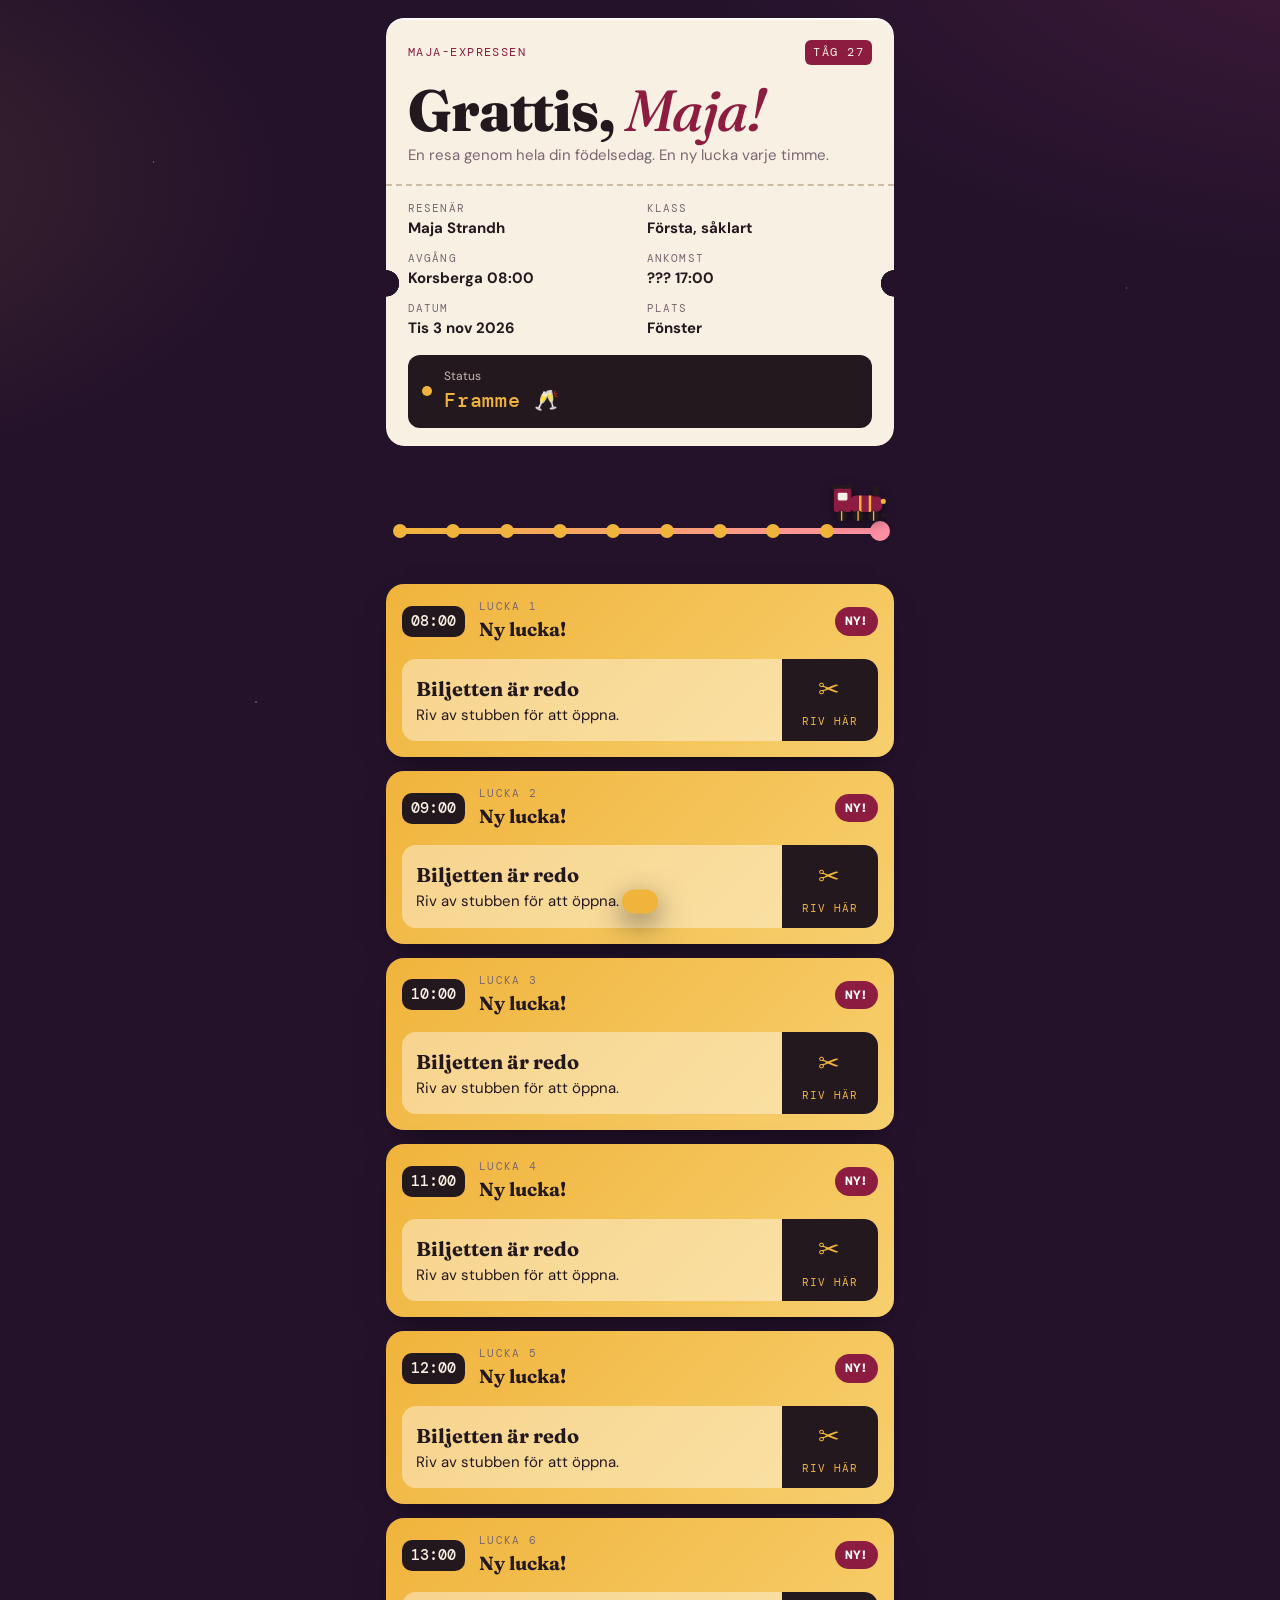
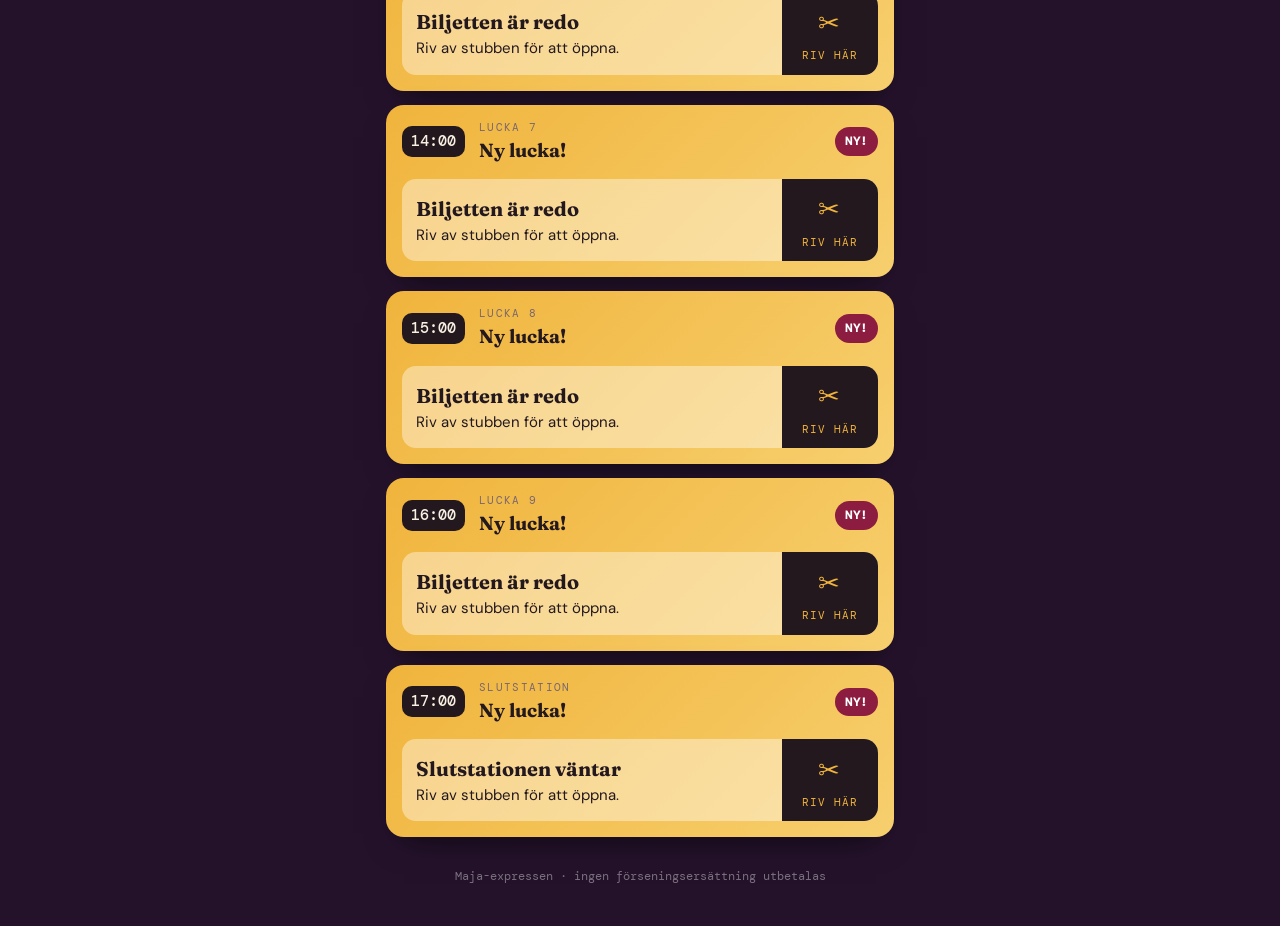
==== index.html @ 573311d8 "Maja-expressen: födelsedagssida Co-Authored-By: Claude Opus 5.5 <noreply@anthropic.com>" ====
<!doctype html>
<html lang="sv">
<head>
<meta charset="utf-8">
<meta name="viewport" content="width=device-width, initial-scale=1, viewport-fit=cover">
<meta name="robots" content="noindex, nofollow">
<meta name="theme-color" content="#24122b">
<title>Maja-expressen 🎂</title>
<meta property="og:title" content="Maja-expressen 🎂">
<meta property="og:description" content="Ett tåg, tio luckor och en hel födelsedag. Avgång 08:00.">
<link rel="icon" href="data:image/svg+xml,<svg xmlns='http://www.w3.org/2000/svg' viewBox='0 0 100 100'><text y='.9em' font-size='90'>🎂</text></svg>">
<link rel="preconnect" href="https://fonts.googleapis.com">
<link rel="preconnect" href="https://fonts.gstatic.com" crossorigin>
<link href="https://fonts.googleapis.com/css2?family=Fraunces:ital,opsz,wght@0,9..144,400..900;1,9..144,400..900&family=DM+Sans:opsz,wght@9..40,400..700&family=DM+Mono:wght@400;500&display=swap" rel="stylesheet">
<style>
:root{
  --night:#24122b; --plum:#3b1d45; --plum2:#552a5f;
  --paper:#f8f0e3; --paper2:#efe2cc; --ink:#24181f; --muted:#7a6670;
  --wine:#8c1d40; --gold:#f0b43c; --rose:#ff8fa3; --sage:#5f8466;
  --radius:18px;
  --display:'Fraunces', Georgia, serif;
  --body:'DM Sans', system-ui, -apple-system, sans-serif;
  --mono:'DM Mono', ui-monospace, Menlo, monospace;
}
*{box-sizing:border-box}
html{-webkit-text-size-adjust:100%}
body{
  margin:0; min-height:100vh; color:var(--ink); font-family:var(--body); font-size:17px; line-height:1.55;
  background:
    radial-gradient(1200px 600px at 110% -10%, #7a2d5a55, transparent 60%),
    radial-gradient(900px 500px at -20% 20%, #f0b43c22, transparent 60%),
    var(--night);
  background-attachment:fixed;
  overflow-x:hidden;
}
body::before{ /* stjärnor */
  content:""; position:fixed; inset:0; pointer-events:none; opacity:.55;
  background-image:
    radial-gradient(1.5px 1.5px at 12% 18%, #fff8 50%, transparent 51%),
    radial-gradient(1px 1px at 72% 8%, #fff9 50%, transparent 51%),
    radial-gradient(1.5px 1.5px at 88% 32%, #fff6 50%, transparent 51%),
    radial-gradient(1px 1px at 35% 42%, #fff7 50%, transparent 51%),
    radial-gradient(1px 1px at 58% 66%, #fff5 50%, transparent 51%),
    radial-gradient(1.5px 1.5px at 20% 78%, #fff6 50%, transparent 51%),
    radial-gradient(1px 1px at 92% 88%, #fff7 50%, transparent 51%);
  animation:twinkle 6s ease-in-out infinite alternate;
}
@keyframes twinkle{to{opacity:.25}}
main{max-width:540px; margin:0 auto; padding:max(18px, env(safe-area-inset-top)) 16px calc(40px + env(safe-area-inset-bottom));}
h1,h2,h3{font-family:var(--display); line-height:1.1; margin:0}
p{margin:.7em 0}
a{color:inherit}
button{font:inherit; cursor:pointer; -webkit-tap-highlight-color:transparent}

/* ---------- Biljett (hero) ---------- */
.ticket{
  position:relative; background:var(--paper); border-radius:var(--radius); padding:22px 22px 18px;
  box-shadow:0 20px 50px -20px #000a, 0 2px 0 #fff inset;
  --hole: radial-gradient(circle at 0 62%, transparent 13px, #000 13.5px) left / 51% 100% no-repeat,
          radial-gradient(circle at 100% 62%, transparent 13px, #000 13.5px) right / 51% 100% no-repeat;
  -webkit-mask: var(--hole); mask: var(--hole);
  animation:drop-in .9s cubic-bezier(.2,.9,.25,1.2) both;
}
@keyframes drop-in{from{transform:translateY(-30px) rotate(-2deg); opacity:0}}
.ticket .top{display:flex; justify-content:space-between; align-items:center; font-family:var(--mono); font-size:12px; letter-spacing:.12em; text-transform:uppercase; color:var(--wine)}
.ticket .top .num{background:var(--wine); color:var(--paper); padding:3px 8px; border-radius:6px}
.ticket h1{font-size:clamp(40px, 12vw, 58px); font-weight:800; margin:14px 0 2px; letter-spacing:-.02em}
.ticket h1 em{font-style:italic; font-weight:500; color:var(--wine)}
.ticket .sub{color:var(--muted); margin:0 0 14px; font-size:15px}
.perf{border-top:2px dashed #cdbba3; margin:16px -22px 14px}
.fields{display:grid; grid-template-columns:1fr 1fr; gap:10px 14px; font-family:var(--mono); font-size:11px; text-transform:uppercase; letter-spacing:.1em; color:var(--muted)}
.fields b{display:block; font-family:var(--body); font-size:15px; letter-spacing:0; text-transform:none; color:var(--ink); font-weight:700}
.status{
  margin-top:14px; background:var(--ink); color:var(--paper); border-radius:12px; padding:12px 14px;
  display:flex; align-items:center; gap:12px; font-size:14px;
}
.status .dot{width:10px; height:10px; border-radius:50%; background:var(--gold); box-shadow:0 0 0 0 #f0b43c99; animation:ping 1.6s infinite; flex:none}
@keyframes ping{70%{box-shadow:0 0 0 10px #f0b43c00}100%{box-shadow:0 0 0 0 #f0b43c00}}
.status .cd{font-family:var(--mono); font-size:20px; font-weight:500; color:var(--gold); letter-spacing:.04em}
.status small{display:block; opacity:.75; font-size:12px}

/* ---------- Spår ---------- */
.track-wrap{margin:30px 4px 8px; position:relative; height:86px}
.rail{position:absolute; left:10px; right:10px; top:52px; height:6px; border-radius:3px;
  background:repeating-linear-gradient(90deg, #ffffff30 0 10px, transparent 10px 16px)}
.rail-fill{position:absolute; left:10px; top:52px; height:6px; border-radius:3px; background:linear-gradient(90deg, var(--gold), var(--rose)); width:0; transition:width 1.6s cubic-bezier(.3,.8,.3,1)}
.stations{position:absolute; left:10px; right:10px; top:48px; height:14px}
.st{position:absolute; top:0; width:14px; height:14px; margin-left:-7px; border-radius:50%; background:var(--night); border:3px solid #ffffff40; transition:.4s}
.st.passed{border-color:var(--gold); background:var(--gold)}
.st.final{width:20px; height:20px; margin-left:-10px; top:-3px; border-color:var(--rose)}
.st.final.passed{background:var(--rose)}
.st-label{position:absolute; top:22px; transform:translateX(-50%); font-family:var(--mono); font-size:9px; color:#fff9; white-space:nowrap; letter-spacing:.05em}
.loco{position:absolute; top:6px; width:62px; margin-left:-50px; transition:left 1.6s cubic-bezier(.3,.8,.3,1); filter:drop-shadow(0 4px 6px #0006)}
.loco svg{display:block; width:62px; animation:chug .5s ease-in-out infinite alternate}
@keyframes chug{to{transform:translateY(-1.5px)}}
.loco .wheel{transform-box:fill-box; transform-origin:center; animation:spin 1s linear infinite}
@keyframes spin{to{transform:rotate(360deg)}}
.steam{position:absolute; left:46px; top:-2px}
.steam i{position:absolute; width:12px; height:12px; border-radius:50%; background:#fff; opacity:0; animation:puff 2.4s ease-out infinite}
.steam i:nth-child(2){animation-delay:.8s}.steam i:nth-child(3){animation-delay:1.6s}
@keyframes puff{0%{transform:translate(0,0) scale(.4); opacity:.8}100%{transform:translate(-26px,-30px) scale(2.2); opacity:0}}

/* ---------- Nödbroms ---------- */
.brake{margin:22px 0 4px; background:linear-gradient(135deg, #3b1d45, #2b1533); border:1px solid #ffffff1c; border-radius:var(--radius); padding:16px; color:var(--paper)}
.brake[hidden]{display:none}
.brake h3{font-size:20px; display:flex; align-items:center; gap:10px}
.brake p{font-size:14px; opacity:.85; margin:.5em 0 .8em}
.brake-btn{
  display:flex; align-items:center; justify-content:center; gap:10px; width:100%; border:0; border-radius:14px; padding:14px;
  background:#d92d3a; color:#fff; font-weight:700; font-size:17px; box-shadow:0 5px 0 #8f141f, 0 10px 20px -6px #d92d3a88;
  transition:transform .1s, box-shadow .1s;
}
.brake-btn:active{transform:translateY(4px); box-shadow:0 1px 0 #8f141f}
.brake form{display:flex; gap:8px; margin-top:10px}
.brake input{flex:1; min-width:0; border:0; border-radius:12px; padding:12px 14px; font:inherit; font-size:16px; background:var(--paper); color:var(--ink)}
.brake form button{border:0; border-radius:12px; padding:0 16px; background:var(--gold); color:var(--ink); font-weight:700}
.locked-guess{font-family:var(--mono); font-size:13px; background:#ffffff12; border-radius:10px; padding:10px 12px}
.locked-guess b{color:var(--gold); font-family:var(--body); font-size:16px}

/* ---------- Luckor ---------- */
.list{display:flex; flex-direction:column; gap:14px; margin-top:22px}
.card{position:relative; background:var(--paper); border-radius:var(--radius); overflow:hidden; box-shadow:0 14px 34px -18px #000c; scroll-margin-top:16px}
.card-head{display:flex; align-items:center; gap:14px; padding:14px 16px}
.time{font-family:var(--mono); font-weight:500; font-size:15px; background:var(--ink); color:var(--paper); border-radius:10px; padding:8px 9px; line-height:1; flex:none}
.meta{flex:1; min-width:0}
.meta .no{display:block; font-family:var(--mono); font-size:11px; text-transform:uppercase; letter-spacing:.12em; color:var(--muted)}
.meta .station{display:block; font-family:var(--display); font-weight:700; font-size:19px; white-space:nowrap; overflow:hidden; text-overflow:ellipsis}
.badge{font-size:12px; font-weight:700; border-radius:99px; padding:5px 10px; flex:none; font-family:var(--mono); letter-spacing:.06em}

.card.locked{background:#ffffff0d; color:#fff; box-shadow:none; border:1px dashed #ffffff26}
.card.locked .time{background:#ffffff1a; color:#fffc}
.card.locked .meta .no{color:#fff8}
.card.locked .meta .station{color:#fff5; letter-spacing:.2em}
.card.locked .badge{background:#ffffff12; color:#fffa}
.card.locked.next{border-style:solid; border-color:#f0b43c66}
.card.locked.next .badge{background:#f0b43c22; color:var(--gold)}

.card.ready{background:linear-gradient(135deg, var(--gold), #f7cf6e); animation:wiggle 2.8s ease-in-out infinite}
.card.ready .badge{background:var(--wine); color:#fff; animation:pulse 1.2s ease-in-out infinite}
@keyframes wiggle{0%,86%,100%{transform:none}89%{transform:rotate(-1.2deg)}93%{transform:rotate(1.2deg)}96%{transform:rotate(-.6deg)}}
@keyframes pulse{50%{transform:scale(1.1)}}
.card.open .badge{background:#5f846622; color:var(--sage)}

.tear-zone{display:flex; align-items:stretch; margin:0 16px 16px; border-radius:14px; background:#fff6; overflow:visible}
.tear-zone .main{flex:1; padding:14px; font-size:15px}
.tear-zone .main b{display:block; font-family:var(--display); font-size:20px}
.stub{
  width:96px; border-left:2px dashed #24181f55; display:flex; flex-direction:column; align-items:center; justify-content:center;
  background:var(--ink); color:var(--gold); border:0; border-radius:0 14px 14px 0; font-family:var(--mono); font-size:11px; letter-spacing:.1em; text-transform:uppercase; gap:4px;
  transform-origin:0 50%;
}
.stub span{font-size:26px}
.card.tearing .stub{animation:tear .7s cubic-bezier(.5,0,.75,0) forwards}
@keyframes tear{30%{transform:rotate(-8deg) translateX(4px)}100%{transform:translate(60px,140px) rotate(48deg); opacity:0}}

.content{display:grid; grid-template-rows:0fr; transition:grid-template-rows .8s cubic-bezier(.2,.8,.2,1)}
.content > div{overflow:hidden}
.card.open .content{grid-template-rows:1fr}
.inner{padding:2px 20px 22px}
.inner h2{font-size:28px; font-weight:800; letter-spacing:-.01em; margin:4px 0 6px}
.lead{font-family:var(--display); font-style:italic; font-size:22px; color:var(--wine); margin:.4em 0}
.aside{font-size:14px; color:var(--muted); border-left:3px solid var(--gold); padding:2px 0 2px 12px}
.card.open .inner > *{animation:rise .6s both}
.card.open .inner > *:nth-child(2){animation-delay:.08s}.card.open .inner > *:nth-child(3){animation-delay:.16s}
.card.open .inner > *:nth-child(4){animation-delay:.24s}.card.open .inner > *:nth-child(5){animation-delay:.32s}
.card.open .inner > *:nth-child(n+6){animation-delay:.4s}
@keyframes rise{from{opacity:0; transform:translateY(12px)}}
.card.seen .inner > *{animation:none}

.rules{background:var(--paper2); border-radius:14px; padding:14px 16px; margin:14px 0}
.rules h3{font-size:18px; margin-bottom:6px}
.rules ol{margin:0; padding-left:20px; font-size:15px}
.rules li{margin:5px 0}

.clue{display:flex; gap:14px; align-items:center; margin-top:16px; background:var(--ink); color:var(--paper); border-radius:14px; padding:14px}
.clue .pts{flex:none; width:58px; height:58px; border-radius:50%; background:var(--gold); color:var(--ink); display:grid; place-content:center; text-align:center; line-height:1}
.clue .pts b{font-family:var(--display); font-size:26px; font-weight:900}
.clue .pts span{font-family:var(--mono); font-size:9px; text-transform:uppercase; letter-spacing:.08em}
.clue .lbl{font-family:var(--mono); font-size:10px; text-transform:uppercase; letter-spacing:.12em; color:var(--gold)}
.clue p{margin:.2em 0 0; font-family:var(--display); font-size:17px; font-style:italic}

/* Journal */
.journal{font-family:var(--mono); font-size:13px; background:#fff; border:1px solid #d8cbb6; border-radius:10px; padding:14px; margin:14px 0; position:relative; line-height:1.6}
.journal::after{content:"GODKÄND"; position:absolute; right:10px; bottom:10px; color:#d92d3a; border:2px solid #d92d3a; padding:2px 8px; border-radius:6px; font-weight:700; transform:rotate(-12deg); opacity:0; animation:stamp .5s 1.2s cubic-bezier(.3,1.6,.5,1) forwards}
.card.seen .journal::after{animation-delay:0s}
@keyframes stamp{from{transform:rotate(-12deg) scale(2.4); opacity:0}to{opacity:.85}}
.journal .h{font-weight:500; border-bottom:1px solid #e5d9c5; padding-bottom:6px; margin-bottom:8px; color:var(--wine)}
.journal dl{margin:0}
.journal dt{color:var(--muted); font-size:11px; text-transform:uppercase; letter-spacing:.1em; margin-top:6px}
.journal dd{margin:0}

/* Låtar */
.songs{display:flex; flex-direction:column; gap:8px; margin:14px 0}
.song{display:flex; align-items:center; gap:12px; background:#fff; border-radius:14px; padding:10px 12px; border:1px solid #e8dcc8}
.song .disc{width:40px; height:40px; border-radius:50%; flex:none; background:radial-gradient(circle, var(--paper) 0 4px, #24181f 5px 12px, #3a2a33 13px 14px, #24181f 15px); animation:spin 3s linear infinite; animation-play-state:paused}
.song:hover .disc, .song:focus-within .disc{animation-play-state:running}
.song .t{flex:1; min-width:0; line-height:1.25}
.song .t b{display:block; font-size:15px}
.song .t span{font-size:12px; color:var(--muted)}
.song a{text-decoration:none; font-size:12px; font-weight:700; border-radius:99px; padding:7px 10px; flex:none}
.song a.sp{background:#1db954; color:#fff}
.song a.yt{background:#ff0033; color:#fff}
.song.big{background:var(--ink); color:var(--paper); border:0; padding:16px}
.song.big .t b{font-family:var(--display); font-size:22px}
.song.big .t span{color:#fffa}
.song.big .disc{width:56px; height:56px; animation-play-state:running}

/* Hästfri zon */
.nohorse{display:flex; align-items:center; gap:16px; background:#fff; border-radius:14px; padding:14px; margin:14px 0; border:1px solid #e8dcc8}
.sign{flex:none; width:74px; height:74px; border-radius:50%; border:7px solid #d92d3a; display:grid; place-content:center; font-size:34px; position:relative; background:#fff; animation:sway 3s ease-in-out infinite}
.sign::after{content:""; position:absolute; left:50%; top:-2px; bottom:-2px; width:7px; margin-left:-3.5px; background:#d92d3a; transform:rotate(45deg)}
@keyframes sway{50%{transform:rotate(8deg)}}
.nohorse b{font-family:var(--display); font-size:18px; display:block}
.nohorse span{font-size:14px; color:var(--muted)}

/* Receptsnurra */
.spinner{background:var(--ink); color:var(--paper); border-radius:16px; padding:16px; margin:14px 0; text-align:center}
.spinner .window{height:76px; display:grid; place-content:center; background:#ffffff10; border-radius:12px; padding:8px 14px; font-family:var(--display); font-size:18px; font-style:italic; line-height:1.25; overflow:hidden}
.spinner .window.rolling span{filter:blur(1px)}
.spinner .window.done span{animation:pop .5s cubic-bezier(.3,1.6,.5,1)}
@keyframes pop{from{transform:scale(.7)}}
.btn{display:inline-flex; align-items:center; justify-content:center; gap:8px; border:0; border-radius:12px; padding:12px 18px; background:var(--gold); color:var(--ink); font-weight:700; font-size:16px; margin-top:12px; box-shadow:0 4px 0 #b9811a; transition:transform .1s, box-shadow .1s}
.btn:active{transform:translateY(3px); box-shadow:0 1px 0 #b9811a}
.btn[disabled]{opacity:.6}
.deal{font-size:14px; margin-top:10px; opacity:.9}

/* Bingo */
.bingo{display:grid; grid-template-columns:repeat(3,1fr); gap:6px; margin:14px 0}
.bingo button{aspect-ratio:1; border:2px solid #e2d4bd; background:#fff; border-radius:12px; padding:6px; font-size:12.5px; line-height:1.2; color:var(--ink); position:relative; transition:transform .15s, background .2s}
.bingo button:active{transform:scale(.94)}
.bingo button.on{background:var(--wine); color:#fff; border-color:var(--wine)}
.bingo button.on::after{content:"✓"; position:absolute; top:3px; right:6px; font-size:13px; color:var(--gold)}
.bingo button.free{font-style:italic}
.bingo button.win{animation:pop .5s cubic-bezier(.3,1.6,.5,1); background:var(--gold); color:var(--ink); border-color:var(--gold)}
.bingo-msg{min-height:1.4em; text-align:center; font-weight:700; color:var(--wine)}

/* Spelarkort */
.stats{background:var(--ink); color:var(--paper); border-radius:16px; padding:16px; margin:14px 0}
.stats .hd{display:flex; align-items:center; gap:12px; margin-bottom:10px}
.stats .av{width:50px; height:50px; border-radius:12px; background:linear-gradient(135deg, var(--rose), var(--gold)); display:grid; place-content:center; font-family:var(--display); font-weight:900; font-size:26px; color:var(--ink)}
.stats .hd b{font-family:var(--display); font-size:20px; display:block}
.stats .hd span{font-family:var(--mono); font-size:11px; color:#fffa; text-transform:uppercase; letter-spacing:.1em}
.stat{margin:10px 0}
.stat .row{display:flex; justify-content:space-between; font-size:13px}
.stat .row em{font-style:normal; color:var(--gold); font-family:var(--mono); font-size:12px}
.bar{height:8px; border-radius:4px; background:#ffffff1a; margin-top:4px; position:relative}
.bar i{position:absolute; left:0; top:0; bottom:0; border-radius:4px; width:0; background:linear-gradient(90deg, var(--gold), var(--rose)); transition:width 1.4s cubic-bezier(.2,.9,.3,1.1)}
.bar.over i{box-shadow:0 0 12px var(--rose)}
.bar.wobble i{animation:wob 2.2s ease-in-out infinite}
@keyframes wob{0%,100%{width:22%}30%{width:78%}55%{width:35%}80%{width:64%}}

/* Kuponger */
.coupon{position:relative; margin:12px 0; background:#fff; border:2px dashed var(--wine); border-radius:14px; padding:14px 16px 14px 60px; width:100%; text-align:left; color:var(--ink); display:block}
.coupon .ic{position:absolute; left:14px; top:14px; font-size:30px}
.coupon b{font-family:var(--display); font-size:19px; display:block}
.coupon span{font-size:14px; color:var(--muted); display:block}
.coupon .tap{font-family:var(--mono); font-size:10px; text-transform:uppercase; letter-spacing:.1em; color:var(--wine); margin-top:6px}
.coupon .stamp{position:absolute; right:12px; top:50%; color:var(--sage); border:3px solid var(--sage); border-radius:8px; padding:3px 8px; font-family:var(--mono); font-weight:500; font-size:14px; letter-spacing:.06em; opacity:0; transform:translateY(-50%) rotate(-14deg) scale(2.2); pointer-events:none; background:#fffd}
.coupon.used .stamp{opacity:1; transform:translateY(-50%) rotate(-14deg) scale(1); transition:transform .4s cubic-bezier(.3,1.6,.5,1), opacity .2s}
.coupon.used .tap{visibility:hidden}

/* Final */
.reveal{text-align:center; background:var(--ink); color:var(--paper); border-radius:18px; padding:22px 16px; margin:14px 0; position:relative; overflow:hidden}
.reveal .lbl{font-family:var(--mono); font-size:11px; letter-spacing:.16em; text-transform:uppercase; color:var(--gold)}
.reveal h3{font-size:30px; margin:8px 0 4px}
.reveal p{margin:.3em 0; opacity:.9}
.cincin{font-family:var(--display); font-style:italic; font-weight:900; font-size:56px; color:var(--gold); margin:10px 0 0; display:flex; justify-content:center; align-items:center; gap:10px}
.glass{display:inline-block; font-style:normal; font-size:40px}
.glass.l{animation:clinkL 1.8s ease-in-out infinite}
.glass.r{animation:clinkR 1.8s ease-in-out infinite}
@keyframes clinkL{0%,100%{transform:translateX(-8px) rotate(-10deg)}45%,55%{transform:translateX(6px) rotate(14deg)}}
@keyframes clinkR{0%,100%{transform:translateX(8px) rotate(10deg) scaleX(-1)}45%,55%{transform:translateX(-6px) rotate(-14deg) scaleX(-1)}}
.result{background:var(--paper2); border-radius:14px; padding:14px 16px; margin:14px 0; font-size:15px}
.result b{color:var(--wine)}
.coat-box{background:#fff; border:1px solid #e8dcc8; border-radius:18px; padding:16px; margin:14px 0; text-align:center}
.coat-box h3{font-size:24px}
.coat{width:170px; height:auto; margin:6px auto 0; display:block; transform-origin:50% 4%; animation:hang 4s ease-in-out infinite}
@keyframes hang{50%{transform:rotate(3deg)}}
.coat .fill{transition:fill .5s}
.swatches{display:flex; flex-wrap:wrap; justify-content:center; gap:10px; margin:12px 0 6px}
.sw{width:42px; height:42px; border-radius:50%; border:3px solid #fff; box-shadow:0 0 0 1px #0002, 0 3px 8px #0002; transition:transform .2s}
.sw.on{transform:scale(1.18); box-shadow:0 0 0 3px var(--wine)}
.coat-quip{min-height:3em; font-size:15px; margin:8px 0 0}
.coat-quip b{font-family:var(--display)}
.fineprint{font-size:12px; color:var(--muted)}
.signoff{text-align:center; font-family:var(--display); font-size:21px; margin:20px 0 4px; line-height:1.4}
.signoff em{color:var(--wine)}

/* Toast & konfetti */
#confetti{position:fixed; inset:0; width:100%; height:100%; pointer-events:none; z-index:50}
.toast{position:fixed; left:50%; bottom:calc(20px + env(safe-area-inset-bottom)); transform:translate(-50%, 140%); background:var(--gold); color:var(--ink); padding:12px 18px; border-radius:99px; font-weight:700; box-shadow:0 10px 30px #0008; z-index:60; transition:transform .5s cubic-bezier(.3,1.5,.5,1); border:0; font-size:15px; white-space:nowrap}
.toast.show{transform:translate(-50%, 0)}
footer{text-align:center; color:#fff6; font-size:12px; margin-top:30px; font-family:var(--mono)}

@media (prefers-reduced-motion: reduce){
  *, *::before, *::after{animation-duration:.01ms !important; animation-iteration-count:1 !important; transition-duration:.01ms !important}
}
</style>
</head>
<body>
<canvas id="confetti"></canvas>
<main>
  <section class="ticket" aria-label="Biljett">
    <div class="top"><span>Maja-expressen</span><span class="num">Tåg 27</span></div>
    <h1>Grattis, <em>Maja!</em></h1>
    <p class="sub">En resa genom hela din födelsedag. En ny lucka varje timme.</p>
    <div class="perf"></div>
    <div class="fields">
      <div>Resenär<b>Maja Strandh</b></div>
      <div>Klass<b>Första, såklart</b></div>
      <div>Avgång<b>Korsberga 08:00</b></div>
      <div>Ankomst<b>??? 17:00</b></div>
      <div>Datum<b>Tis 3 nov 2026</b></div>
      <div>Plats<b>Fönster</b></div>
    </div>
    <div class="status" role="status" aria-live="polite">
      <span class="dot"></span>
      <div><small id="status-label">Tåget avgår om</small><span class="cd" id="status-cd">--:--:--</span></div>
    </div>
  </section>

  <div class="track-wrap" aria-hidden="true">
    <div class="rail"></div>
    <div class="rail-fill" id="rail-fill"></div>
    <div class="stations" id="stations"></div>
    <div class="loco" id="loco">
      <div class="steam"><i></i><i></i><i></i></div>
      <svg viewBox="0 0 64 42" xmlns="http://www.w3.org/2000/svg">
        <rect x="2" y="3" width="22" height="5" rx="2" fill="#24181f"/>
        <rect x="4" y="7" width="18" height="24" rx="2" fill="#8c1d40"/>
        <rect x="8" y="11" width="10" height="8" rx="1.5" fill="#f8f0e3"/>
        <rect x="20" y="14" width="34" height="17" rx="7" fill="#8c1d40"/>
        <rect x="30" y="14" width="2.5" height="17" fill="#f0b43c"/>
        <rect x="40" y="14" width="2.5" height="17" fill="#f0b43c"/>
        <rect x="44" y="4" width="7" height="11" rx="1" fill="#24181f"/>
        <circle cx="55" cy="20" r="2.6" fill="#f0b43c"/>
        <polygon points="53,31 63,36 53,36" fill="#24181f"/>
        <g class="wheel"><circle cx="12" cy="35" r="5.5" fill="#24181f"/><rect x="11.3" y="30" width="1.4" height="10" fill="#f0b43c"/></g>
        <g class="wheel"><circle cx="29" cy="35" r="5.5" fill="#24181f"/><rect x="28.3" y="30" width="1.4" height="10" fill="#f0b43c"/></g>
        <g class="wheel"><circle cx="45" cy="35" r="5.5" fill="#24181f"/><rect x="44.3" y="30" width="1.4" height="10" fill="#f0b43c"/></g>
      </svg>
    </div>
  </div>

  <section class="brake" id="brake" hidden></section>

  <section class="list" id="list"></section>

  <footer>Maja-expressen · ingen förseningsersättning utbetalas</footer>
</main>
<button class="toast" id="toast" type="button"></button>

<script>
(() => {
'use strict';

/* ================= Inställningar ================= */
const CONFIG = {
  date: [2026, 11, 3],   // år, månad, dag
  utcOffset: 1,          // Stockholm vintertid (CET = UTC+1)
  signature: 'Mattias',
  restaurant: '',        // t.ex. 'Restaurang Namn' – lämna tomt för att hålla det hemligt
  dinnerTime: '',        // t.ex. '19:00'
};

/* ================= Tid ================= */
const unlockAt = h => Date.UTC(CONFIG.date[0], CONFIG.date[1] - 1, CONFIG.date[2], h - CONFIG.utcOffset, 0, 0);
const params = new URLSearchParams(location.search);
let offset = 0;
(() => {
  // Testläge: ?tid=13:05 eller ?tid=2026-11-03T13:05 (svensk tid)
  const raw = params.get('tid');
  if (!raw) return;
  let m = raw.match(/^(\d{4})-(\d{2})-(\d{2})T(\d{1,2}):(\d{2})(?::(\d{2}))?$/);
  let y, mo, d, hh, mm, ss;
  if (m) { [, y, mo, d, hh, mm, ss] = m; }
  else if ((m = raw.match(/^(\d{1,2}):(\d{2})(?::(\d{2}))?$/))) { [, hh, mm, ss] = m; [y, mo, d] = CONFIG.date; }
  else return;
  const target = Date.UTC(+y, +mo - 1, +d, +hh - CONFIG.utcOffset, +mm, +(ss || 0));
  offset = target - Date.now();
})();
const now = () => Date.now() + offset;

/* ================= Lagring ================= */
const KEY = 'maja27-v1';
if (params.has('nollstall')) localStorage.removeItem(KEY);
let store;
try { store = JSON.parse(localStorage.getItem(KEY)) || {}; } catch { store = {}; }
store.opened ||= []; store.bingo ||= []; store.coupons ||= [];
const save = () => { try { localStorage.setItem(KEY, JSON.stringify(store)); } catch {} };

/* ================= Hjälpare ================= */
const $ = (s, el = document) => el.querySelector(s);
const esc = s => String(s).replace(/[&<>"']/g, c => ({'&':'&amp;','<':'&lt;','>':'&gt;','"':'&quot;',"'":'&#39;'}[c]));
const pad = n => String(n).padStart(2, '0');
const hhmm = h => `${pad(h)}:00`;
const vibrate = p => { try { navigator.vibrate && navigator.vibrate(p); } catch {} };
function fmtCountdown(ms) {
  const s = Math.max(0, Math.floor(ms / 1000));
  return `${pad(Math.floor(s / 3600))}:${pad(Math.floor(s % 3600 / 60))}:${pad(s % 60)}`;
}
function fmtHuman(ms) {
  const m = Math.ceil(ms / 60000);
  if (m < 1) return 'nu';
  if (m < 60) return `om ${m} min`;
  const h = Math.floor(m / 60), r = m % 60;
  return r ? `om ${h} h ${r} min` : `om ${h} h`;
}
const q = s => encodeURIComponent(s);
function song(artist, title, note = '', big = false) {
  return `<div class="song${big ? ' big' : ''}"><div class="disc"></div>
    <div class="t"><b>${esc(title)}</b><span>${esc(artist)}${note ? ' · ' + esc(note) : ''}</span></div>
    <a class="sp" href="https://open.spotify.com/search/${q(artist + ' ' + title)}" target="_blank" rel="noopener">Spotify</a>
    <a class="yt" href="https://www.youtube.com/results?search_query=${q(artist + ' ' + title)}" target="_blank" rel="noopener">YouTube</a>
  </div>`;
}

/* ================= Luckorna ================= */
const LUCKOR = [
{
  h: 8, station: 'Korsberga', short: 'Korsberga', points: 10,
  clue: 'Resmålet har tak, väggar och, enligt säkra källor, stolar.',
  html: () => `
    <h2>Godmorgon, födelsedagsbarn! 🎂</h2>
    <p class="lead">Grattis på 27-årsdagen, Maja!</p>
    <p>Välkommen ombord på Maja-expressen. Idag rullar ett tåg genom hela din dag, och varje hel timme öppnas en ny lucka. Slutstationen nås klockan 17:00.</p>
    <p>Ingen förseningsersättning, inget signalfel vid Nässjö och ingen som ropar ut att bistron är stängd. Bara du, mobilen och en dag som blir bättre för varje timme.</p>
    <div class="rules"><h3>Så funkar det</h3><ol>
      <li>Kika in varje hel timme mellan 08 och 17.</li>
      <li>Varje lucka har en ledtråd till kvällens hemliga resmål. Precis som i På spåret: ju tidigare du vet, desto fler poäng.</li>
      <li>Tror du att du vet? Dra i nödbromsen och lås din gissning. Du får bara dra en gång.</li>
    </ol></div>
    <p class="aside">Kul fakta: 27 är den sista åldern där man kan säga ”typ 25” utan att någon reagerar. Använd det klokt.</p>`
},
{
  h: 9, station: 'Neurokirurgen', short: 'Neurokir.', points: 9,
  clue: 'Där ska du inte servera någon. Du ska bli serverad.',
  html: () => `
    <h2>Det är faktiskt hjärnkirurgi 🧠</h2>
    <p>Du jobbar med folks hjärnor. Jag behövde tre försök för att få på påslakanet i morse. Vi verkar på olika nivåer, och det är helt okej.</p>
    <p>Idag är det dock omvända roller. Här är din journal:</p>
    <div class="journal">
      <div class="h">JOURNALANTECKNING · Avd. Födelsedag</div>
      <dl>
        <dt>Patient</dt><dd>Strandh, Maja · 27 år (sedan i natt)</dd>
        <dt>Kontaktorsak</dt><dd>Fyller år. Tillståndet är kroniskt och återkommer årligen.</dd>
        <dt>Status</dt><dd>Vaken, alert. Orienterad till tid, rum och tårta. GCS 15 (efter kaffe).</dd>
        <dt>Bedömning</dt><dd>Misstänkt överdriven snygghet. Ingen behandling indicerad.</dd>
        <dt>Ordination</dt><dd>Tårta p.o. vid behov. Ledigt från att ta hand om andra i 24 h.</dd>
        <dt>Uppföljning</dt><dd>Återbesök ikväll, se kommande luckor.</dd>
      </dl>
    </div>
    <p class="aside">Om någon ropar ”syster!” idag har du full rätt att låtsas att du inte hör.</p>`
},
{
  h: 10, station: 'Zara-stationen', short: 'Zara', points: 8,
  clue: 'Det spelas troligen ingen Zara Larsson där. Det är deras förlust.',
  html: () => `
    <h2>Dagens soundtrack 🎧</h2>
    <p>Zara Larsson vann Talang som tioåring. Du började nysa i ett stall som nioåring. Ni har båda kommit väldigt långt sedan dess.</p>
    <p>Här är förmiddagens playlist. Hörlurar på, volym upp. Om någon undrar varför du ler hela tiden är svaret ”födelsedag”.</p>
    <div class="songs">
      ${song('Zara Larsson', 'Lush Life', 'obligatorisk')}
      ${song('Zara Larsson', 'Never Forget You')}
      ${song('Zara Larsson', 'Symphony')}
      ${song('Zara Larsson', "Ain't My Fault")}
      ${song('Zara Larsson', 'Uncover', 'den som startade allt')}
    </div>`
},
{
  h: 11, station: 'Skäftesfall', short: 'Skäftesfall', points: 7,
  clue: 'Inga hästar. Inte ens på menyn.',
  html: () => `
    <h2>Hälsningar från gården 🌾</h2>
    <p>Du flyttade till en stor gård på Skäftesfall när du var nio. På gården fanns hästar. Du är allergisk mot hästar.</p>
    <p>Det är ungefär som att vara laktosintolerant och växa upp i en ostbutik. Och ändå blev du den mest stabila människan jag känner.</p>
    <div class="nohorse"><div class="sign">🐴</div><div><b>Officiellt besked</b><span>Dagens program är 100 % hästfritt. Vi har dubbelkollat. Inte ens en dalahäst.</span></div></div>
    <p class="aside">Antihistamin rekommenderas inte idag. Det behövs inte.</p>`
},
{
  h: 12, station: 'Sparade inlägg', short: 'Lunch', points: 6,
  clue: 'Där behöver du inte spara receptet. Någon annan lagar maten.',
  html: () => `
    <h2>Sparat: oändligt. Lagat: sex.</h2>
    <p>Enligt mina beräkningar har du sparat ungefär alla recept som finns på Instagram. I nuvarande takt har vi lagat dem år 2089.</p>
    <p>Så vi låter ödet bestämma. Snurra receptsnurran, hitta något i dina sparade som passar, så lagar vi det den här veckan. Jag diskar.</p>
    <div class="spinner">
      <div class="window" id="spin-window"><span>Tryck på knappen 👇</span></div>
      <button class="btn" id="spin-btn" type="button">🎰 Snurra</button>
      <div class="deal" id="spin-deal"></div>
    </div>`,
  init: el => {
    const opts = [
      'Den där pastan som alla i kommentarerna kallar ”life changing”',
      'Något med burrata. Det är alltid något med burrata.',
      'En ”enkel vardagsrätt” med 23 ingredienser',
      'Något som kräver en gjutjärnspanna vi inte äger',
      'Den koreanska rätten du sparade 01:34 en tisdag',
      'Ett bröd med ”bara” 48 timmars jästid',
      'Ugnsrätt på en plåt, ”noll disk” (det är en lögn)',
      'Smashburgare, för att internet sa så',
      'Den där krämiga gnocchin',
      'Något med tahini som vi kommer köpa en hel burk till och använda en matsked av',
    ];
    const win = $('#spin-window', el), btn = $('#spin-btn', el), deal = $('#spin-deal', el);
    btn.addEventListener('click', () => {
      btn.disabled = true; deal.textContent = '';
      win.className = 'window rolling';
      let i = 0, delay = 50, last = -1;
      const step = () => {
        let n; do { n = Math.floor(Math.random() * opts.length); } while (n === last);
        last = n; win.innerHTML = `<span>${esc(opts[n])}</span>`; vibrate(5);
        if (++i < 22) { delay *= 1.13; setTimeout(step, delay); }
        else {
          win.className = 'window done'; btn.disabled = false; btn.textContent = '🎰 Snurra igen';
          deal.textContent = 'Deal: hitta en sån bland dina sparade. Vi lagar den denna vecka. Jag diskar. 🤝';
          const r = win.getBoundingClientRect(); confetti.burst(r.left + r.width / 2, r.top + r.height / 2, 40);
        }
      };
      step();
    });
  }
},
{
  h: 13, station: 'Maria', short: 'Maria', points: 5,
  clue: 'Maria är inte bjuden.',
  html: () => `
    <h2>Maria-bingo 📱</h2>
    <p>Klockan är 13. Din mamma har med största sannolikhet redan hört av sig. Kanske två gånger. Kanske med ett röstmeddelande på fyra minuter.</p>
    <p>Bocka av allt eftersom det händer. Tre i rad ger bingo.</p>
    <div class="bingo" id="bingo"></div>
    <div class="bingo-msg" id="bingo-msg"></div>
    <p class="aside">Och kom ihåg: hon är trots allt anledningen till att du finns. Det är en ganska stark merit. (Säg inte till henne att jag sa det.)</p>`,
  init: el => {
    const cells = [
      'Grattis-sms med minst tre hjärtan', 'Ringer när du inte kan svara', '”Har du fått något fint?”',
      'Ett råd du inte bett om', 'Du suckar högt (fri ruta)', 'Röstmeddelande över en minut',
      '”Jag minns när du föddes…”', 'Frågar vad ni ska äta ikväll', 'En bild helt utan förklaring',
    ];
    const lines = [[0,1,2],[3,4,5],[6,7,8],[0,3,6],[1,4,7],[2,5,8],[0,4,8],[2,4,6]];
    const grid = $('#bingo', el), msg = $('#bingo-msg', el);
    if (!store.bingoInit) { store.bingo = [4]; store.bingoInit = true; save(); }
    let won = false;
    const draw = (celebrate) => {
      const on = new Set(store.bingo);
      const winLines = lines.filter(l => l.every(i => on.has(i)));
      const winSet = new Set(winLines.flat());
      grid.innerHTML = cells.map((c, i) => `<button type="button" data-i="${i}" class="${on.has(i) ? 'on' : ''}${i === 4 ? ' free' : ''}${winSet.has(i) ? ' win' : ''}" aria-pressed="${on.has(i)}">${esc(c)}</button>`).join('');
      if (winLines.length) {
        msg.textContent = on.size === 9 ? 'BLACKOUT! Ring henne. Eller inte. Det är din dag. 😅' : 'BINGO! 🎉 Priset är… att ringa tillbaka.';
        if (celebrate && !won) { const r = grid.getBoundingClientRect(); confetti.burst(r.left + r.width / 2, r.top + r.height / 2, 90); vibrate([30, 40, 30]); }
        won = true;
      } else { msg.textContent = ''; won = false; }
    };
    grid.addEventListener('click', e => {
      const b = e.target.closest('button'); if (!b) return;
      const i = +b.dataset.i; const s = new Set(store.bingo);
      s.has(i) ? s.delete(i) : s.add(i); store.bingo = [...s]; save(); vibrate(8); draw(true);
    });
    draw(false);
  }
},
{
  h: 14, station: '178 cm över havet', short: '178 cm', points: 4,
  clue: 'Du behöver inte sträcka dig efter någonting. Allt kommer till bordet.',
  html: () => `
    <h2>Spelarkort 🃏</h2>
    <p>178 centimeter. Du ser scenen på varje konsert, når översta hyllan utan pall och blir alltid ombedd att ta gruppbilden.</p>
    <div class="stats">
      <div class="hd"><div class="av">M</div><div><b>Maja Strandh</b><span>Nivå 27 · legendarisk</span></div></div>
      ${[
        ['Längd', '178 cm', 100],
        ['Snygghet', '11/10', 128, 'over'],
        ['Hjärnkunskap', 'neurokirurgisk', 96],
        ['Restaurangradar', 'expert', 98],
        ['Hästtolerans', '0 %', 3],
        ['Tålamod med mamma', 'varierar per sms', 50, 'wobble'],
      ].map(([k, v, w, c]) => `<div class="stat"><div class="row"><span>${k}</span><em>${v}</em></div><div class="bar ${c || ''}"><i data-w="${w}"></i></div></div>`).join('')}
    </div>
    <p>Personerna bakom dig på konserter har sett många fina nackar genom åren. Din är bäst.</p>
    <p class="aside">Och ja, du är orimligt snygg. Det är inget skämt, bara ett konstaterande.</p>`,
  init: el => {
    requestAnimationFrame(() => setTimeout(() => {
      el.querySelectorAll('.bar:not(.wobble) i').forEach(i => { i.style.width = i.dataset.w + '%'; });
    }, 350));
  }
},
{
  h: 15, station: 'Fika & egentid', short: 'Fika', points: 3,
  clue: 'Det är som fika, fast med vin, fler tallrikar och ingen disk.',
  html: () => `
    <h2>Egentid och fika ☕</h2>
    <p>Du gillar fika. Du gillar att få vara ifred. Här är två officiella kuponger som täcker båda. Tryck för att validera.</p>
    <button type="button" class="coupon" data-c="0"><span class="ic">🤫</span><b>En timme helt ifred</b><span>Ingen pratar med dig. Inte jag, inte Maria, inte någon gruppchatt. Giltig när som helst, ingen förvarning krävs.</span><span class="tap">Tryck för att validera</span><span class="stamp">GILTIG ✓</span></button>
    <button type="button" class="coupon" data-c="1"><span class="ic">🍰</span><b>Fika, bjuden</b><span>Valfritt café. Du väljer bakelse. Två bakelser är också okej, ingen dömer.</span><span class="tap">Tryck för att validera</span><span class="stamp">GILTIG ✓</span></button>
    <p class="aside">Det här är dagens enda lucka där mobilen gärna får läggas ifrån sig. Vi ses 16:00.</p>`,
  init: el => {
    el.querySelectorAll('.coupon').forEach(c => {
      if (store.coupons.includes(+c.dataset.c)) c.classList.add('used');
      c.addEventListener('click', () => {
        if (c.classList.contains('used')) return;
        c.classList.add('used'); store.coupons.push(+c.dataset.c); save(); vibrate(25);
        const r = c.getBoundingClientRect(); confetti.burst(r.right - 50, r.top + r.height / 2, 30);
      });
    });
  }
},
{
  h: 16, station: 'Omklädningsrummet', short: 'Beyoncé', points: 2,
  clue: 'Kvällen börjar med två ord på italienska och en skål.',
  html: () => `
    <h2>Omklädningsrummet 💃</h2>
    <p>En timme kvar. Det här är din omklädnings-playlist. Regel: ”CUFF IT” ska spelas minst en gång, på hög volym, medan du gör dig i ordning.</p>
    <div class="songs">
      ${song('Beyoncé', 'CUFF IT', 'obligatorisk')}
      ${song('Beyoncé', 'Crazy in Love')}
      ${song('Beyoncé', 'Love On Top')}
      ${song('Beyoncé', 'Run the World (Girls)')}
      ${song('Beyoncé', 'Halo')}
    </div>
    <p>Du älskar konserter, och ikväll har du huvudrollen på din egen. Publiken är liten (jag), men extremt entusiastisk.</p>`
},
{
  h: 17, station: 'Slutstation', short: 'Cin cin', final: true,
  html: () => {
    const g = store.guess;
    const result = g
      ? `Du drog i nödbromsen vid <b>${g.points} poäng</b> och gissade: <b>”${esc(g.text)}”</b>. Juryn (jag) har granskat svaret noggrant och godkänner det. Juryn är jävig. <b>${g.points} poäng!</b> 🏆`
      : `Du drog aldrig i nödbromsen. Modigt. Det blir <b>0 poäng</b>, men middagen får du ändå.`;
    const booking = CONFIG.restaurant ? `<p>📍 ${esc(CONFIG.restaurant)}${CONFIG.dinnerTime ? ' · ' + esc(CONFIG.dinnerTime) : ''}</p>` : '';
    return `
    <h2>Framme! 🎉</h2>
    <div class="reveal">
      <div class="lbl">Kvällens resmål</div>
      <h3>Middag på restaurang.<br>Jag bjuder.</h3>
      ${booking}
      <p>På allt. Förrätt, varmrätt, efterrätt och vinet. Du behöver inte ens titta på högerkolumnen i menyn.</p>
      <div class="cincin"><span class="glass l">🥂</span>Cin cin!<span class="glass r">🥂</span></div>
    </div>
    <div class="result">${result}</div>
    <div class="coat-box">
      <h3>En sak till…</h3>
      <p>Du ska få en ny kappa. Du väljer vilken, vilken som helst, så köper jag den.</p>
      <svg class="coat" viewBox="0 0 200 300" xmlns="http://www.w3.org/2000/svg" aria-label="En kappa på en galge">
        <path d="M100 4 a9 9 0 1 1 9 9 v8" fill="none" stroke="#8a7b70" stroke-width="3.5" stroke-linecap="round"/>
        <path d="M52 34 L100 21 L148 34" fill="none" stroke="#8a7b70" stroke-width="5" stroke-linecap="round"/>
        <path class="fill" d="M58 34 L40 58 L14 196 Q22 206 34 202 L52 112 L50 288 Q100 296 150 288 L148 112 L166 202 Q178 206 186 196 L160 58 L142 34 L118 30 L100 120 L82 30 Z" fill="#b88a5a"/>
        <path d="M58 34 L40 58 L14 196 Q22 206 34 202 L52 112 L50 288 Q100 296 150 288 L148 112 L166 202 Q178 206 186 196 L160 58 L142 34 L118 30 L100 120 L82 30 Z" fill="none" stroke="#0003" stroke-width="2"/>
        <path d="M82 30 L100 120 L74 72 L66 40 Z" fill="#0000001f"/>
        <path d="M118 30 L100 120 L126 72 L134 40 Z" fill="#0000001f"/>
        <line x1="100" y1="120" x2="100" y2="290" stroke="#0003" stroke-width="2"/>
        <rect x="52" y="160" width="96" height="12" rx="3" fill="#00000028"/>
        <rect x="93" y="157" width="14" height="18" rx="2" fill="none" stroke="#0004" stroke-width="2.5"/>
        <circle cx="88" cy="140" r="4" fill="#0004"/><circle cx="112" cy="140" r="4" fill="#0004"/>
        <circle cx="88" cy="200" r="4" fill="#0004"/><circle cx="112" cy="200" r="4" fill="#0004"/>
        <path d="M64 215 h22 M114 215 h22" stroke="#0003" stroke-width="2.5" stroke-linecap="round"/>
      </svg>
      <div class="swatches" id="swatches"></div>
      <p class="coat-quip" id="coat-quip">Tryck på en färg för att prova.</p>
      <p class="fineprint">Teckningen är bara en skiss. Den riktiga väljer du, i vilken butik som helst. Skicka bara en länk.</p>
    </div>
    ${song('Céline Dion', "I'm Alive", 'dagens slutlåt, spelas på max', true)}
    <p class="signoff">Grattis på 27-årsdagen, Maja.<br>Tack för att du åkte med hela vägen.<br><em>Jag älskar dig.</em><br>/ ${esc(CONFIG.signature)}</p>`;
  },
  init: el => {
    const colors = [
      ['#b88a5a', 'Kamel', 'Klassiskt och tidlöst. Du kommer se ut som någon som äger ett galleri.'],
      ['#1f1d22', 'Svart', 'Går till allt. Även till ett stall, men dit ska du ju inte.'],
      ['#8d8b91', 'Grå', 'Elegant och diskret. Som en neurosjuksköterska på ledig dag.'],
      ['#6e1f33', 'Vinröd', 'Modigt. Matchar dessutom vinet ikväll.'],
      ['#e8dcc6', 'Crème', 'Snyggt. Håll dig bara borta från tomatsåsen.'],
      ['#2f4a3a', 'Skogsgrön', 'Riktigt bra val. Lite Skäftesfall, fast helt utan hästar.'],
    ];
    const box = $('#swatches', el), quip = $('#coat-quip', el), fill = $('.coat .fill', el);
    box.innerHTML = colors.map(([c, n], i) => `<button type="button" class="sw" data-i="${i}" style="background:${c}" aria-label="${n}"></button>`).join('');
    const pick = (i, fx) => {
      const [c, n, t] = colors[i];
      fill.setAttribute('fill', c);
      box.querySelectorAll('.sw').forEach(b => b.classList.toggle('on', +b.dataset.i === i));
      quip.innerHTML = `<b>${n}.</b> ${esc(t)}`;
      if (fx) { vibrate(10); store.coat = i; save(); }
    };
    box.addEventListener('click', e => { const b = e.target.closest('.sw'); if (b) pick(+b.dataset.i, true); });
    if (store.coat != null) pick(store.coat, false);
    setTimeout(() => {
      const r = $('.reveal', el).getBoundingClientRect();
      if (r.top < innerHeight && r.bottom > 0) confetti.rain(220);
    }, 900);
  }
},
];

/* ================= Konfetti ================= */
const confetti = (() => {
  const cv = document.getElementById('confetti'), ctx = cv.getContext('2d');
  const reduce = matchMedia('(prefers-reduced-motion: reduce)').matches;
  const cols = ['#f0b43c', '#ff8fa3', '#8c1d40', '#f8f0e3', '#5f8466', '#ffd166'];
  let parts = [], running = false, dpr = 1;
  const size = () => { dpr = Math.min(2, devicePixelRatio || 1); cv.width = innerWidth * dpr; cv.height = innerHeight * dpr; };
  size(); addEventListener('resize', size);
  const loop = () => {
    ctx.setTransform(dpr, 0, 0, dpr, 0, 0); ctx.clearRect(0, 0, innerWidth, innerHeight);
    parts = parts.filter(p => p.y < innerHeight + 30 && p.life > 0);
    for (const p of parts) {
      p.vy += .18; p.vx *= .985; p.vy *= .985; p.x += p.vx; p.y += p.vy; p.r += p.vr; p.life -= 1;
      ctx.save(); ctx.translate(p.x, p.y); ctx.rotate(p.r); ctx.fillStyle = p.c;
      ctx.globalAlpha = Math.min(1, p.life / 40);
      if (p.round) { ctx.beginPath(); ctx.arc(0, 0, p.s / 2, 0, 7); ctx.fill(); }
      else ctx.fillRect(-p.s / 2, -p.s / 4, p.s, p.s / 2 * Math.abs(Math.cos(p.r * 2)) + 1);
      ctx.restore();
    }
    if (parts.length) requestAnimationFrame(loop); else { running = false; ctx.clearRect(0, 0, innerWidth, innerHeight); }
  };
  const add = p => { parts.push(p); if (!running) { running = true; requestAnimationFrame(loop); } };
  const mk = (x, y, vx, vy) => ({ x, y, vx, vy, r: Math.random() * 6, vr: (Math.random() - .5) * .3, s: 6 + Math.random() * 7, c: cols[Math.random() * cols.length | 0], life: 160 + Math.random() * 80, round: Math.random() < .25 });
  return {
    burst(x, y, n = 70) { if (reduce) return; for (let i = 0; i < n; i++) { const a = Math.random() * Math.PI * 2, v = 3 + Math.random() * 7; add(mk(x, y, Math.cos(a) * v, Math.sin(a) * v - 4)); } },
    rain(n = 150) { if (reduce) return; for (let i = 0; i < n; i++) setTimeout(() => add(mk(Math.random() * innerWidth, -20, (Math.random() - .5) * 2, 2 + Math.random() * 3)), i * 12); },
  };
})();

/* ================= Rendering ================= */
const list = $('#list'), stationsEl = $('#stations');
const cards = new Map();
const stateOf = (l, t) => t < unlockAt(l.h) ? 'locked' : (store.opened.includes(l.h) ? 'open' : 'ready');

function stationPos(i) { return (i / (LUCKOR.length - 1)) * 100; }

LUCKOR.forEach((l, i) => {
  const st = document.createElement('div');
  st.className = 'st' + (l.final ? ' final' : '');
  st.style.left = stationPos(i) + '%';
  stationsEl.appendChild(st);

  const el = document.createElement('article');
  el.className = 'card';
  el.id = 'lucka-' + l.h;
  list.appendChild(el);
  cards.set(l.h, { el, state: null, st });
});

function renderCard(l, i, state, { animate = false } = {}) {
  const c = cards.get(l.h); c.state = state;
  const el = c.el;
  const label = l.final ? 'Slutstation' : `Lucka ${i + 1}`;
  if (state === 'locked') {
    el.className = 'card locked';
    el.innerHTML = `<div class="card-head"><div class="time">${hhmm(l.h)}</div><div class="meta"><span class="no">${label}</span><span class="station">? ? ?</span></div><span class="badge" data-cd>🔒 ${hhmm(l.h)}</span></div>`;
    return;
  }
  if (state === 'ready') {
    el.className = 'card ready';
    el.innerHTML = `<div class="card-head"><div class="time">${hhmm(l.h)}</div><div class="meta"><span class="no">${label}</span><span class="station">Ny lucka!</span></div><span class="badge">NY!</span></div>
      <div class="tear-zone"><div class="main"><b>${l.final ? 'Slutstationen väntar' : 'Biljetten är redo'}</b>Riv av stubben för att öppna.</div>
      <button type="button" class="stub" aria-label="Öppna lucka ${i + 1}"><span>✂︎</span>Riv här</button></div>`;
    $('.stub', el).addEventListener('click', () => openCard(l, i), { once: true });
    return;
  }
  // open
  el.className = 'card open' + (animate ? '' : ' seen');
  if (!animate) el.classList.add('open');
  el.innerHTML = `<div class="card-head"><div class="time">${hhmm(l.h)}</div><div class="meta"><span class="no">${label}</span><span class="station">${esc(l.station)}</span></div><span class="badge">✓ ÖPPEN</span></div>
    <div class="content"><div><div class="inner">${l.html()}${l.clue ? `<div class="clue"><div class="pts"><b>${l.points}</b><span>poäng</span></div><div><div class="lbl">Ledtråd · kvällens resmål</div><p>${esc(l.clue)}</p></div></div>` : ''}</div></div></div>`;
  if (animate) {
    el.classList.remove('open');
    requestAnimationFrame(() => requestAnimationFrame(() => el.classList.add('open')));
  }
  l.init && l.init(el);
}

function openCard(l, i) {
  const c = cards.get(l.h);
  c.el.classList.add('tearing'); vibrate([15, 30, 15]);
  setTimeout(() => {
    if (!store.opened.includes(l.h)) store.opened.push(l.h);
    save();
    renderCard(l, i, 'open', { animate: true });
    const r = c.el.getBoundingClientRect();
    l.final ? confetti.rain(260) : confetti.burst(r.left + r.width / 2, Math.max(60, r.top + 40), 90);
    updateTrack(); renderBrake();
    setTimeout(() => c.el.scrollIntoView({ behavior: 'smooth', block: 'start' }), 120);
  }, 520);
}

/* ---- spår + status ---- */
function updateTrack() {
  const t = now();
  let idx = -1;
  LUCKOR.forEach((l, i) => { const passed = t >= unlockAt(l.h); cards.get(l.h).st.classList.toggle('passed', passed); if (passed) idx = i; });
  const pos = idx < 0 ? 0 : stationPos(idx);
  $('#rail-fill').style.width = `calc((100% - 20px) * ${pos / 100})`;
  $('#loco').style.left = `calc(10px + (100% - 20px) * ${pos / 100})`;
}

function updateStatus(t) {
  const label = $('#status-label'), cd = $('#status-cd');
  const next = LUCKOR.find(l => t < unlockAt(l.h));
  if (!next) { label.textContent = 'Status'; cd.textContent = 'Framme 🥂'; return; }
  const first = next === LUCKOR[0];
  label.textContent = first ? 'Tåget avgår om' : (next.final ? 'Slutstationen om' : `Nästa lucka (${hhmm(next.h)}) om`);
  cd.textContent = fmtCountdown(unlockAt(next.h) - t);
}

/* ---- nödbroms ---- */
function renderBrake() {
  const b = $('#brake'), t = now();
  const openedClues = LUCKOR.filter(l => !l.final && store.opened.includes(l.h) && t >= unlockAt(l.h));
  const finalOpen = store.opened.includes(17) && t >= unlockAt(17);
  if (!openedClues.length || finalOpen) { b.hidden = true; return; }
  b.hidden = false;
  const pts = Math.min(...openedClues.map(l => l.points));
  if (store.guess) {
    b.innerHTML = `<h3>🛑 Nödbromsen är dragen</h3><div class="locked-guess">Din gissning, låst på ${store.guess.points} poäng:<br><b>”${esc(store.guess.text)}”</b></div><p>Svaret avslöjas på slutstationen kl 17:00.</p>`;
    return;
  }
  b.innerHTML = `<h3>🚨 Nödbroms</h3><p>Tror du att du vet kvällens resmål? Dra i nödbromsen nu och lås gissningen på <b>${pts} poäng</b>. Du får bara dra en gång.</p>
    <button type="button" class="brake-btn" id="brake-btn">Dra i nödbromsen</button>`;
  $('#brake-btn').addEventListener('click', () => {
    vibrate(40);
    b.querySelector('#brake-btn').outerHTML = `<form id="guess-form"><input id="guess-in" maxlength="80" placeholder="Jag tror att vi ska…" autocomplete="off" required><button type="submit">Lås</button></form>`;
    $('#guess-in').focus();
    $('#guess-form').addEventListener('submit', e => {
      e.preventDefault();
      const text = $('#guess-in').value.trim(); if (!text) return;
      store.guess = { text, points: pts, at: now() }; save();
      const r = b.getBoundingClientRect(); confetti.burst(r.left + r.width / 2, r.top + 30, 60); vibrate([20, 30, 60]);
      renderBrake();
    });
  });
}

/* ---- toast ---- */
let toastTimer;
function toast(msg, h) {
  const el = $('#toast'); el.textContent = msg; el.classList.add('show');
  el.onclick = () => { cards.get(h)?.el.scrollIntoView({ behavior: 'smooth', block: 'start' }); el.classList.remove('show'); };
  clearTimeout(toastTimer); toastTimer = setTimeout(() => el.classList.remove('show'), 7000);
}

/* ---- huvudloop ---- */
let first = true;
function tick() {
  const t = now();
  let changed = false;
  LUCKOR.forEach((l, i) => {
    const s = stateOf(l, t), c = cards.get(l.h);
    if (c.state !== s) {
      const wasLocked = c.state === 'locked';
      renderCard(l, i, s);
      changed = true;
      if (!first && wasLocked && s === 'ready') { toast(`🔔 ${l.final ? 'Slutstationen' : 'Lucka ' + (i + 1)} har öppnat! Tryck här`, l.h); vibrate([40, 60, 40]); }
    }
  });
  // nedräkning på nästa låsta lucka
  const next = LUCKOR.find(l => t < unlockAt(l.h));
  cards.forEach((c, h) => {
    const isNext = next && next.h === h;
    c.el.classList.toggle('next', !!isNext && c.state === 'locked');
    if (c.state === 'locked') {
      const badge = c.el.querySelector('[data-cd]');
      badge.textContent = isNext ? `⏳ ${fmtHuman(unlockAt(h) - t)}` : `🔒 ${hhmm(h)}`;
    }
  });
  updateStatus(t);
  if (changed) { updateTrack(); renderBrake(); }
  if (first) {
    first = false;
    // scrolla till den mest relevanta luckan
    const target = LUCKOR.find(l => cards.get(l.h).state === 'ready') || [...LUCKOR].reverse().find(l => cards.get(l.h).state === 'open');
    if (target && target !== LUCKOR[0]) setTimeout(() => cards.get(target.h).el.scrollIntoView({ behavior: 'smooth', block: 'start' }), 900);
  }
}
tick();
setInterval(tick, 1000);
document.addEventListener('visibilitychange', () => { if (!document.hidden) tick(); });
})();
</script>
</body>
</html>
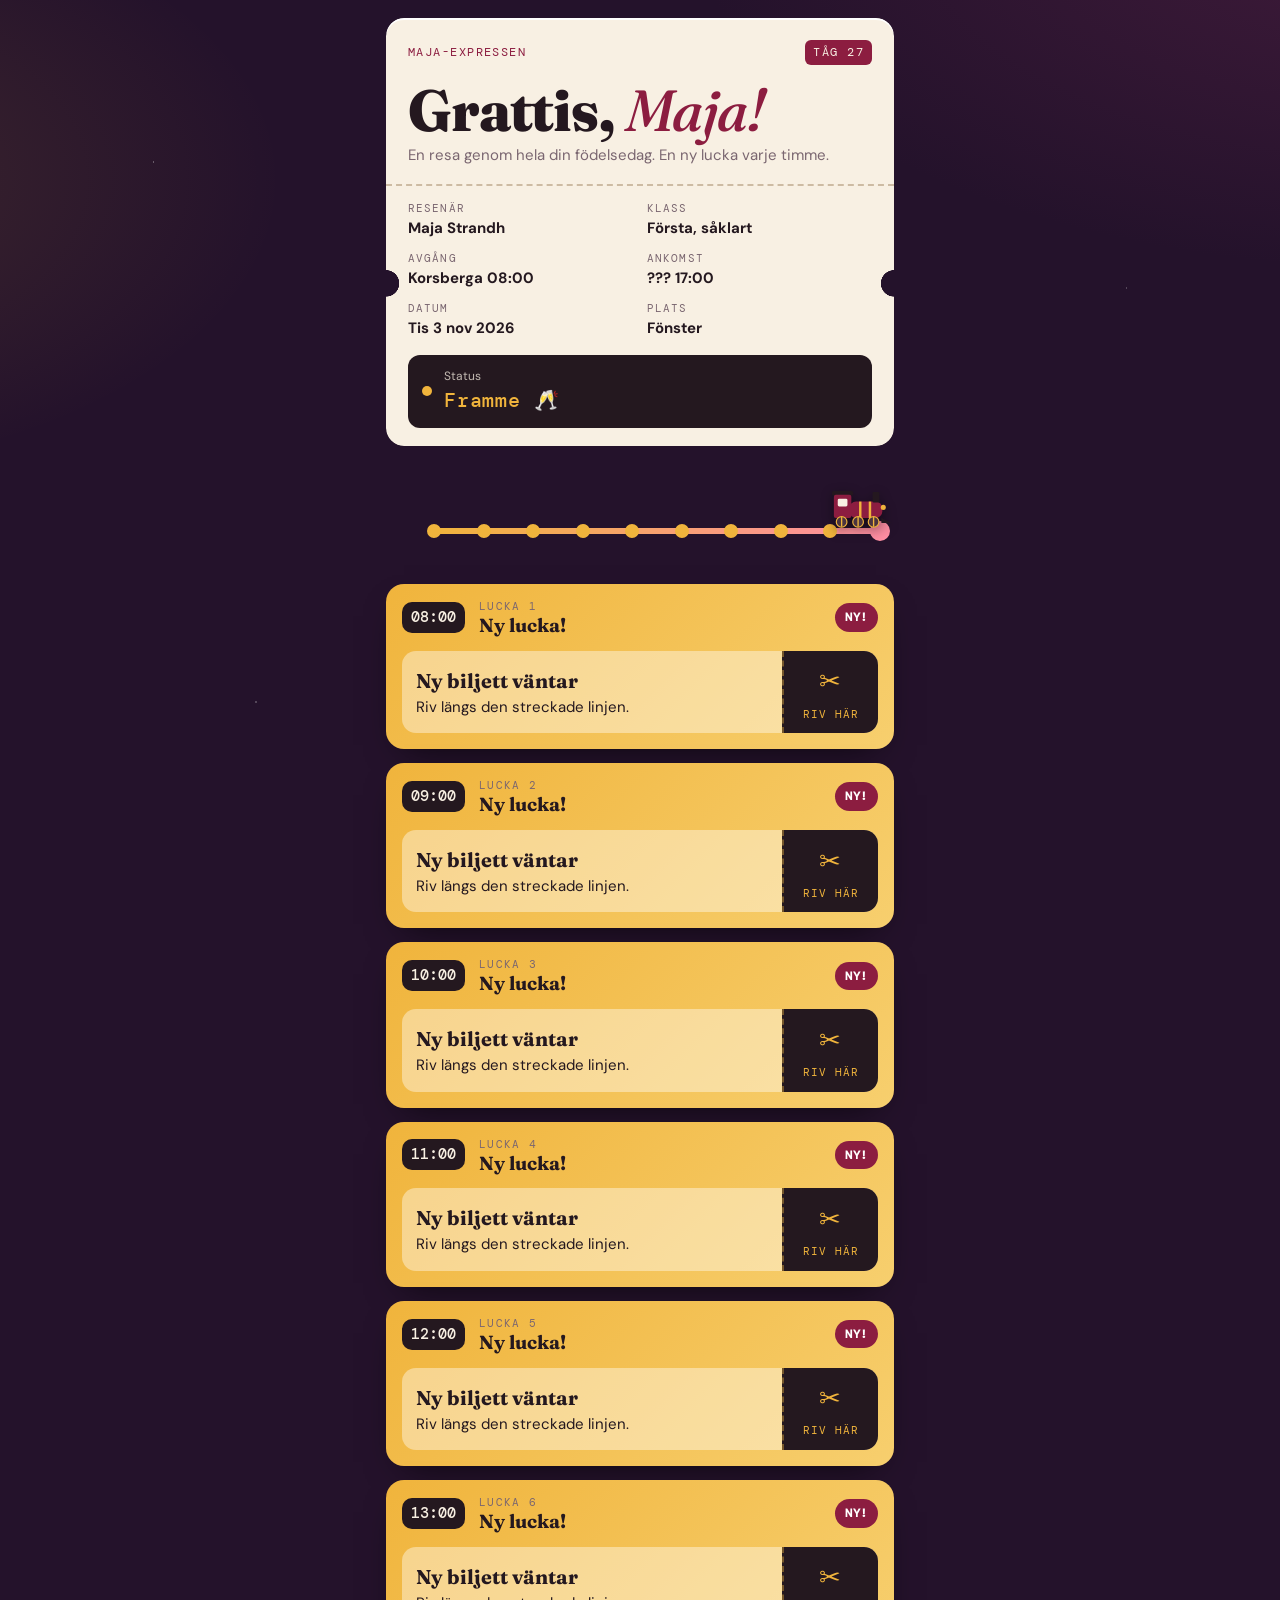
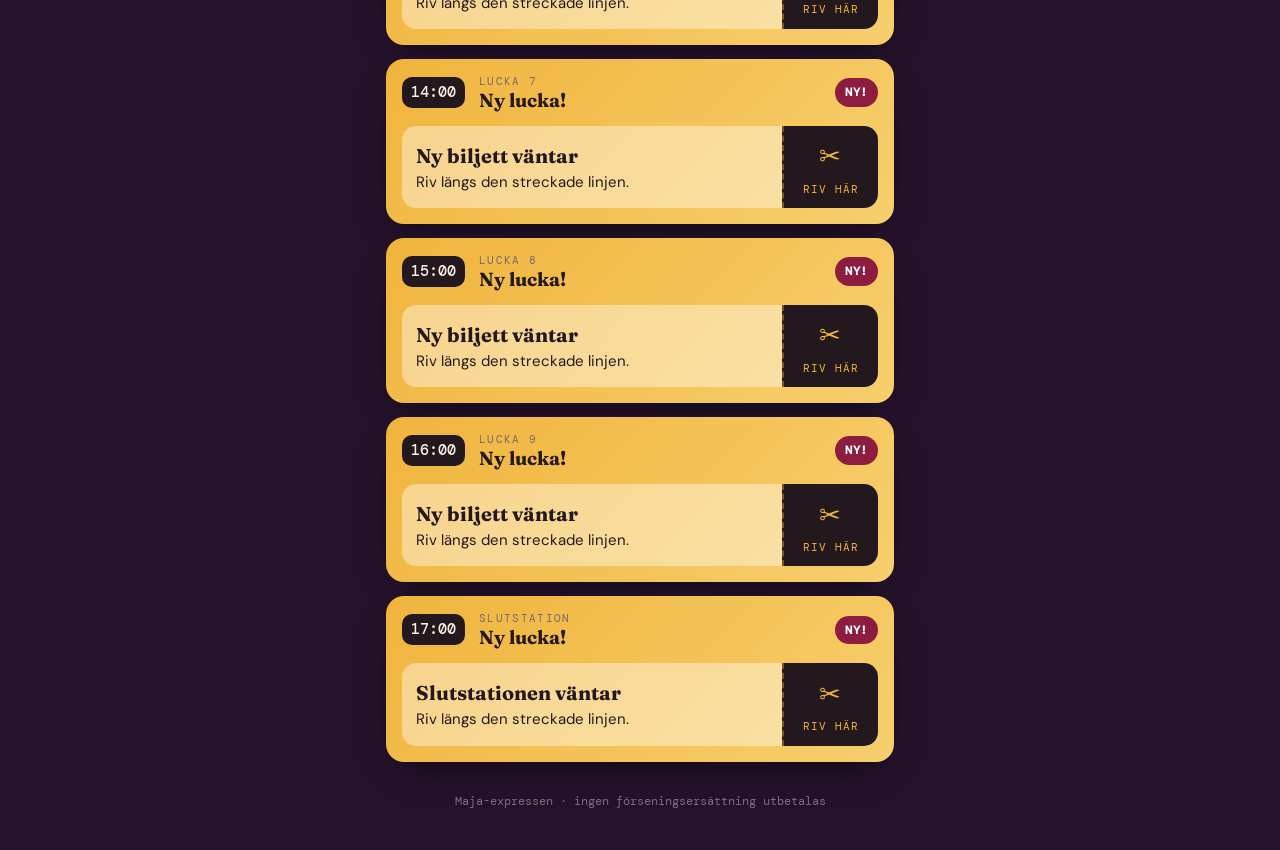
==== commit 8e9489a7: "QA-rättningar: språk, mobil-layout, nödbroms, tåganimation Co-Authored-By: Claude Opus 5.5 <noreply@" ====
--- a/index.html
+++ b/index.html
@@ -7,7 +7,7 @@
 <meta name="theme-color" content="#24122b">
 <title>Maja-expressen 🎂</title>
 <meta property="og:title" content="Maja-expressen 🎂">
-<meta property="og:description" content="Ett tåg, tio luckor och en hel födelsedag. Avgång 08:00.">
+<meta property="og:description" content="Ett tåg, tio stationer och en hel födelsedag. Avgång 08:00.">
 <link rel="icon" href="data:image/svg+xml,<svg xmlns='http://www.w3.org/2000/svg' viewBox='0 0 100 100'><text y='.9em' font-size='90'>🎂</text></svg>">
 <link rel="preconnect" href="https://fonts.googleapis.com">
 <link rel="preconnect" href="https://fonts.gstatic.com" crossorigin>
@@ -64,6 +64,8 @@
 @keyframes drop-in{from{transform:translateY(-30px) rotate(-2deg); opacity:0}}
 .ticket .top{display:flex; justify-content:space-between; align-items:center; font-family:var(--mono); font-size:12px; letter-spacing:.12em; text-transform:uppercase; color:var(--wine)}
 .ticket .top .num{background:var(--wine); color:var(--paper); padding:3px 8px; border-radius:6px}
+.done-stamp{position:absolute; right:26px; bottom:38px; z-index:2; color:var(--sage); border:3px solid var(--sage); border-radius:8px; padding:3px 10px; font-family:var(--mono); font-weight:500; font-size:15px; letter-spacing:.1em; transform:rotate(-12deg); background:#f8f0e3dd; animation:stamp .5s cubic-bezier(.3,1.6,.5,1) both}
+.done-stamp[hidden]{display:none}
 .ticket h1{font-size:clamp(40px, 12vw, 58px); font-weight:800; margin:14px 0 2px; letter-spacing:-.02em}
 .ticket h1 em{font-style:italic; font-weight:500; color:var(--wine)}
 .ticket .sub{color:var(--muted); margin:0 0 14px; font-size:15px}
@@ -81,17 +83,21 @@
 
 /* ---------- Spår ---------- */
 .track-wrap{margin:30px 4px 8px; position:relative; height:86px}
-.rail{position:absolute; left:10px; right:10px; top:52px; height:6px; border-radius:3px;
+.rail{position:absolute; left:44px; right:10px; top:52px; height:6px; border-radius:3px;
   background:repeating-linear-gradient(90deg, #ffffff30 0 10px, transparent 10px 16px)}
-.rail-fill{position:absolute; left:10px; top:52px; height:6px; border-radius:3px; background:linear-gradient(90deg, var(--gold), var(--rose)); width:0; transition:width 1.6s cubic-bezier(.3,.8,.3,1)}
-.stations{position:absolute; left:10px; right:10px; top:48px; height:14px}
+.rail-fill{position:absolute; left:44px; top:52px; height:6px; border-radius:3px; background:linear-gradient(90deg, var(--gold), var(--rose)); width:0; transition:width 1.6s cubic-bezier(.3,.8,.3,1)}
+.stations{position:absolute; left:44px; right:10px; top:48px; height:14px}
 .st{position:absolute; top:0; width:14px; height:14px; margin-left:-7px; border-radius:50%; background:var(--night); border:3px solid #ffffff40; transition:.4s}
 .st.passed{border-color:var(--gold); background:var(--gold)}
 .st.final{width:20px; height:20px; margin-left:-10px; top:-3px; border-color:var(--rose)}
 .st.final.passed{background:var(--rose)}
 .st-label{position:absolute; top:22px; transform:translateX(-50%); font-family:var(--mono); font-size:9px; color:#fff9; white-space:nowrap; letter-spacing:.05em}
-.loco{position:absolute; top:6px; width:62px; margin-left:-50px; transition:left 1.6s cubic-bezier(.3,.8,.3,1); filter:drop-shadow(0 4px 6px #0006)}
-.loco svg{display:block; width:62px; animation:chug .5s ease-in-out infinite alternate}
+.loco{position:absolute; top:12px; width:62px; margin-left:-50px; transition:left 1.6s cubic-bezier(.3,.8,.3,1)}
+.loco svg{display:block; width:62px; animation:chug .5s ease-in-out infinite alternate; filter:drop-shadow(0 4px 6px #0006)}
+.loco .wheel circle{fill:#4a3440; stroke:#f0b43c; stroke-width:1.2}
+.loco.arrive svg{animation:arrive 1.1s ease}
+.loco.arrive .steam i{animation-duration:1.1s}
+@keyframes arrive{25%{transform:translateX(5px) rotate(-4deg)}55%{transform:translateX(-3px) rotate(2deg)}80%{transform:translateX(1px)}}
 @keyframes chug{to{transform:translateY(-1.5px)}}
 .loco .wheel{transform-box:fill-box; transform-origin:center; animation:spin 1s linear infinite}
 @keyframes spin{to{transform:rotate(360deg)}}
@@ -114,7 +120,7 @@
 .brake form{display:flex; gap:8px; margin-top:10px}
 .brake input{flex:1; min-width:0; border:0; border-radius:12px; padding:12px 14px; font:inherit; font-size:16px; background:var(--paper); color:var(--ink)}
 .brake form button{border:0; border-radius:12px; padding:0 16px; background:var(--gold); color:var(--ink); font-weight:700}
-.locked-guess{font-family:var(--mono); font-size:13px; background:#ffffff12; border-radius:10px; padding:10px 12px}
+.locked-guess{margin-top:10px; font-family:var(--mono); font-size:13px; background:#ffffff12; border-radius:10px; padding:10px 12px}
 .locked-guess b{color:var(--gold); font-family:var(--body); font-size:16px}
 
 /* ---------- Luckor ---------- */
@@ -124,7 +130,7 @@
 .time{font-family:var(--mono); font-weight:500; font-size:15px; background:var(--ink); color:var(--paper); border-radius:10px; padding:8px 9px; line-height:1; flex:none}
 .meta{flex:1; min-width:0}
 .meta .no{display:block; font-family:var(--mono); font-size:11px; text-transform:uppercase; letter-spacing:.12em; color:var(--muted)}
-.meta .station{display:block; font-family:var(--display); font-weight:700; font-size:19px; white-space:nowrap; overflow:hidden; text-overflow:ellipsis}
+.meta .station{display:block; font-family:var(--display); font-weight:700; font-size:clamp(16px,4.8vw,19px); line-height:1.15}
 .badge{font-size:12px; font-weight:700; border-radius:99px; padding:5px 10px; flex:none; font-family:var(--mono); letter-spacing:.06em}
 
 .card.locked{background:#ffffff0d; color:#fff; box-shadow:none; border:1px dashed #ffffff26}
@@ -146,7 +152,7 @@
 .tear-zone .main b{display:block; font-family:var(--display); font-size:20px}
 .stub{
   width:96px; border-left:2px dashed #24181f55; display:flex; flex-direction:column; align-items:center; justify-content:center;
-  background:var(--ink); color:var(--gold); border:0; border-radius:0 14px 14px 0; font-family:var(--mono); font-size:11px; letter-spacing:.1em; text-transform:uppercase; gap:4px;
+  background:var(--ink); color:var(--gold); border:0; border-left:2px dashed #f0b43c66; border-radius:0 14px 14px 0; font-family:var(--mono); font-size:11px; letter-spacing:.1em; text-transform:uppercase; gap:4px;
   transform-origin:0 50%;
 }
 .stub span{font-size:26px}
@@ -191,19 +197,21 @@
 
 /* Låtar */
 .songs{display:flex; flex-direction:column; gap:8px; margin:14px 0}
-.song{display:flex; align-items:center; gap:12px; background:#fff; border-radius:14px; padding:10px 12px; border:1px solid #e8dcc8}
-.song .disc{width:40px; height:40px; border-radius:50%; flex:none; background:radial-gradient(circle, var(--paper) 0 4px, #24181f 5px 12px, #3a2a33 13px 14px, #24181f 15px); animation:spin 3s linear infinite; animation-play-state:paused}
+.song{display:grid; grid-template-columns:40px minmax(0,1fr); gap:8px 12px; align-items:center; background:#fff; border-radius:14px; padding:10px 12px; border:1px solid #e8dcc8}
+.song .disc{grid-row:span 2; width:40px; height:40px; border-radius:50%; flex:none; background:radial-gradient(circle, var(--paper) 0 4px, #24181f 5px 12px, #3a2a33 13px 14px, #24181f 15px); animation:spin 3s linear infinite; animation-play-state:paused}
 .song:hover .disc, .song:focus-within .disc{animation-play-state:running}
-.song .t{flex:1; min-width:0; line-height:1.25}
+.song .t{min-width:0; line-height:1.25}
 .song .t b{display:block; font-size:15px}
 .song .t span{font-size:12px; color:var(--muted)}
-.song a{text-decoration:none; font-size:12px; font-weight:700; border-radius:99px; padding:7px 10px; flex:none}
+.song .links{display:grid; grid-template-columns:1fr 1fr; gap:6px; min-width:0}
+.song.big{grid-template-columns:56px minmax(0,1fr)}
+.song a{text-decoration:none; font-size:13px; font-weight:700; border-radius:99px; padding:8px 6px; min-height:40px; display:grid; place-content:center; text-align:center}
 .song a.sp{background:#1db954; color:#fff}
 .song a.yt{background:#ff0033; color:#fff}
 .song.big{background:var(--ink); color:var(--paper); border:0; padding:16px}
 .song.big .t b{font-family:var(--display); font-size:22px}
 .song.big .t span{color:#fffa}
-.song.big .disc{width:56px; height:56px; animation-play-state:running}
+.song.big .disc{width:56px; height:56px; animation-play-state:running; background:radial-gradient(circle, var(--gold) 0 5px, #3a2a33 6px 14px, #4a3440 15px 16px, #3a2a33 17px 27px, #f0b43c55 28px)}
 
 /* Hästfri zon */
 .nohorse{display:flex; align-items:center; gap:16px; background:#fff; border-radius:14px; padding:14px; margin:14px 0; border:1px solid #e8dcc8}
@@ -225,8 +233,8 @@
 .deal{font-size:14px; margin-top:10px; opacity:.9}
 
 /* Bingo */
-.bingo{display:grid; grid-template-columns:repeat(3,1fr); gap:6px; margin:14px 0}
-.bingo button{aspect-ratio:1; border:2px solid #e2d4bd; background:#fff; border-radius:12px; padding:6px; font-size:12.5px; line-height:1.2; color:var(--ink); position:relative; transition:transform .15s, background .2s}
+.bingo{display:grid; grid-template-columns:repeat(3,minmax(0,1fr)); gap:6px; margin:14px 0}
+.bingo button{aspect-ratio:1; border:2px solid #e2d4bd; background:#fff; border-radius:12px; padding:5px; font-size:12px; line-height:1.2; color:var(--ink); position:relative; min-width:0; overflow-wrap:anywhere; hyphens:auto; transition:transform .15s, background .2s}
 .bingo button:active{transform:scale(.94)}
 .bingo button.on{background:var(--wine); color:#fff; border-color:var(--wine)}
 .bingo button.on::after{content:"✓"; position:absolute; top:3px; right:6px; font-size:13px; color:var(--gold)}
@@ -255,8 +263,8 @@
 .coupon b{font-family:var(--display); font-size:19px; display:block}
 .coupon span{font-size:14px; color:var(--muted); display:block}
 .coupon .tap{font-family:var(--mono); font-size:10px; text-transform:uppercase; letter-spacing:.1em; color:var(--wine); margin-top:6px}
-.coupon .stamp{position:absolute; right:12px; top:50%; color:var(--sage); border:3px solid var(--sage); border-radius:8px; padding:3px 8px; font-family:var(--mono); font-weight:500; font-size:14px; letter-spacing:.06em; opacity:0; transform:translateY(-50%) rotate(-14deg) scale(2.2); pointer-events:none; background:#fffd}
-.coupon.used .stamp{opacity:1; transform:translateY(-50%) rotate(-14deg) scale(1); transition:transform .4s cubic-bezier(.3,1.6,.5,1), opacity .2s}
+.coupon .stamp{position:absolute; right:12px; bottom:8px; color:var(--sage); border:3px solid var(--sage); border-radius:8px; padding:3px 8px; font-family:var(--mono); font-weight:500; font-size:14px; letter-spacing:.06em; opacity:0; transform:rotate(-10deg) scale(2.2); pointer-events:none; background:#fffd}
+.coupon.used .stamp{opacity:1; transform:rotate(-10deg) scale(1); transition:transform .4s cubic-bezier(.3,1.6,.5,1), opacity .2s}
 .coupon.used .tap{visibility:hidden}
 
 /* Final */
@@ -264,8 +272,8 @@
 .reveal .lbl{font-family:var(--mono); font-size:11px; letter-spacing:.16em; text-transform:uppercase; color:var(--gold)}
 .reveal h3{font-size:30px; margin:8px 0 4px}
 .reveal p{margin:.3em 0; opacity:.9}
-.cincin{font-family:var(--display); font-style:italic; font-weight:900; font-size:56px; color:var(--gold); margin:10px 0 0; display:flex; justify-content:center; align-items:center; gap:10px}
-.glass{display:inline-block; font-style:normal; font-size:40px}
+.cincin{font-family:var(--display); font-style:italic; font-weight:900; font-size:clamp(38px,12vw,56px); white-space:nowrap; color:var(--gold); margin:10px 0 0; display:flex; justify-content:center; align-items:center; gap:10px}
+.glass{display:inline-block; font-style:normal; font-size:clamp(28px,9vw,40px)}
 .glass.l{animation:clinkL 1.8s ease-in-out infinite}
 .glass.r{animation:clinkR 1.8s ease-in-out infinite}
 @keyframes clinkL{0%,100%{transform:translateX(-8px) rotate(-10deg)}45%,55%{transform:translateX(6px) rotate(14deg)}}
@@ -277,7 +285,7 @@
 .coat{width:170px; height:auto; margin:6px auto 0; display:block; transform-origin:50% 4%; animation:hang 4s ease-in-out infinite}
 @keyframes hang{50%{transform:rotate(3deg)}}
 .coat .fill{transition:fill .5s}
-.swatches{display:flex; flex-wrap:wrap; justify-content:center; gap:10px; margin:12px 0 6px}
+.swatches{display:grid; grid-template-columns:repeat(3,44px); justify-content:center; gap:10px; margin:12px 0 6px}
 .sw{width:42px; height:42px; border-radius:50%; border:3px solid #fff; box-shadow:0 0 0 1px #0002, 0 3px 8px #0002; transition:transform .2s}
 .sw.on{transform:scale(1.18); box-shadow:0 0 0 3px var(--wine)}
 .coat-quip{min-height:3em; font-size:15px; margin:8px 0 0}
@@ -288,11 +296,12 @@
 
 /* Toast & konfetti */
 #confetti{position:fixed; inset:0; width:100%; height:100%; pointer-events:none; z-index:50}
-.toast{position:fixed; left:50%; bottom:calc(20px + env(safe-area-inset-bottom)); transform:translate(-50%, 140%); background:var(--gold); color:var(--ink); padding:12px 18px; border-radius:99px; font-weight:700; box-shadow:0 10px 30px #0008; z-index:60; transition:transform .5s cubic-bezier(.3,1.5,.5,1); border:0; font-size:15px; white-space:nowrap}
-.toast.show{transform:translate(-50%, 0)}
+.toast{position:fixed; left:50%; bottom:calc(20px + env(safe-area-inset-bottom)); transform:translate(-50%, 140%); background:var(--gold); color:var(--ink); padding:12px 18px; border-radius:99px; font-weight:700; box-shadow:0 10px 30px #0008; z-index:60; transition:transform .5s cubic-bezier(.3,1.5,.5,1), opacity .3s, visibility 0s .5s; border:0; font-size:15px; white-space:nowrap; opacity:0; visibility:hidden; pointer-events:none}
+.toast.show{transform:translate(-50%, 0); opacity:1; visibility:visible; pointer-events:auto; transition:transform .5s cubic-bezier(.3,1.5,.5,1), opacity .3s}
 footer{text-align:center; color:#fff6; font-size:12px; margin-top:30px; font-family:var(--mono)}
 
 @media (prefers-reduced-motion: reduce){
+  .bar.wobble i{animation:none !important; width:50%}
   *, *::before, *::after{animation-duration:.01ms !important; animation-iteration-count:1 !important; transition-duration:.01ms !important}
 }
 </style>
@@ -302,6 +311,7 @@
 <main>
   <section class="ticket" aria-label="Biljett">
     <div class="top"><span>Maja-expressen</span><span class="num">Tåg 27</span></div>
+    <div class="done-stamp" id="done-stamp" hidden>GENOMFÖRD ✓</div>
     <h1>Grattis, <em>Maja!</em></h1>
     <p class="sub">En resa genom hela din födelsedag. En ny lucka varje timme.</p>
     <div class="perf"></div>
@@ -410,8 +420,8 @@
 function song(artist, title, note = '', big = false) {
   return `<div class="song${big ? ' big' : ''}"><div class="disc"></div>
     <div class="t"><b>${esc(title)}</b><span>${esc(artist)}${note ? ' · ' + esc(note) : ''}</span></div>
-    <a class="sp" href="https://open.spotify.com/search/${q(artist + ' ' + title)}" target="_blank" rel="noopener">Spotify</a>
-    <a class="yt" href="https://www.youtube.com/results?search_query=${q(artist + ' ' + title)}" target="_blank" rel="noopener">YouTube</a>
+    <div class="links"><a class="sp" href="https://open.spotify.com/search/${q(artist + ' ' + title)}" target="_blank" rel="noopener">Spotify</a>
+    <a class="yt" href="https://www.youtube.com/results?search_query=${q(artist + ' ' + title)}" target="_blank" rel="noopener">YouTube</a></div>
   </div>`;
 }
 
@@ -424,17 +434,17 @@
     <h2>Godmorgon, födelsedagsbarn! 🎂</h2>
     <p class="lead">Grattis på 27-årsdagen, Maja!</p>
     <p>Välkommen ombord på Maja-expressen. Idag rullar ett tåg genom hela din dag, och varje hel timme öppnas en ny lucka. Slutstationen nås klockan 17:00.</p>
-    <p>Ingen förseningsersättning, inget signalfel vid Nässjö och ingen som ropar ut att bistron är stängd. Bara du, mobilen och en dag som blir bättre för varje timme.</p>
+    <p>Inga förseningar, inget signalfel i Nässjö och ingen som ropar ut att bistron är stängd. Bara du, mobilen och en dag som blir bättre för varje timme.</p>
     <div class="rules"><h3>Så funkar det</h3><ol>
       <li>Kika in varje hel timme mellan 08 och 17.</li>
-      <li>Varje lucka har en ledtråd till kvällens hemliga resmål. Precis som i På spåret: ju tidigare du vet, desto fler poäng.</li>
+      <li>Varje lucka har en ledtråd till kvällens hemliga resmål. Precis som i På spåret: ju tidigare du gissar rätt, desto fler poäng.</li>
       <li>Tror du att du vet? Dra i nödbromsen och lås din gissning. Du får bara dra en gång.</li>
     </ol></div>
-    <p class="aside">Kul fakta: 27 är den sista åldern där man kan säga ”typ 25” utan att någon reagerar. Använd det klokt.</p>`
+    <p class="aside">Kul fakta: 27 är sista året man kan säga ”typ 25” utan att någon reagerar. Använd det klokt.</p>`
 },
 {
   h: 9, station: 'Neurokirurgen', short: 'Neurokir.', points: 9,
-  clue: 'Där ska du inte servera någon. Du ska bli serverad.',
+  clue: 'Där är det någon annan som kommer fram och frågar hur du mår. Flera gånger.',
   html: () => `
     <h2>Det är faktiskt hjärnkirurgi 🧠</h2>
     <p>Du jobbar med folks hjärnor. Jag behövde tre försök för att få på påslakanet i morse. Vi verkar på olika nivåer, och det är helt okej.</p>
@@ -443,39 +453,39 @@
       <div class="h">JOURNALANTECKNING · Avd. Födelsedag</div>
       <dl>
         <dt>Patient</dt><dd>Strandh, Maja · 27 år (sedan i natt)</dd>
-        <dt>Kontaktorsak</dt><dd>Fyller år. Tillståndet är kroniskt och återkommer årligen.</dd>
-        <dt>Status</dt><dd>Vaken, alert. Orienterad till tid, rum och tårta. GCS 15 (efter kaffe).</dd>
+        <dt>Kontaktorsak</dt><dd>Fyller år. Återkommande besvär sedan 1999. Prognosen är utmärkt.</dd>
+        <dt>Status</dt><dd>Vaken, adekvat. Orienterad till tid, rum och tårta. GCS 15 (efter kaffe).</dd>
         <dt>Bedömning</dt><dd>Misstänkt överdriven snygghet. Ingen behandling indicerad.</dd>
         <dt>Ordination</dt><dd>Tårta p.o. vid behov. Ledigt från att ta hand om andra i 24 h.</dd>
         <dt>Uppföljning</dt><dd>Återbesök ikväll, se kommande luckor.</dd>
       </dl>
     </div>
-    <p class="aside">Om någon ropar ”syster!” idag har du full rätt att låtsas att du inte hör.</p>`
+    <p class="aside">Om någon ropar ”syster!” idag behöver du inte vända dig om. (Det behöver du egentligen aldrig.)</p>`
 },
 {
   h: 10, station: 'Zara-stationen', short: 'Zara', points: 8,
   clue: 'Det spelas troligen ingen Zara Larsson där. Det är deras förlust.',
   html: () => `
     <h2>Dagens soundtrack 🎧</h2>
-    <p>Zara Larsson vann Talang som tioåring. Du började nysa i ett stall som nioåring. Ni har båda kommit väldigt långt sedan dess.</p>
+    <p>Zara Larsson vann Talang som tioåring, med en Céline Dion-låt. Du började nysa i ett stall som nioåring. Ni har båda kommit långt sedan dess.</p>
     <p>Här är förmiddagens playlist. Hörlurar på, volym upp. Om någon undrar varför du ler hela tiden är svaret ”födelsedag”.</p>
     <div class="songs">
       ${song('Zara Larsson', 'Lush Life', 'obligatorisk')}
       ${song('Zara Larsson', 'Never Forget You')}
       ${song('Zara Larsson', 'Symphony')}
       ${song('Zara Larsson', "Ain't My Fault")}
-      ${song('Zara Larsson', 'Uncover', 'den som startade allt')}
+      ${song('Zara Larsson', 'Uncover', 'genombrottet')}
     </div>`
 },
 {
   h: 11, station: 'Skäftesfall', short: 'Skäftesfall', points: 7,
-  clue: 'Inga hästar. Inte ens på menyn.',
+  clue: 'Inga hästar och inga stövlar. Klackar däremot, gärna.',
   html: () => `
     <h2>Hälsningar från gården 🌾</h2>
     <p>Du flyttade till en stor gård på Skäftesfall när du var nio. På gården fanns hästar. Du är allergisk mot hästar.</p>
-    <p>Det är ungefär som att vara laktosintolerant och växa upp i en ostbutik. Och ändå blev du den mest stabila människan jag känner.</p>
+    <p>Det är ungefär som att vara laktosintolerant och växa upp i en ostbutik. Och ändå blev du den tåligaste människan jag känner. Mot allt utom hästar.</p>
     <div class="nohorse"><div class="sign">🐴</div><div><b>Officiellt besked</b><span>Dagens program är 100 % hästfritt. Vi har dubbelkollat. Inte ens en dalahäst.</span></div></div>
-    <p class="aside">Antihistamin rekommenderas inte idag. Det behövs inte.</p>`
+    <p class="aside">Antihistaminet får ta ledigt idag. Det har jobbat nog.</p>`
 },
 {
   h: 12, station: 'Sparade inlägg', short: 'Lunch', points: 6,
@@ -483,7 +493,7 @@
   html: () => `
     <h2>Sparat: oändligt. Lagat: sex.</h2>
     <p>Enligt mina beräkningar har du sparat ungefär alla recept som finns på Instagram. I nuvarande takt har vi lagat dem år 2089.</p>
-    <p>Så vi låter ödet bestämma. Snurra receptsnurran, hitta något i dina sparade som passar, så lagar vi det den här veckan. Jag diskar.</p>
+    <p>Så nu får slumpen bestämma. Snurra, så lagar vi det som hamnar närmast bland dina sparade.</p>
     <div class="spinner">
       <div class="window" id="spin-window"><span>Tryck på knappen 👇</span></div>
       <button class="btn" id="spin-btn" type="button">🎰 Snurra</button>
@@ -513,7 +523,7 @@
         if (++i < 22) { delay *= 1.13; setTimeout(step, delay); }
         else {
           win.className = 'window done'; btn.disabled = false; btn.textContent = '🎰 Snurra igen';
-          deal.textContent = 'Deal: hitta en sån bland dina sparade. Vi lagar den denna vecka. Jag diskar. 🤝';
+          deal.textContent = 'Deal: du letar fram en sån bland dina sparade, vi lagar den i veckan och jag diskar. 🤝';
           const r = win.getBoundingClientRect(); confetti.burst(r.left + r.width / 2, r.top + r.height / 2, 40);
         }
       };
@@ -523,7 +533,7 @@
 },
 {
   h: 13, station: 'Maria', short: 'Maria', points: 5,
-  clue: 'Maria är inte bjuden.',
+  clue: 'Det är bokat för två. Maria får höra allt om det i morgon.',
   html: () => `
     <h2>Maria-bingo 📱</h2>
     <p>Klockan är 13. Din mamma har med största sannolikhet redan hört av sig. Kanske två gånger. Kanske med ett röstmeddelande på fyra minuter.</p>
@@ -535,7 +545,7 @@
     const cells = [
       'Grattis-sms med minst tre hjärtan', 'Ringer när du inte kan svara', '”Har du fått något fint?”',
       'Ett råd du inte bett om', 'Du suckar högt (fri ruta)', 'Röstmeddelande över en minut',
-      '”Jag minns när du föddes…”', 'Frågar vad ni ska äta ikväll', 'En bild helt utan förklaring',
+      '”Jag minns när du föddes…”', 'Frågar vad ni ska göra ikväll (du vet inte heller)', 'En bild helt utan förklaring',
     ];
     const lines = [[0,1,2],[3,4,5],[6,7,8],[0,3,6],[1,4,7],[2,5,8],[0,4,8],[2,4,6]];
     const grid = $('#bingo', el), msg = $('#bingo-msg', el);
@@ -547,7 +557,7 @@
       const winSet = new Set(winLines.flat());
       grid.innerHTML = cells.map((c, i) => `<button type="button" data-i="${i}" class="${on.has(i) ? 'on' : ''}${i === 4 ? ' free' : ''}${winSet.has(i) ? ' win' : ''}" aria-pressed="${on.has(i)}">${esc(c)}</button>`).join('');
       if (winLines.length) {
-        msg.textContent = on.size === 9 ? 'BLACKOUT! Ring henne. Eller inte. Det är din dag. 😅' : 'BINGO! 🎉 Priset är… att ringa tillbaka.';
+        msg.textContent = on.size === 9 ? 'FULL BRICKA! Hon älskar dig uppenbarligen väldigt mycket. Ring henne ikväll. Eller i morgon. 😅' : 'BINGO! 🎉 Priset är… att ringa tillbaka.';
         if (celebrate && !won) { const r = grid.getBoundingClientRect(); confetti.burst(r.left + r.width / 2, r.top + r.height / 2, 90); vibrate([30, 40, 30]); }
         won = true;
       } else { msg.textContent = ''; won = false; }
@@ -571,13 +581,13 @@
       ${[
         ['Längd', '178 cm', 100],
         ['Snygghet', '11/10', 128, 'over'],
-        ['Hjärnkunskap', 'neurokirurgisk', 96],
+        ['Hjärnkoll', 'neurokirurgisk', 96],
         ['Restaurangradar', 'expert', 98],
         ['Hästtolerans', '0 %', 3],
         ['Tålamod med mamma', 'varierar per sms', 50, 'wobble'],
       ].map(([k, v, w, c]) => `<div class="stat"><div class="row"><span>${k}</span><em>${v}</em></div><div class="bar ${c || ''}"><i data-w="${w}"></i></div></div>`).join('')}
     </div>
-    <p>Personerna bakom dig på konserter har sett många fina nackar genom åren. Din är bäst.</p>
+    <p>Att hitta dig i en folkmassa tar mig ungefär två sekunder. Det är min favoritsak med att gå på konsert med dig.</p>
     <p class="aside">Och ja, du är orimligt snygg. Det är inget skämt, bara ett konstaterande.</p>`,
   init: el => {
     requestAnimationFrame(() => setTimeout(() => {
@@ -590,9 +600,9 @@
   clue: 'Det är som fika, fast med vin, fler tallrikar och ingen disk.',
   html: () => `
     <h2>Egentid och fika ☕</h2>
-    <p>Du gillar fika. Du gillar att få vara ifred. Här är två officiella kuponger som täcker båda. Tryck för att validera.</p>
-    <button type="button" class="coupon" data-c="0"><span class="ic">🤫</span><b>En timme helt ifred</b><span>Ingen pratar med dig. Inte jag, inte Maria, inte någon gruppchatt. Giltig när som helst, ingen förvarning krävs.</span><span class="tap">Tryck för att validera</span><span class="stamp">GILTIG ✓</span></button>
-    <button type="button" class="coupon" data-c="1"><span class="ic">🍰</span><b>Fika, bjuden</b><span>Valfritt café. Du väljer bakelse. Två bakelser är också okej, ingen dömer.</span><span class="tap">Tryck för att validera</span><span class="stamp">GILTIG ✓</span></button>
+    <p>Du gillar fika. Du gillar att få vara ifred. Här är två officiella kuponger som täcker båda. Tryck för att stämpla.</p>
+    <button type="button" class="coupon" data-c="0"><span class="ic">🤫</span><b>En timme helt ifred</b><span>Ingen pratar med dig. Inte jag, inte Maria, inte någon gruppchatt. Giltig när som helst, ingen förvarning krävs.</span><span class="tap">Tryck för att stämpla</span><span class="stamp">GILTIG ✓</span></button>
+    <button type="button" class="coupon" data-c="1"><span class="ic">🍰</span><b>Fika, jag bjuder</b><span>Valfritt café. Du väljer bakelse. Två bakelser är också okej, ingen dömer.</span><span class="tap">Tryck för att stämpla</span><span class="stamp">GILTIG ✓</span></button>
     <p class="aside">Det här är dagens enda lucka där mobilen gärna får läggas ifrån sig. Vi ses 16:00.</p>`,
   init: el => {
     el.querySelectorAll('.coupon').forEach(c => {
@@ -606,11 +616,11 @@
   }
 },
 {
-  h: 16, station: 'Omklädningsrummet', short: 'Beyoncé', points: 2,
-  clue: 'Kvällen börjar med två ord på italienska och en skål.',
+  h: 16, station: 'Logen', short: 'Beyoncé', points: 2,
+  clue: 'Bord för två, tre rätter och någon annan som diskar.',
   html: () => `
-    <h2>Omklädningsrummet 💃</h2>
-    <p>En timme kvar. Det här är din omklädnings-playlist. Regel: ”CUFF IT” ska spelas minst en gång, på hög volym, medan du gör dig i ordning.</p>
+    <h2>Logen 💃</h2>
+    <p>En timme kvar. Det här är spellistan medan du gör dig i ordning. Regel: ”CUFF IT” ska spelas minst en gång, på hög volym, medan du gör dig i ordning.</p>
     <div class="songs">
       ${song('Beyoncé', 'CUFF IT', 'obligatorisk')}
       ${song('Beyoncé', 'Crazy in Love')}
@@ -618,10 +628,10 @@
       ${song('Beyoncé', 'Run the World (Girls)')}
       ${song('Beyoncé', 'Halo')}
     </div>
-    <p>Du älskar konserter, och ikväll har du huvudrollen på din egen. Publiken är liten (jag), men extremt entusiastisk.</p>`
-},
-{
-  h: 17, station: 'Slutstation', short: 'Cin cin', final: true,
+    <p>Du älskar konserter. Ikväll är det du som är huvudnumret. Publiken är liten (jag), men extremt entusiastisk.</p>`
+},
+{
+  h: 17, station: 'Cin cin 🥂', short: 'Cin cin', final: true,
   html: () => {
     const g = store.guess;
     const result = g
@@ -634,13 +644,13 @@
       <div class="lbl">Kvällens resmål</div>
       <h3>Middag på restaurang.<br>Jag bjuder.</h3>
       ${booking}
-      <p>På allt. Förrätt, varmrätt, efterrätt och vinet. Du behöver inte ens titta på högerkolumnen i menyn.</p>
+      <p>På allt. Förrätt, varmrätt, efterrätt och vinet. Du behöver inte ens kika på priserna.</p>
       <div class="cincin"><span class="glass l">🥂</span>Cin cin!<span class="glass r">🥂</span></div>
     </div>
     <div class="result">${result}</div>
     <div class="coat-box">
       <h3>En sak till…</h3>
-      <p>Du ska få en ny kappa. Du väljer vilken, vilken som helst, så köper jag den.</p>
+      <p>Du ska få en ny kappa. Vilken du vill, var du vill. Du väljer, jag betalar.</p>
       <svg class="coat" viewBox="0 0 200 300" xmlns="http://www.w3.org/2000/svg" aria-label="En kappa på en galge">
         <path d="M100 4 a9 9 0 1 1 9 9 v8" fill="none" stroke="#8a7b70" stroke-width="3.5" stroke-linecap="round"/>
         <path d="M52 34 L100 21 L148 34" fill="none" stroke="#8a7b70" stroke-width="5" stroke-linecap="round"/>
@@ -657,9 +667,9 @@
       </svg>
       <div class="swatches" id="swatches"></div>
       <p class="coat-quip" id="coat-quip">Tryck på en färg för att prova.</p>
-      <p class="fineprint">Teckningen är bara en skiss. Den riktiga väljer du, i vilken butik som helst. Skicka bara en länk.</p>
+      <p class="fineprint">Kappan ovan är bara en skiss. Den riktiga väljer du själv, i vilken butik som helst. Skicka en länk så är det klart.</p>
     </div>
-    ${song('Céline Dion', "I'm Alive", 'dagens slutlåt, spelas på max', true)}
+    ${song('Céline Dion', "I'm Alive", 'dagens slutlåt, spelas på full volym', true)}
     <p class="signoff">Grattis på 27-årsdagen, Maja.<br>Tack för att du åkte med hela vägen.<br><em>Jag älskar dig.</em><br>/ ${esc(CONFIG.signature)}</p>`;
   },
   init: el => {
@@ -751,7 +761,7 @@
   if (state === 'ready') {
     el.className = 'card ready';
     el.innerHTML = `<div class="card-head"><div class="time">${hhmm(l.h)}</div><div class="meta"><span class="no">${label}</span><span class="station">Ny lucka!</span></div><span class="badge">NY!</span></div>
-      <div class="tear-zone"><div class="main"><b>${l.final ? 'Slutstationen väntar' : 'Biljetten är redo'}</b>Riv av stubben för att öppna.</div>
+      <div class="tear-zone"><div class="main"><b>${l.final ? 'Slutstationen väntar' : 'Ny biljett väntar'}</b>Riv längs den streckade linjen.</div>
       <button type="button" class="stub" aria-label="Öppna lucka ${i + 1}"><span>✂︎</span>Riv här</button></div>`;
     $('.stub', el).addEventListener('click', () => openCard(l, i), { once: true });
     return;
@@ -783,13 +793,18 @@
 }
 
 /* ---- spår + status ---- */
+let lastIdx = null;
 function updateTrack() {
   const t = now();
   let idx = -1;
   LUCKOR.forEach((l, i) => { const passed = t >= unlockAt(l.h); cards.get(l.h).st.classList.toggle('passed', passed); if (passed) idx = i; });
   const pos = idx < 0 ? 0 : stationPos(idx);
-  $('#rail-fill').style.width = `calc((100% - 20px) * ${pos / 100})`;
-  $('#loco').style.left = `calc(10px + (100% - 20px) * ${pos / 100})`;
+  const loco = $('#loco');
+  if (lastIdx !== null && idx !== lastIdx) setTimeout(() => { loco.classList.add('arrive'); setTimeout(() => loco.classList.remove('arrive'), 1200); }, 1500);
+  lastIdx = idx;
+  $('#done-stamp').hidden = !(store.opened.includes(17) && t >= unlockAt(17));
+  $('#rail-fill').style.width = `calc((100% - 54px) * ${pos / 100})`;
+  $('#loco').style.left = `calc(44px + (100% - 54px) * ${pos / 100})`;
 }
 
 function updateStatus(t) {
@@ -809,11 +824,13 @@
   if (!openedClues.length || finalOpen) { b.hidden = true; return; }
   b.hidden = false;
   const pts = Math.min(...openedClues.map(l => l.points));
+  const form = $('#guess-form');
+  if (!store.guess && form) { const p = $('#brake-pts'); if (p) p.textContent = pts; return; }
   if (store.guess) {
     b.innerHTML = `<h3>🛑 Nödbromsen är dragen</h3><div class="locked-guess">Din gissning, låst på ${store.guess.points} poäng:<br><b>”${esc(store.guess.text)}”</b></div><p>Svaret avslöjas på slutstationen kl 17:00.</p>`;
     return;
   }
-  b.innerHTML = `<h3>🚨 Nödbroms</h3><p>Tror du att du vet kvällens resmål? Dra i nödbromsen nu och lås gissningen på <b>${pts} poäng</b>. Du får bara dra en gång.</p>
+  b.innerHTML = `<h3>🚨 Nödbroms</h3><p>Tror du att du vet kvällens resmål? Dra i nödbromsen nu och lås gissningen på <b><span id="brake-pts">${pts}</span> poäng</b>. Du får bara dra en gång.</p>
     <button type="button" class="brake-btn" id="brake-btn">Dra i nödbromsen</button>`;
   $('#brake-btn').addEventListener('click', () => {
     vibrate(40);
@@ -822,7 +839,9 @@
     $('#guess-form').addEventListener('submit', e => {
       e.preventDefault();
       const text = $('#guess-in').value.trim(); if (!text) return;
-      store.guess = { text, points: pts, at: now() }; save();
+      const tt = now();
+      const cur = Math.min(...LUCKOR.filter(l => !l.final && store.opened.includes(l.h) && tt >= unlockAt(l.h)).map(l => l.points));
+      store.guess = { text, points: cur, at: tt }; save();
       const r = b.getBoundingClientRect(); confetti.burst(r.left + r.width / 2, r.top + 30, 60); vibrate([20, 30, 60]);
       renderBrake();
     });
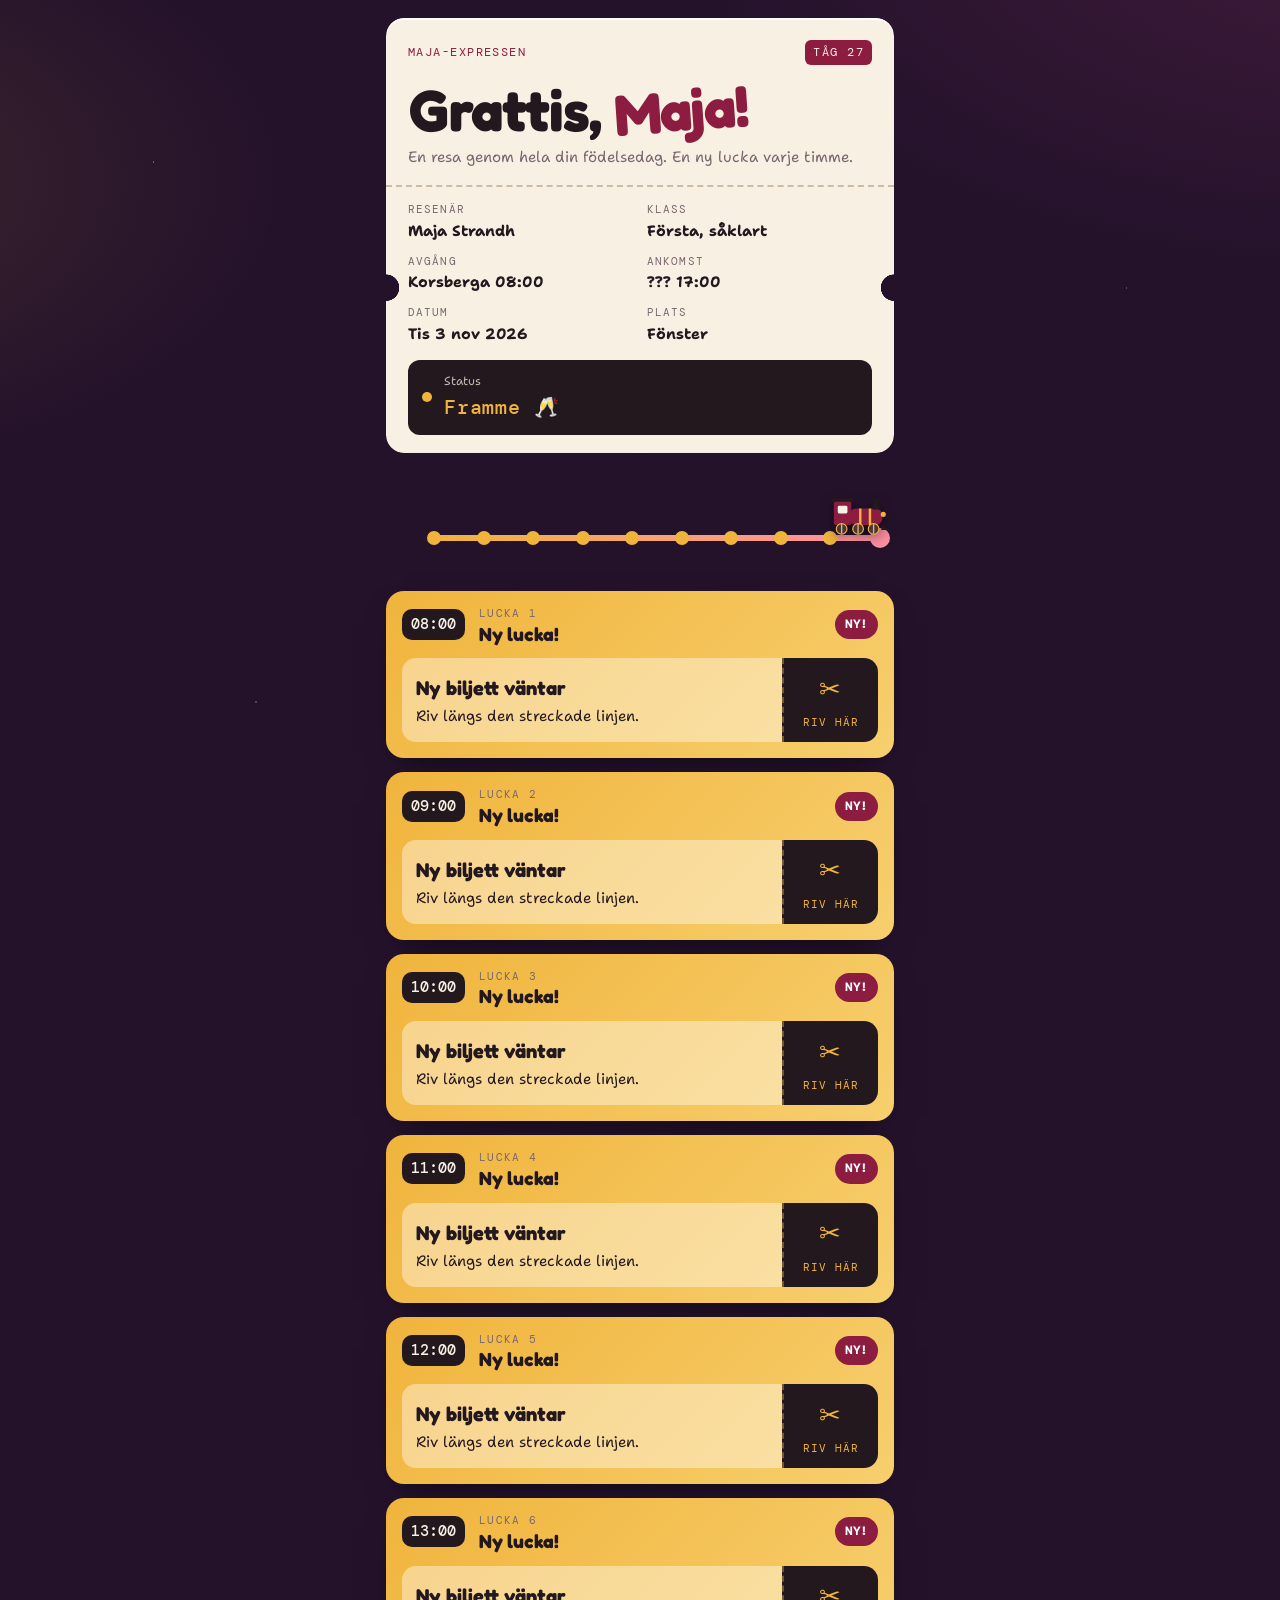
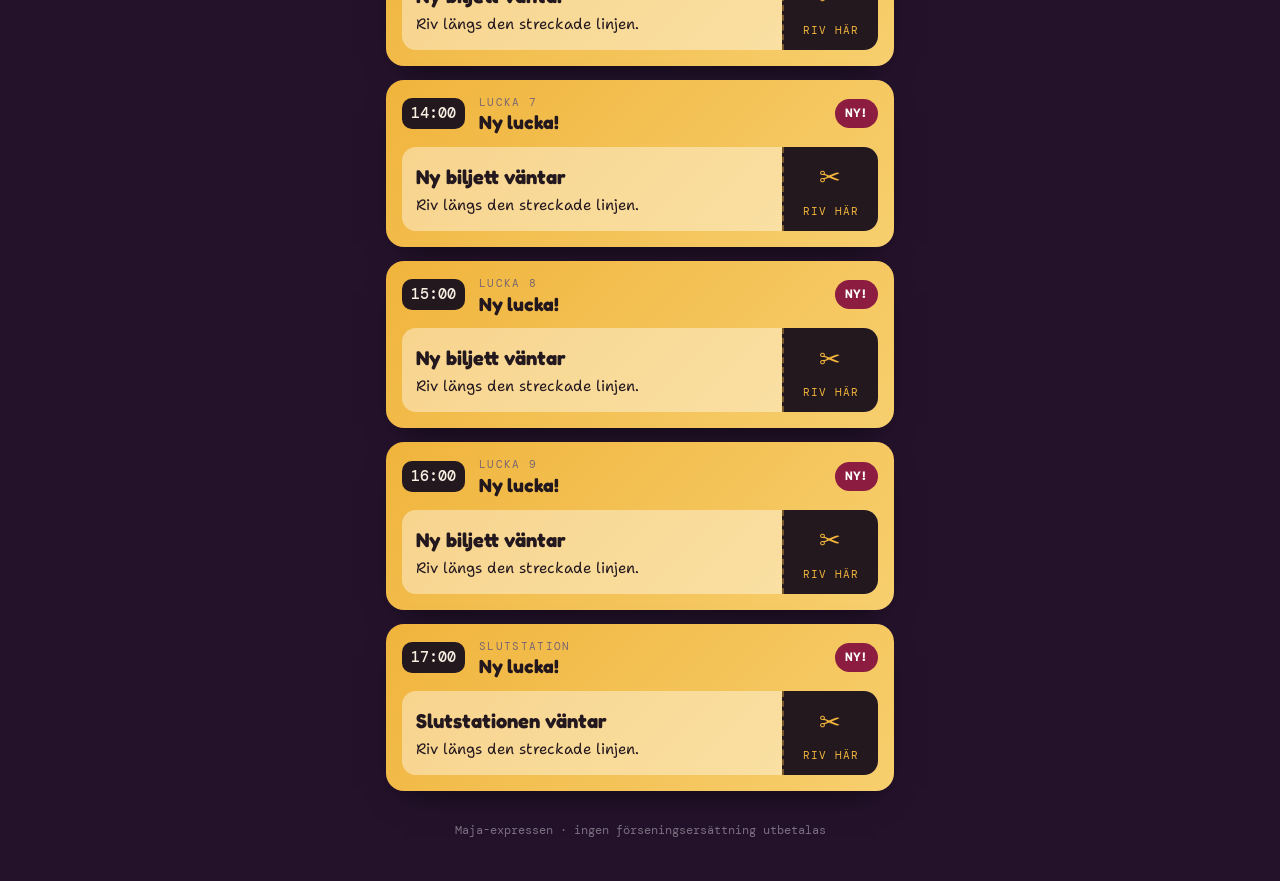
==== commit 4a746d20: "Lägg till foton som polaroider, lightbox och lekfulla typsnitt Co-Authored-By: Claude Opus 5.5 <nore" ====
--- a/index.html
+++ b/index.html
@@ -11,21 +11,22 @@
 <link rel="icon" href="data:image/svg+xml,<svg xmlns='http://www.w3.org/2000/svg' viewBox='0 0 100 100'><text y='.9em' font-size='90'>🎂</text></svg>">
 <link rel="preconnect" href="https://fonts.googleapis.com">
 <link rel="preconnect" href="https://fonts.gstatic.com" crossorigin>
-<link href="https://fonts.googleapis.com/css2?family=Fraunces:ital,opsz,wght@0,9..144,400..900;1,9..144,400..900&family=DM+Sans:opsz,wght@9..40,400..700&family=DM+Mono:wght@400;500&display=swap" rel="stylesheet">
+<link href="https://fonts.googleapis.com/css2?family=Fredoka:wght@400..700&family=Shantell+Sans:ital,wght@0,400..700;1,400..700&family=Caveat:wght@600;700&family=DM+Mono:wght@400;500&display=swap" rel="stylesheet">
 <style>
 :root{
   --night:#24122b; --plum:#3b1d45; --plum2:#552a5f;
   --paper:#f8f0e3; --paper2:#efe2cc; --ink:#24181f; --muted:#7a6670;
   --wine:#8c1d40; --gold:#f0b43c; --rose:#ff8fa3; --sage:#5f8466;
   --radius:18px;
-  --display:'Fraunces', Georgia, serif;
-  --body:'DM Sans', system-ui, -apple-system, sans-serif;
+  --display:'Fredoka', 'Arial Rounded MT Bold', system-ui, sans-serif;
+  --body:'Shantell Sans', 'Comic Sans MS', system-ui, sans-serif;
+  --hand:'Caveat', 'Bradley Hand', cursive;
   --mono:'DM Mono', ui-monospace, Menlo, monospace;
 }
 *{box-sizing:border-box}
 html{-webkit-text-size-adjust:100%}
 body{
-  margin:0; min-height:100vh; color:var(--ink); font-family:var(--body); font-size:17px; line-height:1.55;
+  margin:0; min-height:100vh; color:var(--ink); font-family:var(--body); font-size:16px; line-height:1.6;
   background:
     radial-gradient(1200px 600px at 110% -10%, #7a2d5a55, transparent 60%),
     radial-gradient(900px 500px at -20% 20%, #f0b43c22, transparent 60%),
@@ -66,8 +67,9 @@
 .ticket .top .num{background:var(--wine); color:var(--paper); padding:3px 8px; border-radius:6px}
 .done-stamp{position:absolute; right:26px; bottom:38px; z-index:2; color:var(--sage); border:3px solid var(--sage); border-radius:8px; padding:3px 10px; font-family:var(--mono); font-weight:500; font-size:15px; letter-spacing:.1em; transform:rotate(-12deg); background:#f8f0e3dd; animation:stamp .5s cubic-bezier(.3,1.6,.5,1) both}
 .done-stamp[hidden]{display:none}
-.ticket h1{font-size:clamp(40px, 12vw, 58px); font-weight:800; margin:14px 0 2px; letter-spacing:-.02em}
-.ticket h1 em{font-style:italic; font-weight:500; color:var(--wine)}
+.ticket h1{font-size:clamp(40px, 12vw, 58px); font-weight:700; margin:14px 0 2px; letter-spacing:-.02em}
+.ticket h1 em{font-style:normal; color:var(--wine); display:inline-block; transform:rotate(-4deg); animation:bob 2.6s ease-in-out infinite}
+@keyframes bob{50%{transform:rotate(3deg) translateY(-3px)}}
 .ticket .sub{color:var(--muted); margin:0 0 14px; font-size:15px}
 .perf{border-top:2px dashed #cdbba3; margin:16px -22px 14px}
 .fields{display:grid; grid-template-columns:1fr 1fr; gap:10px 14px; font-family:var(--mono); font-size:11px; text-transform:uppercase; letter-spacing:.1em; color:var(--muted)}
@@ -164,7 +166,7 @@
 .card.open .content{grid-template-rows:1fr}
 .inner{padding:2px 20px 22px}
 .inner h2{font-size:28px; font-weight:800; letter-spacing:-.01em; margin:4px 0 6px}
-.lead{font-family:var(--display); font-style:italic; font-size:22px; color:var(--wine); margin:.4em 0}
+.lead{font-family:var(--hand); font-size:30px; line-height:1.1; color:var(--wine); margin:.4em 0}
 .aside{font-size:14px; color:var(--muted); border-left:3px solid var(--gold); padding:2px 0 2px 12px}
 .card.open .inner > *{animation:rise .6s both}
 .card.open .inner > *:nth-child(2){animation-delay:.08s}.card.open .inner > *:nth-child(3){animation-delay:.16s}
@@ -183,7 +185,7 @@
 .clue .pts b{font-family:var(--display); font-size:26px; font-weight:900}
 .clue .pts span{font-family:var(--mono); font-size:9px; text-transform:uppercase; letter-spacing:.08em}
 .clue .lbl{font-family:var(--mono); font-size:10px; text-transform:uppercase; letter-spacing:.12em; color:var(--gold)}
-.clue p{margin:.2em 0 0; font-family:var(--display); font-size:17px; font-style:italic}
+.clue p{margin:.2em 0 0; font-family:var(--hand); font-size:23px; line-height:1.15}
 
 /* Journal */
 .journal{font-family:var(--mono); font-size:13px; background:#fff; border:1px solid #d8cbb6; border-radius:10px; padding:14px; margin:14px 0; position:relative; line-height:1.6}
@@ -223,7 +225,7 @@
 
 /* Receptsnurra */
 .spinner{background:var(--ink); color:var(--paper); border-radius:16px; padding:16px; margin:14px 0; text-align:center}
-.spinner .window{height:76px; display:grid; place-content:center; background:#ffffff10; border-radius:12px; padding:8px 14px; font-family:var(--display); font-size:18px; font-style:italic; line-height:1.25; overflow:hidden}
+.spinner .window{height:76px; display:grid; place-content:center; background:#ffffff10; border-radius:12px; padding:8px 14px; font-family:var(--hand); font-size:24px; line-height:1.1; overflow:hidden}
 .spinner .window.rolling span{filter:blur(1px)}
 .spinner .window.done span{animation:pop .5s cubic-bezier(.3,1.6,.5,1)}
 @keyframes pop{from{transform:scale(.7)}}
@@ -272,7 +274,7 @@
 .reveal .lbl{font-family:var(--mono); font-size:11px; letter-spacing:.16em; text-transform:uppercase; color:var(--gold)}
 .reveal h3{font-size:30px; margin:8px 0 4px}
 .reveal p{margin:.3em 0; opacity:.9}
-.cincin{font-family:var(--display); font-style:italic; font-weight:900; font-size:clamp(38px,12vw,56px); white-space:nowrap; color:var(--gold); margin:10px 0 0; display:flex; justify-content:center; align-items:center; gap:10px}
+.cincin{font-family:var(--display); font-weight:700; font-size:clamp(38px,12vw,56px); white-space:nowrap; color:var(--gold); margin:10px 0 0; display:flex; justify-content:center; align-items:center; gap:10px}
 .glass{display:inline-block; font-style:normal; font-size:clamp(28px,9vw,40px)}
 .glass.l{animation:clinkL 1.8s ease-in-out infinite}
 .glass.r{animation:clinkR 1.8s ease-in-out infinite}
@@ -292,7 +294,27 @@
 .coat-quip b{font-family:var(--display)}
 .fineprint{font-size:12px; color:var(--muted)}
 .signoff{text-align:center; font-family:var(--display); font-size:21px; margin:20px 0 4px; line-height:1.4}
-.signoff em{color:var(--wine)}
+.signoff em{color:var(--wine); font-family:var(--hand); font-style:normal; font-size:34px; display:inline-block; animation:bob 2.6s ease-in-out infinite}
+
+/* Polaroider */
+.pola{background:#fff; padding:10px 10px 12px; margin:20px auto; width:min(84%,340px); box-shadow:0 12px 26px -12px #0007, 0 1px 3px #0002; transform:rotate(var(--r,0deg)); position:relative; cursor:zoom-in; transition:transform .3s; -webkit-tap-highlight-color:transparent}
+.pola:active{transform:rotate(0deg) scale(.97)}
+.pola::before{content:""; position:absolute; top:-11px; left:50%; width:86px; height:24px; margin-left:-43px; background:#f0b43caa; transform:rotate(calc(var(--r,0deg) * -1.6)); box-shadow:0 1px 2px #0001}
+.pola img{display:block; width:100%; aspect-ratio:4/5; object-fit:cover; object-position:var(--pos, center); background:#e9dfcf}
+.pola.wide img{aspect-ratio:4/3}
+.pola figcaption{font-family:var(--hand); font-size:22px; font-weight:600; line-height:1.1; text-align:center; margin-top:8px; color:var(--ink)}
+.polas{display:grid; grid-template-columns:1fr 1fr; gap:14px; margin:22px 0}
+.polas .pola{width:auto; margin:0}
+.polas .pola figcaption{font-size:19px}
+.card.open:not(.seen) .pola img{animation:develop 2.4s ease-out both}
+@keyframes develop{from{filter:brightness(2.2) sepia(.7) contrast(.5) blur(4px)}}
+.lightbox{position:fixed; inset:0; z-index:70; background:#1a0d1ff2; display:flex; flex-direction:column; align-items:center; justify-content:center; padding:20px; gap:10px; animation:fade .25s both; cursor:zoom-out}
+.lightbox[hidden]{display:none}
+.lightbox img{max-width:92vw; max-height:76vh; border:8px solid #fff; border-bottom-width:12px; border-radius:3px; transform:rotate(-1.5deg); animation:zoomin .4s cubic-bezier(.3,1.4,.5,1) both; box-shadow:0 20px 50px #000a}
+.lightbox p{color:#fff; font-family:var(--hand); font-size:26px; text-align:center; max-width:90vw; margin:6px 0 0; line-height:1.15}
+.lightbox small{color:#fff8; font-size:12px; font-family:var(--mono)}
+@keyframes fade{from{opacity:0}}
+@keyframes zoomin{from{transform:scale(.6) rotate(-8deg); opacity:0}}
 
 /* Toast & konfetti */
 #confetti{position:fixed; inset:0; width:100%; height:100%; pointer-events:none; z-index:50}
@@ -359,6 +381,7 @@
   <footer>Maja-expressen · ingen förseningsersättning utbetalas</footer>
 </main>
 <button class="toast" id="toast" type="button"></button>
+<div class="lightbox" id="lightbox" hidden role="dialog" aria-label="Bild"><img alt=""><p></p><small>tryck för att stänga</small></div>
 
 <script>
 (() => {
@@ -425,6 +448,10 @@
   </div>`;
 }
 
+const pola = (src, cap, r = -2, opt = {}) =>
+  `<figure class="pola${opt.wide ? ' wide' : ''}" style="--r:${r}deg${opt.pos ? ';--pos:' + opt.pos : ''}"><img src="img/${src}.jpg" alt="${esc(cap)}" loading="lazy" decoding="async"><figcaption>${esc(cap)}</figcaption></figure>`;
+const polas = (...p) => `<div class="polas">${p.join('')}</div>`;
+
 /* ================= Luckorna ================= */
 const LUCKOR = [
 {
@@ -433,6 +460,7 @@
   html: () => `
     <h2>Godmorgon, födelsedagsbarn! 🎂</h2>
     <p class="lead">Grattis på 27-årsdagen, Maja!</p>
+    ${polas(pola('tunga', 'Du, 07:59', -3), pola('skratt', 'Du, 08:01. Efter den här sidan.', 2.5))}
     <p>Välkommen ombord på Maja-expressen. Idag rullar ett tåg genom hela din dag, och varje hel timme öppnas en ny lucka. Slutstationen nås klockan 17:00.</p>
     <p>Inga förseningar, inget signalfel i Nässjö och ingen som ropar ut att bistron är stängd. Bara du, mobilen och en dag som blir bättre för varje timme.</p>
     <div class="rules"><h3>Så funkar det</h3><ol>
@@ -448,6 +476,7 @@
   html: () => `
     <h2>Det är faktiskt hjärnkirurgi 🧠</h2>
     <p>Du jobbar med folks hjärnor. Jag behövde tre försök för att få på påslakanet i morse. Vi verkar på olika nivåer, och det är helt okej.</p>
+    ${pola('muskler', 'Du, efter ett pass med patientlyft. Bilden är inte redigerad. (Jo.)', -2, { pos: 'center 30%' })}
     <p>Idag är det dock omvända roller. Här är din journal:</p>
     <div class="journal">
       <div class="h">JOURNALANTECKNING · Avd. Födelsedag</div>
@@ -468,6 +497,7 @@
   html: () => `
     <h2>Dagens soundtrack 🎧</h2>
     <p>Zara Larsson vann Talang som tioåring, med en Céline Dion-låt. Du började nysa i ett stall som nioåring. Ni har båda kommit långt sedan dess.</p>
+    ${pola('albumomslag', 'Omslaget till ditt debutalbum. Zara, ring oss.', 2)}
     <p>Här är förmiddagens playlist. Hörlurar på, volym upp. Om någon undrar varför du ler hela tiden är svaret ”födelsedag”.</p>
     <div class="songs">
       ${song('Zara Larsson', 'Lush Life', 'obligatorisk')}
@@ -484,6 +514,7 @@
     <h2>Hälsningar från gården 🌾</h2>
     <p>Du flyttade till en stor gård på Skäftesfall när du var nio. På gården fanns hästar. Du är allergisk mot hästar.</p>
     <p>Det är ungefär som att vara laktosintolerant och växa upp i en ostbutik. Och ändå blev du den tåligaste människan jag känner. Mot allt utom hästar.</p>
+    ${pola('stugan', 'Landet. Alla hästar bortretuscherade.', -2, { pos: 'center 40%' })}
     <div class="nohorse"><div class="sign">🐴</div><div><b>Officiellt besked</b><span>Dagens program är 100 % hästfritt. Vi har dubbelkollat. Inte ens en dalahäst.</span></div></div>
     <p class="aside">Antihistaminet får ta ledigt idag. Det har jobbat nog.</p>`
 },
@@ -494,6 +525,7 @@
     <h2>Sparat: oändligt. Lagat: sex.</h2>
     <p>Enligt mina beräkningar har du sparat ungefär alla recept som finns på Instagram. I nuvarande takt har vi lagat dem år 2089.</p>
     <p>Så nu får slumpen bestämma. Snurra, så lagar vi det som hamnar närmast bland dina sparade.</p>
+    ${pola('fia', 'Samma fokus som när du väljer bland 4 000 sparade recept. (Det här är fia.)', 2, { pos: 'center 20%' })}
     <div class="spinner">
       <div class="window" id="spin-window"><span>Tryck på knappen 👇</span></div>
       <button class="btn" id="spin-btn" type="button">🎰 Snurra</button>
@@ -540,6 +572,7 @@
     <p>Bocka av allt eftersom det händer. Tre i rad ger bingo.</p>
     <div class="bingo" id="bingo"></div>
     <div class="bingo-msg" id="bingo-msg"></div>
+    ${pola('stopp', 'Du, när någon börjar en mening med ”jag säger bara…”', -2)}
     <p class="aside">Och kom ihåg: hon är trots allt anledningen till att du finns. Det är en ganska stark merit. (Säg inte till henne att jag sa det.)</p>`,
   init: el => {
     const cells = [
@@ -587,6 +620,7 @@
         ['Tålamod med mamma', 'varierar per sms', 50, 'wobble'],
       ].map(([k, v, w, c]) => `<div class="stat"><div class="row"><span>${k}</span><em>${v}</em></div><div class="bar ${c || ''}"><i data-w="${w}"></i></div></div>`).join('')}
     </div>
+    ${polas(pola('klippan', 'Fotografen bad dig titta in i kameran.', -3, { pos: 'center 45%' }), pola('yatzy', 'Yatzy-resultatet kommenteras inte.', 3))}
     <p>Att hitta dig i en folkmassa tar mig ungefär två sekunder. Det är min favoritsak med att gå på konsert med dig.</p>
     <p class="aside">Och ja, du är orimligt snygg. Det är inget skämt, bara ett konstaterande.</p>`,
   init: el => {
@@ -601,6 +635,7 @@
   html: () => `
     <h2>Egentid och fika ☕</h2>
     <p>Du gillar fika. Du gillar att få vara ifred. Här är två officiella kuponger som täcker båda. Tryck för att stämpla.</p>
+    ${pola('skargard', 'Egentid, dokumenterad på behörigt avstånd.', -1.5, { wide: true, pos: '35% center' })}
     <button type="button" class="coupon" data-c="0"><span class="ic">🤫</span><b>En timme helt ifred</b><span>Ingen pratar med dig. Inte jag, inte Maria, inte någon gruppchatt. Giltig när som helst, ingen förvarning krävs.</span><span class="tap">Tryck för att stämpla</span><span class="stamp">GILTIG ✓</span></button>
     <button type="button" class="coupon" data-c="1"><span class="ic">🍰</span><b>Fika, jag bjuder</b><span>Valfritt café. Du väljer bakelse. Två bakelser är också okej, ingen dömer.</span><span class="tap">Tryck för att stämpla</span><span class="stamp">GILTIG ✓</span></button>
     <p class="aside">Det här är dagens enda lucka där mobilen gärna får läggas ifrån sig. Vi ses 16:00.</p>`,
@@ -628,6 +663,7 @@
       ${song('Beyoncé', 'Run the World (Girls)')}
       ${song('Beyoncé', 'Halo')}
     </div>
+    ${pola('konsert', 'Konsert: perfekt plats, ingen skarp bild. Som vanligt.', 2)}
     <p>Du älskar konserter. Ikväll är det du som är huvudnumret. Publiken är liten (jag), men extremt entusiastisk.</p>`
 },
 {
@@ -647,6 +683,7 @@
       <p>På allt. Förrätt, varmrätt, efterrätt och vinet. Du behöver inte ens kika på priserna.</p>
       <div class="cincin"><span class="glass l">🥂</span>Cin cin!<span class="glass r">🥂</span></div>
     </div>
+    ${pola('restaurang', 'Senast vi var ute. Ikväll blir det repris.', -2, { pos: 'center 30%' })}
     <div class="result">${result}</div>
     <div class="coat-box">
       <h3>En sak till…</h3>
@@ -667,9 +704,11 @@
       </svg>
       <div class="swatches" id="swatches"></div>
       <p class="coat-quip" id="coat-quip">Tryck på en färg för att prova.</p>
+      ${polas(pola('jackan', 'Du i en jacka. Jag i spegeln, väldigt nöjd.', -3), pola('provrum', 'Provrumsteamet är redo igen.', 3, { pos: '18% center' }))}
       <p class="fineprint">Kappan ovan är bara en skiss. Den riktiga väljer du själv, i vilken butik som helst. Skicka en länk så är det klart.</p>
     </div>
     ${song('Céline Dion', "I'm Alive", 'dagens slutlåt, spelas på full volym', true)}
+    ${pola('bilen', 'Resesällskap. Samma tid nästa år?', -2, { pos: 'center 40%' })}
     <p class="signoff">Grattis på 27-årsdagen, Maja.<br>Tack för att du åkte med hela vägen.<br><em>Jag älskar dig.</em><br>/ ${esc(CONFIG.signature)}</p>`;
   },
   init: el => {
@@ -847,6 +886,18 @@
     });
   });
 }
+
+/* ---- lightbox ---- */
+(() => {
+  const lb = $('#lightbox'), img = $('img', lb), cap = $('p', lb);
+  document.addEventListener('click', e => {
+    const f = e.target.closest('.pola'); if (!f) return;
+    const i = $('img', f); img.src = i.src; img.alt = i.alt; cap.textContent = $('figcaption', f).textContent;
+    lb.hidden = false; vibrate(8);
+  });
+  lb.addEventListener('click', () => { lb.hidden = true; });
+  document.addEventListener('keydown', e => { if (e.key === 'Escape') lb.hidden = true; });
+})();
 
 /* ---- toast ---- */
 let toastTimer;
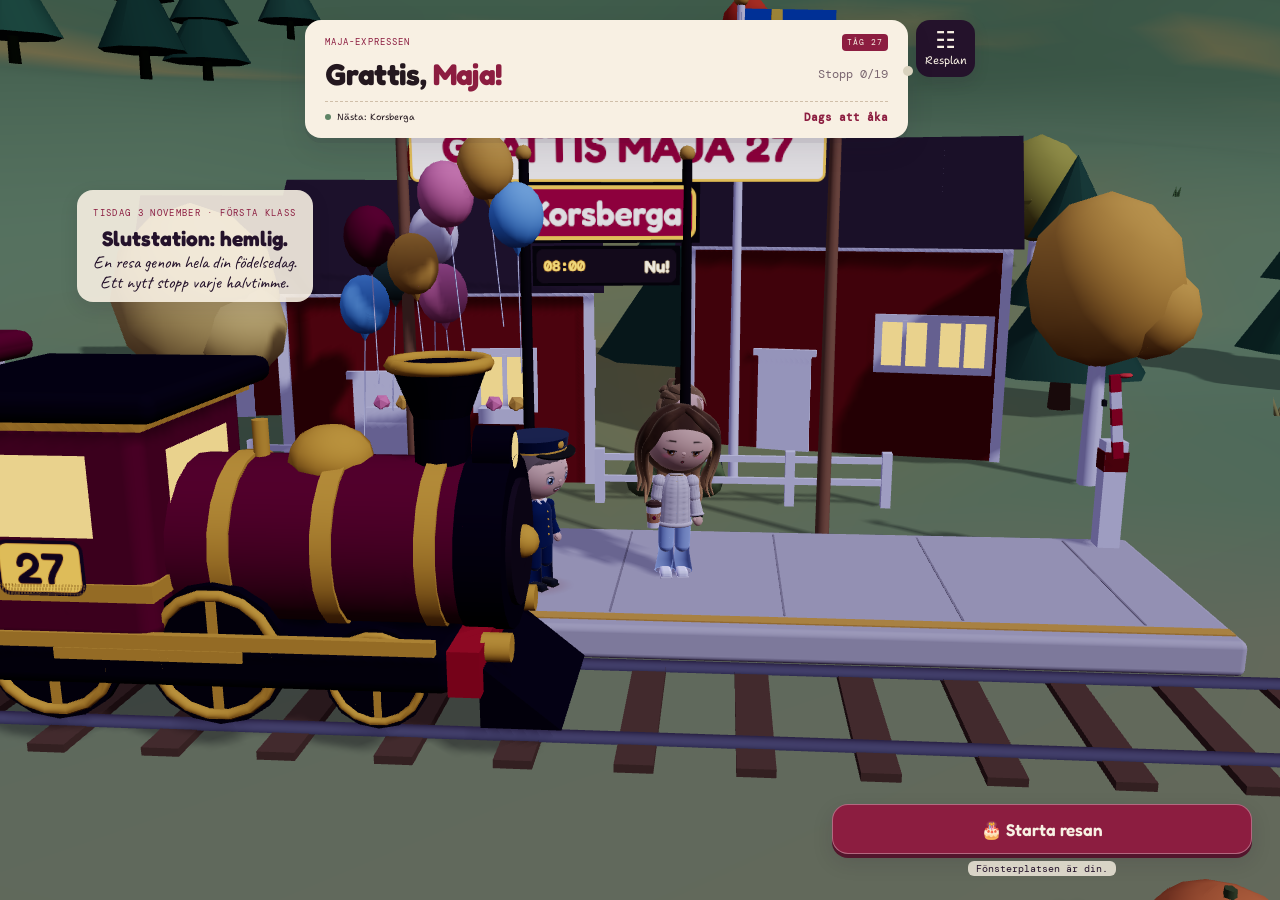
==== commit 1119065b: "Byt huvudadressen till 3D-resan (klassisk kvar på /klassisk/), prestandafixar Co-Authored-By: Claude" ====
--- a/index.html
+++ b/index.html
@@ -7,943 +7,13 @@
 <meta name="theme-color" content="#24122b">
 <title>Maja-expressen 🎂</title>
 <meta property="og:title" content="Maja-expressen 🎂">
-<meta property="og:description" content="Ett tåg, tio stationer och en hel födelsedag. Avgång 08:00.">
+<meta property="og:description" content="Ett tåg, nitton stopp och en hel födelsedag. Avgång 08:00.">
 <link rel="icon" href="data:image/svg+xml,<svg xmlns='http://www.w3.org/2000/svg' viewBox='0 0 100 100'><text y='.9em' font-size='90'>🎂</text></svg>">
-<link rel="preconnect" href="https://fonts.googleapis.com">
-<link rel="preconnect" href="https://fonts.gstatic.com" crossorigin>
-<link href="https://fonts.googleapis.com/css2?family=Fredoka:wght@400..700&family=Shantell+Sans:ital,wght@0,400..700;1,400..700&family=Caveat:wght@600;700&family=DM+Mono:wght@400;500&display=swap" rel="stylesheet">
-<style>
-:root{
-  --night:#24122b; --plum:#3b1d45; --plum2:#552a5f;
-  --paper:#f8f0e3; --paper2:#efe2cc; --ink:#24181f; --muted:#7a6670;
-  --wine:#8c1d40; --gold:#f0b43c; --rose:#ff8fa3; --sage:#5f8466;
-  --radius:18px;
-  --display:'Fredoka', 'Arial Rounded MT Bold', system-ui, sans-serif;
-  --body:'Shantell Sans', 'Comic Sans MS', system-ui, sans-serif;
-  --hand:'Caveat', 'Bradley Hand', cursive;
-  --mono:'DM Mono', ui-monospace, Menlo, monospace;
-}
-*{box-sizing:border-box}
-html{-webkit-text-size-adjust:100%}
-body{
-  margin:0; min-height:100vh; color:var(--ink); font-family:var(--body); font-size:16px; line-height:1.6;
-  background:
-    radial-gradient(1200px 600px at 110% -10%, #7a2d5a55, transparent 60%),
-    radial-gradient(900px 500px at -20% 20%, #f0b43c22, transparent 60%),
-    var(--night);
-  background-attachment:fixed;
-  overflow-x:hidden;
-}
-body::before{ /* stjärnor */
-  content:""; position:fixed; inset:0; pointer-events:none; opacity:.55;
-  background-image:
-    radial-gradient(1.5px 1.5px at 12% 18%, #fff8 50%, transparent 51%),
-    radial-gradient(1px 1px at 72% 8%, #fff9 50%, transparent 51%),
-    radial-gradient(1.5px 1.5px at 88% 32%, #fff6 50%, transparent 51%),
-    radial-gradient(1px 1px at 35% 42%, #fff7 50%, transparent 51%),
-    radial-gradient(1px 1px at 58% 66%, #fff5 50%, transparent 51%),
-    radial-gradient(1.5px 1.5px at 20% 78%, #fff6 50%, transparent 51%),
-    radial-gradient(1px 1px at 92% 88%, #fff7 50%, transparent 51%);
-  animation:twinkle 6s ease-in-out infinite alternate;
-}
-@keyframes twinkle{to{opacity:.25}}
-main{max-width:540px; margin:0 auto; padding:max(18px, env(safe-area-inset-top)) 16px calc(40px + env(safe-area-inset-bottom));}
-h1,h2,h3{font-family:var(--display); line-height:1.1; margin:0}
-p{margin:.7em 0}
-a{color:inherit}
-button{font:inherit; cursor:pointer; -webkit-tap-highlight-color:transparent}
-
-/* ---------- Biljett (hero) ---------- */
-.ticket{
-  position:relative; background:var(--paper); border-radius:var(--radius); padding:22px 22px 18px;
-  box-shadow:0 20px 50px -20px #000a, 0 2px 0 #fff inset;
-  --hole: radial-gradient(circle at 0 62%, transparent 13px, #000 13.5px) left / 51% 100% no-repeat,
-          radial-gradient(circle at 100% 62%, transparent 13px, #000 13.5px) right / 51% 100% no-repeat;
-  -webkit-mask: var(--hole); mask: var(--hole);
-  animation:drop-in .9s cubic-bezier(.2,.9,.25,1.2) both;
-}
-@keyframes drop-in{from{transform:translateY(-30px) rotate(-2deg); opacity:0}}
-.ticket .top{display:flex; justify-content:space-between; align-items:center; font-family:var(--mono); font-size:12px; letter-spacing:.12em; text-transform:uppercase; color:var(--wine)}
-.ticket .top .num{background:var(--wine); color:var(--paper); padding:3px 8px; border-radius:6px}
-.done-stamp{position:absolute; right:26px; bottom:38px; z-index:2; color:var(--sage); border:3px solid var(--sage); border-radius:8px; padding:3px 10px; font-family:var(--mono); font-weight:500; font-size:15px; letter-spacing:.1em; transform:rotate(-12deg); background:#f8f0e3dd; animation:stamp .5s cubic-bezier(.3,1.6,.5,1) both}
-.done-stamp[hidden]{display:none}
-.ticket h1{font-size:clamp(40px, 12vw, 58px); font-weight:700; margin:14px 0 2px; letter-spacing:-.02em}
-.ticket h1 em{font-style:normal; color:var(--wine); display:inline-block; transform:rotate(-4deg); animation:bob 2.6s ease-in-out infinite}
-@keyframes bob{50%{transform:rotate(3deg) translateY(-3px)}}
-.ticket .sub{color:var(--muted); margin:0 0 14px; font-size:15px}
-.perf{border-top:2px dashed #cdbba3; margin:16px -22px 14px}
-.fields{display:grid; grid-template-columns:1fr 1fr; gap:10px 14px; font-family:var(--mono); font-size:11px; text-transform:uppercase; letter-spacing:.1em; color:var(--muted)}
-.fields b{display:block; font-family:var(--body); font-size:15px; letter-spacing:0; text-transform:none; color:var(--ink); font-weight:700}
-.status{
-  margin-top:14px; background:var(--ink); color:var(--paper); border-radius:12px; padding:12px 14px;
-  display:flex; align-items:center; gap:12px; font-size:14px;
-}
-.status .dot{width:10px; height:10px; border-radius:50%; background:var(--gold); box-shadow:0 0 0 0 #f0b43c99; animation:ping 1.6s infinite; flex:none}
-@keyframes ping{70%{box-shadow:0 0 0 10px #f0b43c00}100%{box-shadow:0 0 0 0 #f0b43c00}}
-.status .cd{font-family:var(--mono); font-size:20px; font-weight:500; color:var(--gold); letter-spacing:.04em}
-.status small{display:block; opacity:.75; font-size:12px}
-
-/* ---------- Spår ---------- */
-.track-wrap{margin:30px 4px 8px; position:relative; height:86px}
-.rail{position:absolute; left:44px; right:10px; top:52px; height:6px; border-radius:3px;
-  background:repeating-linear-gradient(90deg, #ffffff30 0 10px, transparent 10px 16px)}
-.rail-fill{position:absolute; left:44px; top:52px; height:6px; border-radius:3px; background:linear-gradient(90deg, var(--gold), var(--rose)); width:0; transition:width 1.6s cubic-bezier(.3,.8,.3,1)}
-.stations{position:absolute; left:44px; right:10px; top:48px; height:14px}
-.st{position:absolute; top:0; width:14px; height:14px; margin-left:-7px; border-radius:50%; background:var(--night); border:3px solid #ffffff40; transition:.4s}
-.st.passed{border-color:var(--gold); background:var(--gold)}
-.st.final{width:20px; height:20px; margin-left:-10px; top:-3px; border-color:var(--rose)}
-.st.final.passed{background:var(--rose)}
-.st-label{position:absolute; top:22px; transform:translateX(-50%); font-family:var(--mono); font-size:9px; color:#fff9; white-space:nowrap; letter-spacing:.05em}
-.loco{position:absolute; top:12px; width:62px; margin-left:-50px; transition:left 1.6s cubic-bezier(.3,.8,.3,1)}
-.loco svg{display:block; width:62px; animation:chug .5s ease-in-out infinite alternate; filter:drop-shadow(0 4px 6px #0006)}
-.loco .wheel circle{fill:#4a3440; stroke:#f0b43c; stroke-width:1.2}
-.loco.arrive svg{animation:arrive 1.1s ease}
-.loco.arrive .steam i{animation-duration:1.1s}
-@keyframes arrive{25%{transform:translateX(5px) rotate(-4deg)}55%{transform:translateX(-3px) rotate(2deg)}80%{transform:translateX(1px)}}
-@keyframes chug{to{transform:translateY(-1.5px)}}
-.loco .wheel{transform-box:fill-box; transform-origin:center; animation:spin 1s linear infinite}
-@keyframes spin{to{transform:rotate(360deg)}}
-.steam{position:absolute; left:46px; top:-2px}
-.steam i{position:absolute; width:12px; height:12px; border-radius:50%; background:#fff; opacity:0; animation:puff 2.4s ease-out infinite}
-.steam i:nth-child(2){animation-delay:.8s}.steam i:nth-child(3){animation-delay:1.6s}
-@keyframes puff{0%{transform:translate(0,0) scale(.4); opacity:.8}100%{transform:translate(-26px,-30px) scale(2.2); opacity:0}}
-
-/* ---------- Nödbroms ---------- */
-.brake{margin:22px 0 4px; background:linear-gradient(135deg, #3b1d45, #2b1533); border:1px solid #ffffff1c; border-radius:var(--radius); padding:16px; color:var(--paper)}
-.brake[hidden]{display:none}
-.brake h3{font-size:20px; display:flex; align-items:center; gap:10px}
-.brake p{font-size:14px; opacity:.85; margin:.5em 0 .8em}
-.brake-btn{
-  display:flex; align-items:center; justify-content:center; gap:10px; width:100%; border:0; border-radius:14px; padding:14px;
-  background:#d92d3a; color:#fff; font-weight:700; font-size:17px; box-shadow:0 5px 0 #8f141f, 0 10px 20px -6px #d92d3a88;
-  transition:transform .1s, box-shadow .1s;
-}
-.brake-btn:active{transform:translateY(4px); box-shadow:0 1px 0 #8f141f}
-.brake form{display:flex; gap:8px; margin-top:10px}
-.brake input{flex:1; min-width:0; border:0; border-radius:12px; padding:12px 14px; font:inherit; font-size:16px; background:var(--paper); color:var(--ink)}
-.brake form button{border:0; border-radius:12px; padding:0 16px; background:var(--gold); color:var(--ink); font-weight:700}
-.locked-guess{margin-top:10px; font-family:var(--mono); font-size:13px; background:#ffffff12; border-radius:10px; padding:10px 12px}
-.locked-guess b{color:var(--gold); font-family:var(--body); font-size:16px}
-
-/* ---------- Luckor ---------- */
-.list{display:flex; flex-direction:column; gap:14px; margin-top:22px}
-.card{position:relative; background:var(--paper); border-radius:var(--radius); overflow:hidden; box-shadow:0 14px 34px -18px #000c; scroll-margin-top:16px}
-.card-head{display:flex; align-items:center; gap:14px; padding:14px 16px}
-.time{font-family:var(--mono); font-weight:500; font-size:15px; background:var(--ink); color:var(--paper); border-radius:10px; padding:8px 9px; line-height:1; flex:none}
-.meta{flex:1; min-width:0}
-.meta .no{display:block; font-family:var(--mono); font-size:11px; text-transform:uppercase; letter-spacing:.12em; color:var(--muted)}
-.meta .station{display:block; font-family:var(--display); font-weight:700; font-size:clamp(16px,4.8vw,19px); line-height:1.15}
-.badge{font-size:12px; font-weight:700; border-radius:99px; padding:5px 10px; flex:none; font-family:var(--mono); letter-spacing:.06em}
-
-.card.locked{background:#ffffff0d; color:#fff; box-shadow:none; border:1px dashed #ffffff26}
-.card.locked .time{background:#ffffff1a; color:#fffc}
-.card.locked .meta .no{color:#fff8}
-.card.locked .meta .station{color:#fff5; letter-spacing:.2em}
-.card.locked .badge{background:#ffffff12; color:#fffa}
-.card.locked.next{border-style:solid; border-color:#f0b43c66}
-.card.locked.next .badge{background:#f0b43c22; color:var(--gold)}
-
-.card.ready{background:linear-gradient(135deg, var(--gold), #f7cf6e); animation:wiggle 2.8s ease-in-out infinite}
-.card.ready .badge{background:var(--wine); color:#fff; animation:pulse 1.2s ease-in-out infinite}
-@keyframes wiggle{0%,86%,100%{transform:none}89%{transform:rotate(-1.2deg)}93%{transform:rotate(1.2deg)}96%{transform:rotate(-.6deg)}}
-@keyframes pulse{50%{transform:scale(1.1)}}
-.card.open .badge{background:#5f846622; color:var(--sage)}
-
-.tear-zone{display:flex; align-items:stretch; margin:0 16px 16px; border-radius:14px; background:#fff6; overflow:visible}
-.tear-zone .main{flex:1; padding:14px; font-size:15px}
-.tear-zone .main b{display:block; font-family:var(--display); font-size:20px}
-.stub{
-  width:96px; border-left:2px dashed #24181f55; display:flex; flex-direction:column; align-items:center; justify-content:center;
-  background:var(--ink); color:var(--gold); border:0; border-left:2px dashed #f0b43c66; border-radius:0 14px 14px 0; font-family:var(--mono); font-size:11px; letter-spacing:.1em; text-transform:uppercase; gap:4px;
-  transform-origin:0 50%;
-}
-.stub span{font-size:26px}
-.card.tearing .stub{animation:tear .7s cubic-bezier(.5,0,.75,0) forwards}
-@keyframes tear{30%{transform:rotate(-8deg) translateX(4px)}100%{transform:translate(60px,140px) rotate(48deg); opacity:0}}
-
-.content{display:grid; grid-template-rows:0fr; transition:grid-template-rows .8s cubic-bezier(.2,.8,.2,1)}
-.content > div{overflow:hidden}
-.card.open .content{grid-template-rows:1fr}
-.inner{padding:2px 20px 22px}
-.inner h2{font-size:28px; font-weight:800; letter-spacing:-.01em; margin:4px 0 6px}
-.lead{font-family:var(--hand); font-size:30px; line-height:1.1; color:var(--wine); margin:.4em 0}
-.aside{font-size:14px; color:var(--muted); border-left:3px solid var(--gold); padding:2px 0 2px 12px}
-.card.open .inner > *{animation:rise .6s both}
-.card.open .inner > *:nth-child(2){animation-delay:.08s}.card.open .inner > *:nth-child(3){animation-delay:.16s}
-.card.open .inner > *:nth-child(4){animation-delay:.24s}.card.open .inner > *:nth-child(5){animation-delay:.32s}
-.card.open .inner > *:nth-child(n+6){animation-delay:.4s}
-@keyframes rise{from{opacity:0; transform:translateY(12px)}}
-.card.seen .inner > *{animation:none}
-
-.rules{background:var(--paper2); border-radius:14px; padding:14px 16px; margin:14px 0}
-.rules h3{font-size:18px; margin-bottom:6px}
-.rules ol{margin:0; padding-left:20px; font-size:15px}
-.rules li{margin:5px 0}
-
-.clue{display:flex; gap:14px; align-items:center; margin-top:16px; background:var(--ink); color:var(--paper); border-radius:14px; padding:14px}
-.clue .pts{flex:none; width:58px; height:58px; border-radius:50%; background:var(--gold); color:var(--ink); display:grid; place-content:center; text-align:center; line-height:1}
-.clue .pts b{font-family:var(--display); font-size:26px; font-weight:900}
-.clue .pts span{font-family:var(--mono); font-size:9px; text-transform:uppercase; letter-spacing:.08em}
-.clue .lbl{font-family:var(--mono); font-size:10px; text-transform:uppercase; letter-spacing:.12em; color:var(--gold)}
-.clue p{margin:.2em 0 0; font-family:var(--hand); font-size:23px; line-height:1.15}
-
-/* Journal */
-.journal{font-family:var(--mono); font-size:13px; background:#fff; border:1px solid #d8cbb6; border-radius:10px; padding:14px; margin:14px 0; position:relative; line-height:1.6}
-.journal::after{content:"GODKÄND"; position:absolute; right:10px; bottom:10px; color:#d92d3a; border:2px solid #d92d3a; padding:2px 8px; border-radius:6px; font-weight:700; transform:rotate(-12deg); opacity:0; animation:stamp .5s 1.2s cubic-bezier(.3,1.6,.5,1) forwards}
-.card.seen .journal::after{animation-delay:0s}
-@keyframes stamp{from{transform:rotate(-12deg) scale(2.4); opacity:0}to{opacity:.85}}
-.journal .h{font-weight:500; border-bottom:1px solid #e5d9c5; padding-bottom:6px; margin-bottom:8px; color:var(--wine)}
-.journal dl{margin:0}
-.journal dt{color:var(--muted); font-size:11px; text-transform:uppercase; letter-spacing:.1em; margin-top:6px}
-.journal dd{margin:0}
-
-/* Låtar */
-.songs{display:flex; flex-direction:column; gap:8px; margin:14px 0}
-.song{display:grid; grid-template-columns:40px minmax(0,1fr); gap:8px 12px; align-items:center; background:#fff; border-radius:14px; padding:10px 12px; border:1px solid #e8dcc8}
-.song .disc{grid-row:span 2; width:40px; height:40px; border-radius:50%; flex:none; background:radial-gradient(circle, var(--paper) 0 4px, #24181f 5px 12px, #3a2a33 13px 14px, #24181f 15px); animation:spin 3s linear infinite; animation-play-state:paused}
-.song:hover .disc, .song:focus-within .disc{animation-play-state:running}
-.song .t{min-width:0; line-height:1.25}
-.song .t b{display:block; font-size:15px}
-.song .t span{font-size:12px; color:var(--muted)}
-.song .links{display:grid; grid-template-columns:1fr 1fr; gap:6px; min-width:0}
-.song.big{grid-template-columns:56px minmax(0,1fr)}
-.song a{text-decoration:none; font-size:13px; font-weight:700; border-radius:99px; padding:8px 6px; min-height:40px; display:grid; place-content:center; text-align:center}
-.song a.sp{background:#1db954; color:#fff}
-.song a.yt{background:#ff0033; color:#fff}
-.song.big{background:var(--ink); color:var(--paper); border:0; padding:16px}
-.song.big .t b{font-family:var(--display); font-size:22px}
-.song.big .t span{color:#fffa}
-.song.big .disc{width:56px; height:56px; animation-play-state:running; background:radial-gradient(circle, var(--gold) 0 5px, #3a2a33 6px 14px, #4a3440 15px 16px, #3a2a33 17px 27px, #f0b43c55 28px)}
-
-/* Hästfri zon */
-.nohorse{display:flex; align-items:center; gap:16px; background:#fff; border-radius:14px; padding:14px; margin:14px 0; border:1px solid #e8dcc8}
-.sign{flex:none; width:74px; height:74px; border-radius:50%; border:7px solid #d92d3a; display:grid; place-content:center; font-size:34px; position:relative; background:#fff; animation:sway 3s ease-in-out infinite}
-.sign::after{content:""; position:absolute; left:50%; top:-2px; bottom:-2px; width:7px; margin-left:-3.5px; background:#d92d3a; transform:rotate(45deg)}
-@keyframes sway{50%{transform:rotate(8deg)}}
-.nohorse b{font-family:var(--display); font-size:18px; display:block}
-.nohorse span{font-size:14px; color:var(--muted)}
-
-/* Receptsnurra */
-.spinner{background:var(--ink); color:var(--paper); border-radius:16px; padding:16px; margin:14px 0; text-align:center}
-.spinner .window{height:76px; display:grid; place-content:center; background:#ffffff10; border-radius:12px; padding:8px 14px; font-family:var(--hand); font-size:24px; line-height:1.1; overflow:hidden}
-.spinner .window.rolling span{filter:blur(1px)}
-.spinner .window.done span{animation:pop .5s cubic-bezier(.3,1.6,.5,1)}
-@keyframes pop{from{transform:scale(.7)}}
-.btn{display:inline-flex; align-items:center; justify-content:center; gap:8px; border:0; border-radius:12px; padding:12px 18px; background:var(--gold); color:var(--ink); font-weight:700; font-size:16px; margin-top:12px; box-shadow:0 4px 0 #b9811a; transition:transform .1s, box-shadow .1s}
-.btn:active{transform:translateY(3px); box-shadow:0 1px 0 #b9811a}
-.btn[disabled]{opacity:.6}
-.deal{font-size:14px; margin-top:10px; opacity:.9}
-
-/* Bingo */
-.bingo{display:grid; grid-template-columns:repeat(3,minmax(0,1fr)); gap:6px; margin:14px 0}
-.bingo button{aspect-ratio:1; border:2px solid #e2d4bd; background:#fff; border-radius:12px; padding:5px; font-size:12px; line-height:1.2; color:var(--ink); position:relative; min-width:0; overflow-wrap:anywhere; hyphens:auto; transition:transform .15s, background .2s}
-.bingo button:active{transform:scale(.94)}
-.bingo button.on{background:var(--wine); color:#fff; border-color:var(--wine)}
-.bingo button.on::after{content:"✓"; position:absolute; top:3px; right:6px; font-size:13px; color:var(--gold)}
-.bingo button.free{font-style:italic}
-.bingo button.win{animation:pop .5s cubic-bezier(.3,1.6,.5,1); background:var(--gold); color:var(--ink); border-color:var(--gold)}
-.bingo-msg{min-height:1.4em; text-align:center; font-weight:700; color:var(--wine)}
-
-/* Spelarkort */
-.stats{background:var(--ink); color:var(--paper); border-radius:16px; padding:16px; margin:14px 0}
-.stats .hd{display:flex; align-items:center; gap:12px; margin-bottom:10px}
-.stats .av{width:50px; height:50px; border-radius:12px; background:linear-gradient(135deg, var(--rose), var(--gold)); display:grid; place-content:center; font-family:var(--display); font-weight:900; font-size:26px; color:var(--ink)}
-.stats .hd b{font-family:var(--display); font-size:20px; display:block}
-.stats .hd span{font-family:var(--mono); font-size:11px; color:#fffa; text-transform:uppercase; letter-spacing:.1em}
-.stat{margin:10px 0}
-.stat .row{display:flex; justify-content:space-between; font-size:13px}
-.stat .row em{font-style:normal; color:var(--gold); font-family:var(--mono); font-size:12px}
-.bar{height:8px; border-radius:4px; background:#ffffff1a; margin-top:4px; position:relative}
-.bar i{position:absolute; left:0; top:0; bottom:0; border-radius:4px; width:0; background:linear-gradient(90deg, var(--gold), var(--rose)); transition:width 1.4s cubic-bezier(.2,.9,.3,1.1)}
-.bar.over i{box-shadow:0 0 12px var(--rose)}
-.bar.wobble i{animation:wob 2.2s ease-in-out infinite}
-@keyframes wob{0%,100%{width:22%}30%{width:78%}55%{width:35%}80%{width:64%}}
-
-/* Kuponger */
-.coupon{position:relative; margin:12px 0; background:#fff; border:2px dashed var(--wine); border-radius:14px; padding:14px 16px 14px 60px; width:100%; text-align:left; color:var(--ink); display:block}
-.coupon .ic{position:absolute; left:14px; top:14px; font-size:30px}
-.coupon b{font-family:var(--display); font-size:19px; display:block}
-.coupon span{font-size:14px; color:var(--muted); display:block}
-.coupon .tap{font-family:var(--mono); font-size:10px; text-transform:uppercase; letter-spacing:.1em; color:var(--wine); margin-top:6px}
-.coupon .stamp{position:absolute; right:12px; bottom:8px; color:var(--sage); border:3px solid var(--sage); border-radius:8px; padding:3px 8px; font-family:var(--mono); font-weight:500; font-size:14px; letter-spacing:.06em; opacity:0; transform:rotate(-10deg) scale(2.2); pointer-events:none; background:#fffd}
-.coupon.used .stamp{opacity:1; transform:rotate(-10deg) scale(1); transition:transform .4s cubic-bezier(.3,1.6,.5,1), opacity .2s}
-.coupon.used .tap{visibility:hidden}
-
-/* Final */
-.reveal{text-align:center; background:var(--ink); color:var(--paper); border-radius:18px; padding:22px 16px; margin:14px 0; position:relative; overflow:hidden}
-.reveal .lbl{font-family:var(--mono); font-size:11px; letter-spacing:.16em; text-transform:uppercase; color:var(--gold)}
-.reveal h3{font-size:30px; margin:8px 0 4px}
-.reveal p{margin:.3em 0; opacity:.9}
-.cincin{font-family:var(--display); font-weight:700; font-size:clamp(38px,12vw,56px); white-space:nowrap; color:var(--gold); margin:10px 0 0; display:flex; justify-content:center; align-items:center; gap:10px}
-.glass{display:inline-block; font-style:normal; font-size:clamp(28px,9vw,40px)}
-.glass.l{animation:clinkL 1.8s ease-in-out infinite}
-.glass.r{animation:clinkR 1.8s ease-in-out infinite}
-@keyframes clinkL{0%,100%{transform:translateX(-8px) rotate(-10deg)}45%,55%{transform:translateX(6px) rotate(14deg)}}
-@keyframes clinkR{0%,100%{transform:translateX(8px) rotate(10deg) scaleX(-1)}45%,55%{transform:translateX(-6px) rotate(-14deg) scaleX(-1)}}
-.result{background:var(--paper2); border-radius:14px; padding:14px 16px; margin:14px 0; font-size:15px}
-.result b{color:var(--wine)}
-.coat-box{background:#fff; border:1px solid #e8dcc8; border-radius:18px; padding:16px; margin:14px 0; text-align:center}
-.coat-box h3{font-size:24px}
-.coat{width:170px; height:auto; margin:6px auto 0; display:block; transform-origin:50% 4%; animation:hang 4s ease-in-out infinite}
-@keyframes hang{50%{transform:rotate(3deg)}}
-.coat .fill{transition:fill .5s}
-.swatches{display:grid; grid-template-columns:repeat(3,44px); justify-content:center; gap:10px; margin:12px 0 6px}
-.sw{width:42px; height:42px; border-radius:50%; border:3px solid #fff; box-shadow:0 0 0 1px #0002, 0 3px 8px #0002; transition:transform .2s}
-.sw.on{transform:scale(1.18); box-shadow:0 0 0 3px var(--wine)}
-.coat-quip{min-height:3em; font-size:15px; margin:8px 0 0}
-.coat-quip b{font-family:var(--display)}
-.fineprint{font-size:12px; color:var(--muted)}
-.signoff{text-align:center; font-family:var(--display); font-size:21px; margin:20px 0 4px; line-height:1.4}
-.signoff em{color:var(--wine); font-family:var(--hand); font-style:normal; font-size:34px; display:inline-block; animation:bob 2.6s ease-in-out infinite}
-
-/* Polaroider */
-.pola{background:#fff; padding:10px 10px 12px; margin:20px auto; width:min(84%,340px); box-shadow:0 12px 26px -12px #0007, 0 1px 3px #0002; transform:rotate(var(--r,0deg)); position:relative; cursor:zoom-in; transition:transform .3s; -webkit-tap-highlight-color:transparent}
-.pola:active{transform:rotate(0deg) scale(.97)}
-.pola::before{content:""; position:absolute; top:-11px; left:50%; width:86px; height:24px; margin-left:-43px; background:#f0b43caa; transform:rotate(calc(var(--r,0deg) * -1.6)); box-shadow:0 1px 2px #0001}
-.pola img{display:block; width:100%; aspect-ratio:4/5; object-fit:cover; object-position:var(--pos, center); background:#e9dfcf}
-.pola.wide img{aspect-ratio:4/3}
-.pola figcaption{font-family:var(--hand); font-size:22px; font-weight:600; line-height:1.1; text-align:center; margin-top:8px; color:var(--ink)}
-.polas{display:grid; grid-template-columns:1fr 1fr; gap:14px; margin:22px 0}
-.polas .pola{width:auto; margin:0}
-.polas .pola figcaption{font-size:19px}
-.card.open:not(.seen) .pola img{animation:develop 2.4s ease-out both}
-@keyframes develop{from{filter:brightness(2.2) sepia(.7) contrast(.5) blur(4px)}}
-.lightbox{position:fixed; inset:0; z-index:70; background:#1a0d1ff2; display:flex; flex-direction:column; align-items:center; justify-content:center; padding:20px; gap:10px; animation:fade .25s both; cursor:zoom-out}
-.lightbox[hidden]{display:none}
-.lightbox img{max-width:92vw; max-height:76vh; border:8px solid #fff; border-bottom-width:12px; border-radius:3px; transform:rotate(-1.5deg); animation:zoomin .4s cubic-bezier(.3,1.4,.5,1) both; box-shadow:0 20px 50px #000a}
-.lightbox p{color:#fff; font-family:var(--hand); font-size:26px; text-align:center; max-width:90vw; margin:6px 0 0; line-height:1.15}
-.lightbox small{color:#fff8; font-size:12px; font-family:var(--mono)}
-@keyframes fade{from{opacity:0}}
-@keyframes zoomin{from{transform:scale(.6) rotate(-8deg); opacity:0}}
-
-/* Toast & konfetti */
-#confetti{position:fixed; inset:0; width:100%; height:100%; pointer-events:none; z-index:50}
-.toast{position:fixed; left:50%; bottom:calc(20px + env(safe-area-inset-bottom)); transform:translate(-50%, 140%); background:var(--gold); color:var(--ink); padding:12px 18px; border-radius:99px; font-weight:700; box-shadow:0 10px 30px #0008; z-index:60; transition:transform .5s cubic-bezier(.3,1.5,.5,1), opacity .3s, visibility 0s .5s; border:0; font-size:15px; white-space:nowrap; opacity:0; visibility:hidden; pointer-events:none}
-.toast.show{transform:translate(-50%, 0); opacity:1; visibility:visible; pointer-events:auto; transition:transform .5s cubic-bezier(.3,1.5,.5,1), opacity .3s}
-footer{text-align:center; color:#fff6; font-size:12px; margin-top:30px; font-family:var(--mono)}
-
-@media (prefers-reduced-motion: reduce){
-  .bar.wobble i{animation:none !important; width:50%}
-  *, *::before, *::after{animation-duration:.01ms !important; animation-iteration-count:1 !important; transition-duration:.01ms !important}
-}
-</style>
+<script>location.replace('3d/' + location.search + location.hash);</script>
+<meta http-equiv="refresh" content="1;url=3d/">
+<style>body{margin:0;min-height:100vh;display:grid;place-content:center;background:#24122b;color:#f8f0e3;font-family:system-ui,sans-serif;text-align:center}a{color:#f0b43c}</style>
 </head>
 <body>
-<canvas id="confetti"></canvas>
-<main>
-  <section class="ticket" aria-label="Biljett">
-    <div class="top"><span>Maja-expressen</span><span class="num">Tåg 27</span></div>
-    <div class="done-stamp" id="done-stamp" hidden>GENOMFÖRD ✓</div>
-    <h1>Grattis, <em>Maja!</em></h1>
-    <p class="sub">En resa genom hela din födelsedag. En ny lucka varje timme.</p>
-    <div class="perf"></div>
-    <div class="fields">
-      <div>Resenär<b>Maja Strandh</b></div>
-      <div>Klass<b>Första, såklart</b></div>
-      <div>Avgång<b>Korsberga 08:00</b></div>
-      <div>Ankomst<b>??? 17:00</b></div>
-      <div>Datum<b>Tis 3 nov 2026</b></div>
-      <div>Plats<b>Fönster</b></div>
-    </div>
-    <div class="status" role="status" aria-live="polite">
-      <span class="dot"></span>
-      <div><small id="status-label">Tåget avgår om</small><span class="cd" id="status-cd">--:--:--</span></div>
-    </div>
-  </section>
-
-  <div class="track-wrap" aria-hidden="true">
-    <div class="rail"></div>
-    <div class="rail-fill" id="rail-fill"></div>
-    <div class="stations" id="stations"></div>
-    <div class="loco" id="loco">
-      <div class="steam"><i></i><i></i><i></i></div>
-      <svg viewBox="0 0 64 42" xmlns="http://www.w3.org/2000/svg">
-        <rect x="2" y="3" width="22" height="5" rx="2" fill="#24181f"/>
-        <rect x="4" y="7" width="18" height="24" rx="2" fill="#8c1d40"/>
-        <rect x="8" y="11" width="10" height="8" rx="1.5" fill="#f8f0e3"/>
-        <rect x="20" y="14" width="34" height="17" rx="7" fill="#8c1d40"/>
-        <rect x="30" y="14" width="2.5" height="17" fill="#f0b43c"/>
-        <rect x="40" y="14" width="2.5" height="17" fill="#f0b43c"/>
-        <rect x="44" y="4" width="7" height="11" rx="1" fill="#24181f"/>
-        <circle cx="55" cy="20" r="2.6" fill="#f0b43c"/>
-        <polygon points="53,31 63,36 53,36" fill="#24181f"/>
-        <g class="wheel"><circle cx="12" cy="35" r="5.5" fill="#24181f"/><rect x="11.3" y="30" width="1.4" height="10" fill="#f0b43c"/></g>
-        <g class="wheel"><circle cx="29" cy="35" r="5.5" fill="#24181f"/><rect x="28.3" y="30" width="1.4" height="10" fill="#f0b43c"/></g>
-        <g class="wheel"><circle cx="45" cy="35" r="5.5" fill="#24181f"/><rect x="44.3" y="30" width="1.4" height="10" fill="#f0b43c"/></g>
-      </svg>
-    </div>
-  </div>
-
-  <section class="brake" id="brake" hidden></section>
-
-  <section class="list" id="list"></section>
-
-  <footer>Maja-expressen · ingen förseningsersättning utbetalas</footer>
-</main>
-<button class="toast" id="toast" type="button"></button>
-<div class="lightbox" id="lightbox" hidden role="dialog" aria-label="Bild"><img alt=""><p></p><small>tryck för att stänga</small></div>
-
-<script>
-(() => {
-'use strict';
-
-/* ================= Inställningar ================= */
-const CONFIG = {
-  date: [2026, 11, 3],   // år, månad, dag
-  utcOffset: 1,          // Stockholm vintertid (CET = UTC+1)
-  signature: 'Mattias',
-  restaurant: '',        // t.ex. 'Restaurang Namn' – lämna tomt för att hålla det hemligt
-  dinnerTime: '',        // t.ex. '19:00'
-};
-
-/* ================= Tid ================= */
-const unlockAt = h => Date.UTC(CONFIG.date[0], CONFIG.date[1] - 1, CONFIG.date[2], h - CONFIG.utcOffset, 0, 0);
-const params = new URLSearchParams(location.search);
-let offset = 0;
-(() => {
-  // Testläge: ?tid=13:05 eller ?tid=2026-11-03T13:05 (svensk tid)
-  const raw = params.get('tid');
-  if (!raw) return;
-  let m = raw.match(/^(\d{4})-(\d{2})-(\d{2})T(\d{1,2}):(\d{2})(?::(\d{2}))?$/);
-  let y, mo, d, hh, mm, ss;
-  if (m) { [, y, mo, d, hh, mm, ss] = m; }
-  else if ((m = raw.match(/^(\d{1,2}):(\d{2})(?::(\d{2}))?$/))) { [, hh, mm, ss] = m; [y, mo, d] = CONFIG.date; }
-  else return;
-  const target = Date.UTC(+y, +mo - 1, +d, +hh - CONFIG.utcOffset, +mm, +(ss || 0));
-  offset = target - Date.now();
-})();
-const now = () => Date.now() + offset;
-
-/* ================= Lagring ================= */
-const KEY = 'maja27-v1';
-if (params.has('nollstall')) localStorage.removeItem(KEY);
-let store;
-try { store = JSON.parse(localStorage.getItem(KEY)) || {}; } catch { store = {}; }
-store.opened ||= []; store.bingo ||= []; store.coupons ||= [];
-const save = () => { try { localStorage.setItem(KEY, JSON.stringify(store)); } catch {} };
-
-/* ================= Hjälpare ================= */
-const $ = (s, el = document) => el.querySelector(s);
-const esc = s => String(s).replace(/[&<>"']/g, c => ({'&':'&amp;','<':'&lt;','>':'&gt;','"':'&quot;',"'":'&#39;'}[c]));
-const pad = n => String(n).padStart(2, '0');
-const hhmm = h => `${pad(h)}:00`;
-const vibrate = p => { try { navigator.vibrate && navigator.vibrate(p); } catch {} };
-function fmtCountdown(ms) {
-  const s = Math.max(0, Math.floor(ms / 1000));
-  return `${pad(Math.floor(s / 3600))}:${pad(Math.floor(s % 3600 / 60))}:${pad(s % 60)}`;
-}
-function fmtHuman(ms) {
-  const m = Math.ceil(ms / 60000);
-  if (m < 1) return 'nu';
-  if (m < 60) return `om ${m} min`;
-  const h = Math.floor(m / 60), r = m % 60;
-  return r ? `om ${h} h ${r} min` : `om ${h} h`;
-}
-const q = s => encodeURIComponent(s);
-function song(artist, title, note = '', big = false) {
-  return `<div class="song${big ? ' big' : ''}"><div class="disc"></div>
-    <div class="t"><b>${esc(title)}</b><span>${esc(artist)}${note ? ' · ' + esc(note) : ''}</span></div>
-    <div class="links"><a class="sp" href="https://open.spotify.com/search/${q(artist + ' ' + title)}" target="_blank" rel="noopener">Spotify</a>
-    <a class="yt" href="https://www.youtube.com/results?search_query=${q(artist + ' ' + title)}" target="_blank" rel="noopener">YouTube</a></div>
-  </div>`;
-}
-
-const pola = (src, cap, r = -2, opt = {}) =>
-  `<figure class="pola${opt.wide ? ' wide' : ''}" style="--r:${r}deg${opt.pos ? ';--pos:' + opt.pos : ''}"><img src="img/${src}.jpg" alt="${esc(cap)}" loading="lazy" decoding="async"><figcaption>${esc(cap)}</figcaption></figure>`;
-const polas = (...p) => `<div class="polas">${p.join('')}</div>`;
-
-/* ================= Luckorna ================= */
-const LUCKOR = [
-{
-  h: 8, station: 'Korsberga', short: 'Korsberga', points: 10,
-  clue: 'Resmålet har tak, väggar och, enligt säkra källor, stolar.',
-  html: () => `
-    <h2>Godmorgon, födelsedagsbarn! 🎂</h2>
-    <p class="lead">Grattis på 27-årsdagen, Maja!</p>
-    ${polas(pola('tunga', 'Du, 07:59', -3), pola('skratt', 'Du, 08:01. Efter den här sidan.', 2.5))}
-    <p>Välkommen ombord på Maja-expressen. Idag rullar ett tåg genom hela din dag, och varje hel timme öppnas en ny lucka. Slutstationen nås klockan 17:00.</p>
-    <p>Inga förseningar, inget signalfel i Nässjö och ingen som ropar ut att bistron är stängd. Bara du, mobilen och en dag som blir bättre för varje timme.</p>
-    <div class="rules"><h3>Så funkar det</h3><ol>
-      <li>Kika in varje hel timme mellan 08 och 17.</li>
-      <li>Varje lucka har en ledtråd till kvällens hemliga resmål. Precis som i På spåret: ju tidigare du gissar rätt, desto fler poäng.</li>
-      <li>Tror du att du vet? Dra i nödbromsen och lås din gissning. Du får bara dra en gång.</li>
-    </ol></div>
-    <p class="aside">Kul fakta: 27 är sista året man kan säga ”typ 25” utan att någon reagerar. Använd det klokt.</p>`
-},
-{
-  h: 9, station: 'Neurokirurgen', short: 'Neurokir.', points: 9,
-  clue: 'Där är det någon annan som kommer fram och frågar hur du mår. Flera gånger.',
-  html: () => `
-    <h2>Det är faktiskt hjärnkirurgi 🧠</h2>
-    <p>Du jobbar med folks hjärnor. Jag behövde tre försök för att få på påslakanet i morse. Vi verkar på olika nivåer, och det är helt okej.</p>
-    ${pola('muskler', 'Du, efter ett pass med patientlyft. Bilden är inte redigerad. (Jo.)', -2, { pos: 'center 30%' })}
-    <p>Idag är det dock omvända roller. Här är din journal:</p>
-    <div class="journal">
-      <div class="h">JOURNALANTECKNING · Avd. Födelsedag</div>
-      <dl>
-        <dt>Patient</dt><dd>Strandh, Maja · 27 år (sedan i natt)</dd>
-        <dt>Kontaktorsak</dt><dd>Fyller år. Återkommande besvär sedan 1999. Prognosen är utmärkt.</dd>
-        <dt>Status</dt><dd>Vaken, adekvat. Orienterad till tid, rum och tårta. GCS 15 (efter kaffe).</dd>
-        <dt>Bedömning</dt><dd>Misstänkt överdriven snygghet. Ingen behandling indicerad.</dd>
-        <dt>Ordination</dt><dd>Tårta p.o. vid behov. Ledigt från att ta hand om andra i 24 h.</dd>
-        <dt>Uppföljning</dt><dd>Återbesök ikväll, se kommande luckor.</dd>
-      </dl>
-    </div>
-    <p class="aside">Om någon ropar ”syster!” idag behöver du inte vända dig om. (Det behöver du egentligen aldrig.)</p>`
-},
-{
-  h: 10, station: 'Zara-stationen', short: 'Zara', points: 8,
-  clue: 'Det spelas troligen ingen Zara Larsson där. Det är deras förlust.',
-  html: () => `
-    <h2>Dagens soundtrack 🎧</h2>
-    <p>Zara Larsson vann Talang som tioåring, med en Céline Dion-låt. Du började nysa i ett stall som nioåring. Ni har båda kommit långt sedan dess.</p>
-    ${pola('albumomslag', 'Omslaget till ditt debutalbum. Zara, ring oss.', 2)}
-    <p>Här är förmiddagens playlist. Hörlurar på, volym upp. Om någon undrar varför du ler hela tiden är svaret ”födelsedag”.</p>
-    <div class="songs">
-      ${song('Zara Larsson', 'Lush Life', 'obligatorisk')}
-      ${song('Zara Larsson', 'Never Forget You')}
-      ${song('Zara Larsson', 'Symphony')}
-      ${song('Zara Larsson', "Ain't My Fault")}
-      ${song('Zara Larsson', 'Uncover', 'genombrottet')}
-    </div>`
-},
-{
-  h: 11, station: 'Skäftesfall', short: 'Skäftesfall', points: 7,
-  clue: 'Inga hästar och inga stövlar. Klackar däremot, gärna.',
-  html: () => `
-    <h2>Hälsningar från gården 🌾</h2>
-    <p>Du flyttade till en stor gård på Skäftesfall när du var nio. På gården fanns hästar. Du är allergisk mot hästar.</p>
-    <p>Det är ungefär som att vara laktosintolerant och växa upp i en ostbutik. Och ändå blev du den tåligaste människan jag känner. Mot allt utom hästar.</p>
-    ${pola('stugan', 'Landet. Alla hästar bortretuscherade.', -2, { pos: 'center 40%' })}
-    <div class="nohorse"><div class="sign">🐴</div><div><b>Officiellt besked</b><span>Dagens program är 100 % hästfritt. Vi har dubbelkollat. Inte ens en dalahäst.</span></div></div>
-    <p class="aside">Antihistaminet får ta ledigt idag. Det har jobbat nog.</p>`
-},
-{
-  h: 12, station: 'Sparade inlägg', short: 'Lunch', points: 6,
-  clue: 'Där behöver du inte spara receptet. Någon annan lagar maten.',
-  html: () => `
-    <h2>Sparat: oändligt. Lagat: sex.</h2>
-    <p>Enligt mina beräkningar har du sparat ungefär alla recept som finns på Instagram. I nuvarande takt har vi lagat dem år 2089.</p>
-    <p>Så nu får slumpen bestämma. Snurra, så lagar vi det som hamnar närmast bland dina sparade.</p>
-    ${pola('fia', 'Samma fokus som när du väljer bland 4 000 sparade recept. (Det här är fia.)', 2, { pos: 'center 20%' })}
-    <div class="spinner">
-      <div class="window" id="spin-window"><span>Tryck på knappen 👇</span></div>
-      <button class="btn" id="spin-btn" type="button">🎰 Snurra</button>
-      <div class="deal" id="spin-deal"></div>
-    </div>`,
-  init: el => {
-    const opts = [
-      'Den där pastan som alla i kommentarerna kallar ”life changing”',
-      'Något med burrata. Det är alltid något med burrata.',
-      'En ”enkel vardagsrätt” med 23 ingredienser',
-      'Något som kräver en gjutjärnspanna vi inte äger',
-      'Den koreanska rätten du sparade 01:34 en tisdag',
-      'Ett bröd med ”bara” 48 timmars jästid',
-      'Ugnsrätt på en plåt, ”noll disk” (det är en lögn)',
-      'Smashburgare, för att internet sa så',
-      'Den där krämiga gnocchin',
-      'Något med tahini som vi kommer köpa en hel burk till och använda en matsked av',
-    ];
-    const win = $('#spin-window', el), btn = $('#spin-btn', el), deal = $('#spin-deal', el);
-    btn.addEventListener('click', () => {
-      btn.disabled = true; deal.textContent = '';
-      win.className = 'window rolling';
-      let i = 0, delay = 50, last = -1;
-      const step = () => {
-        let n; do { n = Math.floor(Math.random() * opts.length); } while (n === last);
-        last = n; win.innerHTML = `<span>${esc(opts[n])}</span>`; vibrate(5);
-        if (++i < 22) { delay *= 1.13; setTimeout(step, delay); }
-        else {
-          win.className = 'window done'; btn.disabled = false; btn.textContent = '🎰 Snurra igen';
-          deal.textContent = 'Deal: du letar fram en sån bland dina sparade, vi lagar den i veckan och jag diskar. 🤝';
-          const r = win.getBoundingClientRect(); confetti.burst(r.left + r.width / 2, r.top + r.height / 2, 40);
-        }
-      };
-      step();
-    });
-  }
-},
-{
-  h: 13, station: 'Maria', short: 'Maria', points: 5,
-  clue: 'Det är bokat för två. Maria får höra allt om det i morgon.',
-  html: () => `
-    <h2>Maria-bingo 📱</h2>
-    <p>Klockan är 13. Din mamma har med största sannolikhet redan hört av sig. Kanske två gånger. Kanske med ett röstmeddelande på fyra minuter.</p>
-    <p>Bocka av allt eftersom det händer. Tre i rad ger bingo.</p>
-    <div class="bingo" id="bingo"></div>
-    <div class="bingo-msg" id="bingo-msg"></div>
-    ${pola('stopp', 'Du, när någon börjar en mening med ”jag säger bara…”', -2)}
-    <p class="aside">Och kom ihåg: hon är trots allt anledningen till att du finns. Det är en ganska stark merit. (Säg inte till henne att jag sa det.)</p>`,
-  init: el => {
-    const cells = [
-      'Grattis-sms med minst tre hjärtan', 'Ringer när du inte kan svara', '”Har du fått något fint?”',
-      'Ett råd du inte bett om', 'Du suckar högt (fri ruta)', 'Röstmeddelande över en minut',
-      '”Jag minns när du föddes…”', 'Frågar vad ni ska göra ikväll (du vet inte heller)', 'En bild helt utan förklaring',
-    ];
-    const lines = [[0,1,2],[3,4,5],[6,7,8],[0,3,6],[1,4,7],[2,5,8],[0,4,8],[2,4,6]];
-    const grid = $('#bingo', el), msg = $('#bingo-msg', el);
-    if (!store.bingoInit) { store.bingo = [4]; store.bingoInit = true; save(); }
-    let won = false;
-    const draw = (celebrate) => {
-      const on = new Set(store.bingo);
-      const winLines = lines.filter(l => l.every(i => on.has(i)));
-      const winSet = new Set(winLines.flat());
-      grid.innerHTML = cells.map((c, i) => `<button type="button" data-i="${i}" class="${on.has(i) ? 'on' : ''}${i === 4 ? ' free' : ''}${winSet.has(i) ? ' win' : ''}" aria-pressed="${on.has(i)}">${esc(c)}</button>`).join('');
-      if (winLines.length) {
-        msg.textContent = on.size === 9 ? 'FULL BRICKA! Hon älskar dig uppenbarligen väldigt mycket. Ring henne ikväll. Eller i morgon. 😅' : 'BINGO! 🎉 Priset är… att ringa tillbaka.';
-        if (celebrate && !won) { const r = grid.getBoundingClientRect(); confetti.burst(r.left + r.width / 2, r.top + r.height / 2, 90); vibrate([30, 40, 30]); }
-        won = true;
-      } else { msg.textContent = ''; won = false; }
-    };
-    grid.addEventListener('click', e => {
-      const b = e.target.closest('button'); if (!b) return;
-      const i = +b.dataset.i; const s = new Set(store.bingo);
-      s.has(i) ? s.delete(i) : s.add(i); store.bingo = [...s]; save(); vibrate(8); draw(true);
-    });
-    draw(false);
-  }
-},
-{
-  h: 14, station: '178 cm över havet', short: '178 cm', points: 4,
-  clue: 'Du behöver inte sträcka dig efter någonting. Allt kommer till bordet.',
-  html: () => `
-    <h2>Spelarkort 🃏</h2>
-    <p>178 centimeter. Du ser scenen på varje konsert, når översta hyllan utan pall och blir alltid ombedd att ta gruppbilden.</p>
-    <div class="stats">
-      <div class="hd"><div class="av">M</div><div><b>Maja Strandh</b><span>Nivå 27 · legendarisk</span></div></div>
-      ${[
-        ['Längd', '178 cm', 100],
-        ['Snygghet', '11/10', 128, 'over'],
-        ['Hjärnkoll', 'neurokirurgisk', 96],
-        ['Restaurangradar', 'expert', 98],
-        ['Hästtolerans', '0 %', 3],
-        ['Tålamod med mamma', 'varierar per sms', 50, 'wobble'],
-      ].map(([k, v, w, c]) => `<div class="stat"><div class="row"><span>${k}</span><em>${v}</em></div><div class="bar ${c || ''}"><i data-w="${w}"></i></div></div>`).join('')}
-    </div>
-    ${polas(pola('klippan', 'Fotografen bad dig titta in i kameran.', -3, { pos: 'center 45%' }), pola('yatzy', 'Yatzy-resultatet kommenteras inte.', 3))}
-    <p>Att hitta dig i en folkmassa tar mig ungefär två sekunder. Det är min favoritsak med att gå på konsert med dig.</p>
-    <p class="aside">Och ja, du är orimligt snygg. Det är inget skämt, bara ett konstaterande.</p>`,
-  init: el => {
-    requestAnimationFrame(() => setTimeout(() => {
-      el.querySelectorAll('.bar:not(.wobble) i').forEach(i => { i.style.width = i.dataset.w + '%'; });
-    }, 350));
-  }
-},
-{
-  h: 15, station: 'Fika & egentid', short: 'Fika', points: 3,
-  clue: 'Det är som fika, fast med vin, fler tallrikar och ingen disk.',
-  html: () => `
-    <h2>Egentid och fika ☕</h2>
-    <p>Du gillar fika. Du gillar att få vara ifred. Här är två officiella kuponger som täcker båda. Tryck för att stämpla.</p>
-    ${pola('skargard', 'Egentid, dokumenterad på behörigt avstånd.', -1.5, { wide: true, pos: '35% center' })}
-    <button type="button" class="coupon" data-c="0"><span class="ic">🤫</span><b>En timme helt ifred</b><span>Ingen pratar med dig. Inte jag, inte Maria, inte någon gruppchatt. Giltig när som helst, ingen förvarning krävs.</span><span class="tap">Tryck för att stämpla</span><span class="stamp">GILTIG ✓</span></button>
-    <button type="button" class="coupon" data-c="1"><span class="ic">🍰</span><b>Fika, jag bjuder</b><span>Valfritt café. Du väljer bakelse. Två bakelser är också okej, ingen dömer.</span><span class="tap">Tryck för att stämpla</span><span class="stamp">GILTIG ✓</span></button>
-    <p class="aside">Det här är dagens enda lucka där mobilen gärna får läggas ifrån sig. Vi ses 16:00.</p>`,
-  init: el => {
-    el.querySelectorAll('.coupon').forEach(c => {
-      if (store.coupons.includes(+c.dataset.c)) c.classList.add('used');
-      c.addEventListener('click', () => {
-        if (c.classList.contains('used')) return;
-        c.classList.add('used'); store.coupons.push(+c.dataset.c); save(); vibrate(25);
-        const r = c.getBoundingClientRect(); confetti.burst(r.right - 50, r.top + r.height / 2, 30);
-      });
-    });
-  }
-},
-{
-  h: 16, station: 'Logen', short: 'Beyoncé', points: 2,
-  clue: 'Bord för två, tre rätter och någon annan som diskar.',
-  html: () => `
-    <h2>Logen 💃</h2>
-    <p>En timme kvar. Det här är spellistan medan du gör dig i ordning. Regel: ”CUFF IT” ska spelas minst en gång, på hög volym, medan du gör dig i ordning.</p>
-    <div class="songs">
-      ${song('Beyoncé', 'CUFF IT', 'obligatorisk')}
-      ${song('Beyoncé', 'Crazy in Love')}
-      ${song('Beyoncé', 'Love On Top')}
-      ${song('Beyoncé', 'Run the World (Girls)')}
-      ${song('Beyoncé', 'Halo')}
-    </div>
-    ${pola('konsert', 'Konsert: perfekt plats, ingen skarp bild. Som vanligt.', 2)}
-    <p>Du älskar konserter. Ikväll är det du som är huvudnumret. Publiken är liten (jag), men extremt entusiastisk.</p>`
-},
-{
-  h: 17, station: 'Cin cin 🥂', short: 'Cin cin', final: true,
-  html: () => {
-    const g = store.guess;
-    const result = g
-      ? `Du drog i nödbromsen vid <b>${g.points} poäng</b> och gissade: <b>”${esc(g.text)}”</b>. Juryn (jag) har granskat svaret noggrant och godkänner det. Juryn är jävig. <b>${g.points} poäng!</b> 🏆`
-      : `Du drog aldrig i nödbromsen. Modigt. Det blir <b>0 poäng</b>, men middagen får du ändå.`;
-    const booking = CONFIG.restaurant ? `<p>📍 ${esc(CONFIG.restaurant)}${CONFIG.dinnerTime ? ' · ' + esc(CONFIG.dinnerTime) : ''}</p>` : '';
-    return `
-    <h2>Framme! 🎉</h2>
-    <div class="reveal">
-      <div class="lbl">Kvällens resmål</div>
-      <h3>Middag på restaurang.<br>Jag bjuder.</h3>
-      ${booking}
-      <p>På allt. Förrätt, varmrätt, efterrätt och vinet. Du behöver inte ens kika på priserna.</p>
-      <div class="cincin"><span class="glass l">🥂</span>Cin cin!<span class="glass r">🥂</span></div>
-    </div>
-    ${pola('restaurang', 'Senast vi var ute. Ikväll blir det repris.', -2, { pos: 'center 30%' })}
-    <div class="result">${result}</div>
-    <div class="coat-box">
-      <h3>En sak till…</h3>
-      <p>Du ska få en ny kappa. Vilken du vill, var du vill. Du väljer, jag betalar.</p>
-      <svg class="coat" viewBox="0 0 200 300" xmlns="http://www.w3.org/2000/svg" aria-label="En kappa på en galge">
-        <path d="M100 4 a9 9 0 1 1 9 9 v8" fill="none" stroke="#8a7b70" stroke-width="3.5" stroke-linecap="round"/>
-        <path d="M52 34 L100 21 L148 34" fill="none" stroke="#8a7b70" stroke-width="5" stroke-linecap="round"/>
-        <path class="fill" d="M58 34 L40 58 L14 196 Q22 206 34 202 L52 112 L50 288 Q100 296 150 288 L148 112 L166 202 Q178 206 186 196 L160 58 L142 34 L118 30 L100 120 L82 30 Z" fill="#b88a5a"/>
-        <path d="M58 34 L40 58 L14 196 Q22 206 34 202 L52 112 L50 288 Q100 296 150 288 L148 112 L166 202 Q178 206 186 196 L160 58 L142 34 L118 30 L100 120 L82 30 Z" fill="none" stroke="#0003" stroke-width="2"/>
-        <path d="M82 30 L100 120 L74 72 L66 40 Z" fill="#0000001f"/>
-        <path d="M118 30 L100 120 L126 72 L134 40 Z" fill="#0000001f"/>
-        <line x1="100" y1="120" x2="100" y2="290" stroke="#0003" stroke-width="2"/>
-        <rect x="52" y="160" width="96" height="12" rx="3" fill="#00000028"/>
-        <rect x="93" y="157" width="14" height="18" rx="2" fill="none" stroke="#0004" stroke-width="2.5"/>
-        <circle cx="88" cy="140" r="4" fill="#0004"/><circle cx="112" cy="140" r="4" fill="#0004"/>
-        <circle cx="88" cy="200" r="4" fill="#0004"/><circle cx="112" cy="200" r="4" fill="#0004"/>
-        <path d="M64 215 h22 M114 215 h22" stroke="#0003" stroke-width="2.5" stroke-linecap="round"/>
-      </svg>
-      <div class="swatches" id="swatches"></div>
-      <p class="coat-quip" id="coat-quip">Tryck på en färg för att prova.</p>
-      ${polas(pola('jackan', 'Du i en jacka. Jag i spegeln, väldigt nöjd.', -3), pola('provrum', 'Provrumsteamet är redo igen.', 3, { pos: '18% center' }))}
-      <p class="fineprint">Kappan ovan är bara en skiss. Den riktiga väljer du själv, i vilken butik som helst. Skicka en länk så är det klart.</p>
-    </div>
-    ${song('Céline Dion', "I'm Alive", 'dagens slutlåt, spelas på full volym', true)}
-    ${pola('bilen', 'Resesällskap. Samma tid nästa år?', -2, { pos: 'center 40%' })}
-    <p class="signoff">Grattis på 27-årsdagen, Maja.<br>Tack för att du åkte med hela vägen.<br><em>Jag älskar dig.</em><br>/ ${esc(CONFIG.signature)}</p>`;
-  },
-  init: el => {
-    const colors = [
-      ['#b88a5a', 'Kamel', 'Klassiskt och tidlöst. Du kommer se ut som någon som äger ett galleri.'],
-      ['#1f1d22', 'Svart', 'Går till allt. Även till ett stall, men dit ska du ju inte.'],
-      ['#8d8b91', 'Grå', 'Elegant och diskret. Som en neurosjuksköterska på ledig dag.'],
-      ['#6e1f33', 'Vinröd', 'Modigt. Matchar dessutom vinet ikväll.'],
-      ['#e8dcc6', 'Crème', 'Snyggt. Håll dig bara borta från tomatsåsen.'],
-      ['#2f4a3a', 'Skogsgrön', 'Riktigt bra val. Lite Skäftesfall, fast helt utan hästar.'],
-    ];
-    const box = $('#swatches', el), quip = $('#coat-quip', el), fill = $('.coat .fill', el);
-    box.innerHTML = colors.map(([c, n], i) => `<button type="button" class="sw" data-i="${i}" style="background:${c}" aria-label="${n}"></button>`).join('');
-    const pick = (i, fx) => {
-      const [c, n, t] = colors[i];
-      fill.setAttribute('fill', c);
-      box.querySelectorAll('.sw').forEach(b => b.classList.toggle('on', +b.dataset.i === i));
-      quip.innerHTML = `<b>${n}.</b> ${esc(t)}`;
-      if (fx) { vibrate(10); store.coat = i; save(); }
-    };
-    box.addEventListener('click', e => { const b = e.target.closest('.sw'); if (b) pick(+b.dataset.i, true); });
-    if (store.coat != null) pick(store.coat, false);
-    setTimeout(() => {
-      const r = $('.reveal', el).getBoundingClientRect();
-      if (r.top < innerHeight && r.bottom > 0) confetti.rain(220);
-    }, 900);
-  }
-},
-];
-
-/* ================= Konfetti ================= */
-const confetti = (() => {
-  const cv = document.getElementById('confetti'), ctx = cv.getContext('2d');
-  const reduce = matchMedia('(prefers-reduced-motion: reduce)').matches;
-  const cols = ['#f0b43c', '#ff8fa3', '#8c1d40', '#f8f0e3', '#5f8466', '#ffd166'];
-  let parts = [], running = false, dpr = 1;
-  const size = () => { dpr = Math.min(2, devicePixelRatio || 1); cv.width = innerWidth * dpr; cv.height = innerHeight * dpr; };
-  size(); addEventListener('resize', size);
-  const loop = () => {
-    ctx.setTransform(dpr, 0, 0, dpr, 0, 0); ctx.clearRect(0, 0, innerWidth, innerHeight);
-    parts = parts.filter(p => p.y < innerHeight + 30 && p.life > 0);
-    for (const p of parts) {
-      p.vy += .18; p.vx *= .985; p.vy *= .985; p.x += p.vx; p.y += p.vy; p.r += p.vr; p.life -= 1;
-      ctx.save(); ctx.translate(p.x, p.y); ctx.rotate(p.r); ctx.fillStyle = p.c;
-      ctx.globalAlpha = Math.min(1, p.life / 40);
-      if (p.round) { ctx.beginPath(); ctx.arc(0, 0, p.s / 2, 0, 7); ctx.fill(); }
-      else ctx.fillRect(-p.s / 2, -p.s / 4, p.s, p.s / 2 * Math.abs(Math.cos(p.r * 2)) + 1);
-      ctx.restore();
-    }
-    if (parts.length) requestAnimationFrame(loop); else { running = false; ctx.clearRect(0, 0, innerWidth, innerHeight); }
-  };
-  const add = p => { parts.push(p); if (!running) { running = true; requestAnimationFrame(loop); } };
-  const mk = (x, y, vx, vy) => ({ x, y, vx, vy, r: Math.random() * 6, vr: (Math.random() - .5) * .3, s: 6 + Math.random() * 7, c: cols[Math.random() * cols.length | 0], life: 160 + Math.random() * 80, round: Math.random() < .25 });
-  return {
-    burst(x, y, n = 70) { if (reduce) return; for (let i = 0; i < n; i++) { const a = Math.random() * Math.PI * 2, v = 3 + Math.random() * 7; add(mk(x, y, Math.cos(a) * v, Math.sin(a) * v - 4)); } },
-    rain(n = 150) { if (reduce) return; for (let i = 0; i < n; i++) setTimeout(() => add(mk(Math.random() * innerWidth, -20, (Math.random() - .5) * 2, 2 + Math.random() * 3)), i * 12); },
-  };
-})();
-
-/* ================= Rendering ================= */
-const list = $('#list'), stationsEl = $('#stations');
-const cards = new Map();
-const stateOf = (l, t) => t < unlockAt(l.h) ? 'locked' : (store.opened.includes(l.h) ? 'open' : 'ready');
-
-function stationPos(i) { return (i / (LUCKOR.length - 1)) * 100; }
-
-LUCKOR.forEach((l, i) => {
-  const st = document.createElement('div');
-  st.className = 'st' + (l.final ? ' final' : '');
-  st.style.left = stationPos(i) + '%';
-  stationsEl.appendChild(st);
-
-  const el = document.createElement('article');
-  el.className = 'card';
-  el.id = 'lucka-' + l.h;
-  list.appendChild(el);
-  cards.set(l.h, { el, state: null, st });
-});
-
-function renderCard(l, i, state, { animate = false } = {}) {
-  const c = cards.get(l.h); c.state = state;
-  const el = c.el;
-  const label = l.final ? 'Slutstation' : `Lucka ${i + 1}`;
-  if (state === 'locked') {
-    el.className = 'card locked';
-    el.innerHTML = `<div class="card-head"><div class="time">${hhmm(l.h)}</div><div class="meta"><span class="no">${label}</span><span class="station">? ? ?</span></div><span class="badge" data-cd>🔒 ${hhmm(l.h)}</span></div>`;
-    return;
-  }
-  if (state === 'ready') {
-    el.className = 'card ready';
-    el.innerHTML = `<div class="card-head"><div class="time">${hhmm(l.h)}</div><div class="meta"><span class="no">${label}</span><span class="station">Ny lucka!</span></div><span class="badge">NY!</span></div>
-      <div class="tear-zone"><div class="main"><b>${l.final ? 'Slutstationen väntar' : 'Ny biljett väntar'}</b>Riv längs den streckade linjen.</div>
-      <button type="button" class="stub" aria-label="Öppna lucka ${i + 1}"><span>✂︎</span>Riv här</button></div>`;
-    $('.stub', el).addEventListener('click', () => openCard(l, i), { once: true });
-    return;
-  }
-  // open
-  el.className = 'card open' + (animate ? '' : ' seen');
-  if (!animate) el.classList.add('open');
-  el.innerHTML = `<div class="card-head"><div class="time">${hhmm(l.h)}</div><div class="meta"><span class="no">${label}</span><span class="station">${esc(l.station)}</span></div><span class="badge">✓ ÖPPEN</span></div>
-    <div class="content"><div><div class="inner">${l.html()}${l.clue ? `<div class="clue"><div class="pts"><b>${l.points}</b><span>poäng</span></div><div><div class="lbl">Ledtråd · kvällens resmål</div><p>${esc(l.clue)}</p></div></div>` : ''}</div></div></div>`;
-  if (animate) {
-    el.classList.remove('open');
-    requestAnimationFrame(() => requestAnimationFrame(() => el.classList.add('open')));
-  }
-  l.init && l.init(el);
-}
-
-function openCard(l, i) {
-  const c = cards.get(l.h);
-  c.el.classList.add('tearing'); vibrate([15, 30, 15]);
-  setTimeout(() => {
-    if (!store.opened.includes(l.h)) store.opened.push(l.h);
-    save();
-    renderCard(l, i, 'open', { animate: true });
-    const r = c.el.getBoundingClientRect();
-    l.final ? confetti.rain(260) : confetti.burst(r.left + r.width / 2, Math.max(60, r.top + 40), 90);
-    updateTrack(); renderBrake();
-    setTimeout(() => c.el.scrollIntoView({ behavior: 'smooth', block: 'start' }), 120);
-  }, 520);
-}
-
-/* ---- spår + status ---- */
-let lastIdx = null;
-function updateTrack() {
-  const t = now();
-  let idx = -1;
-  LUCKOR.forEach((l, i) => { const passed = t >= unlockAt(l.h); cards.get(l.h).st.classList.toggle('passed', passed); if (passed) idx = i; });
-  const pos = idx < 0 ? 0 : stationPos(idx);
-  const loco = $('#loco');
-  if (lastIdx !== null && idx !== lastIdx) setTimeout(() => { loco.classList.add('arrive'); setTimeout(() => loco.classList.remove('arrive'), 1200); }, 1500);
-  lastIdx = idx;
-  $('#done-stamp').hidden = !(store.opened.includes(17) && t >= unlockAt(17));
-  $('#rail-fill').style.width = `calc((100% - 54px) * ${pos / 100})`;
-  $('#loco').style.left = `calc(44px + (100% - 54px) * ${pos / 100})`;
-}
-
-function updateStatus(t) {
-  const label = $('#status-label'), cd = $('#status-cd');
-  const next = LUCKOR.find(l => t < unlockAt(l.h));
-  if (!next) { label.textContent = 'Status'; cd.textContent = 'Framme 🥂'; return; }
-  const first = next === LUCKOR[0];
-  label.textContent = first ? 'Tåget avgår om' : (next.final ? 'Slutstationen om' : `Nästa lucka (${hhmm(next.h)}) om`);
-  cd.textContent = fmtCountdown(unlockAt(next.h) - t);
-}
-
-/* ---- nödbroms ---- */
-function renderBrake() {
-  const b = $('#brake'), t = now();
-  const openedClues = LUCKOR.filter(l => !l.final && store.opened.includes(l.h) && t >= unlockAt(l.h));
-  const finalOpen = store.opened.includes(17) && t >= unlockAt(17);
-  if (!openedClues.length || finalOpen) { b.hidden = true; return; }
-  b.hidden = false;
-  const pts = Math.min(...openedClues.map(l => l.points));
-  const form = $('#guess-form');
-  if (!store.guess && form) { const p = $('#brake-pts'); if (p) p.textContent = pts; return; }
-  if (store.guess) {
-    b.innerHTML = `<h3>🛑 Nödbromsen är dragen</h3><div class="locked-guess">Din gissning, låst på ${store.guess.points} poäng:<br><b>”${esc(store.guess.text)}”</b></div><p>Svaret avslöjas på slutstationen kl 17:00.</p>`;
-    return;
-  }
-  b.innerHTML = `<h3>🚨 Nödbroms</h3><p>Tror du att du vet kvällens resmål? Dra i nödbromsen nu och lås gissningen på <b><span id="brake-pts">${pts}</span> poäng</b>. Du får bara dra en gång.</p>
-    <button type="button" class="brake-btn" id="brake-btn">Dra i nödbromsen</button>`;
-  $('#brake-btn').addEventListener('click', () => {
-    vibrate(40);
-    b.querySelector('#brake-btn').outerHTML = `<form id="guess-form"><input id="guess-in" maxlength="80" placeholder="Jag tror att vi ska…" autocomplete="off" required><button type="submit">Lås</button></form>`;
-    $('#guess-in').focus();
-    $('#guess-form').addEventListener('submit', e => {
-      e.preventDefault();
-      const text = $('#guess-in').value.trim(); if (!text) return;
-      const tt = now();
-      const cur = Math.min(...LUCKOR.filter(l => !l.final && store.opened.includes(l.h) && tt >= unlockAt(l.h)).map(l => l.points));
-      store.guess = { text, points: cur, at: tt }; save();
-      const r = b.getBoundingClientRect(); confetti.burst(r.left + r.width / 2, r.top + 30, 60); vibrate([20, 30, 60]);
-      renderBrake();
-    });
-  });
-}
-
-/* ---- lightbox ---- */
-(() => {
-  const lb = $('#lightbox'), img = $('img', lb), cap = $('p', lb);
-  document.addEventListener('click', e => {
-    const f = e.target.closest('.pola'); if (!f) return;
-    const i = $('img', f); img.src = i.src; img.alt = i.alt; cap.textContent = $('figcaption', f).textContent;
-    lb.hidden = false; vibrate(8);
-  });
-  lb.addEventListener('click', () => { lb.hidden = true; });
-  document.addEventListener('keydown', e => { if (e.key === 'Escape') lb.hidden = true; });
-})();
-
-/* ---- toast ---- */
-let toastTimer;
-function toast(msg, h) {
-  const el = $('#toast'); el.textContent = msg; el.classList.add('show');
-  el.onclick = () => { cards.get(h)?.el.scrollIntoView({ behavior: 'smooth', block: 'start' }); el.classList.remove('show'); };
-  clearTimeout(toastTimer); toastTimer = setTimeout(() => el.classList.remove('show'), 7000);
-}
-
-/* ---- huvudloop ---- */
-let first = true;
-function tick() {
-  const t = now();
-  let changed = false;
-  LUCKOR.forEach((l, i) => {
-    const s = stateOf(l, t), c = cards.get(l.h);
-    if (c.state !== s) {
-      const wasLocked = c.state === 'locked';
-      renderCard(l, i, s);
-      changed = true;
-      if (!first && wasLocked && s === 'ready') { toast(`🔔 ${l.final ? 'Slutstationen' : 'Lucka ' + (i + 1)} har öppnat! Tryck här`, l.h); vibrate([40, 60, 40]); }
-    }
-  });
-  // nedräkning på nästa låsta lucka
-  const next = LUCKOR.find(l => t < unlockAt(l.h));
-  cards.forEach((c, h) => {
-    const isNext = next && next.h === h;
-    c.el.classList.toggle('next', !!isNext && c.state === 'locked');
-    if (c.state === 'locked') {
-      const badge = c.el.querySelector('[data-cd]');
-      badge.textContent = isNext ? `⏳ ${fmtHuman(unlockAt(h) - t)}` : `🔒 ${hhmm(h)}`;
-    }
-  });
-  updateStatus(t);
-  if (changed) { updateTrack(); renderBrake(); }
-  if (first) {
-    first = false;
-    // scrolla till den mest relevanta luckan
-    const target = LUCKOR.find(l => cards.get(l.h).state === 'ready') || [...LUCKOR].reverse().find(l => cards.get(l.h).state === 'open');
-    if (target && target !== LUCKOR[0]) setTimeout(() => cards.get(target.h).el.scrollIntoView({ behavior: 'smooth', block: 'start' }), 900);
-  }
-}
-tick();
-setInterval(tick, 1000);
-document.addEventListener('visibilitychange', () => { if (!document.hidden) tick(); });
-})();
-</script>
+<p>Maja-expressen rullar in…<br><a href="3d/">Kliv på här</a> · <a href="klassisk/">Klassisk version</a></p>
 </body>
 </html>
